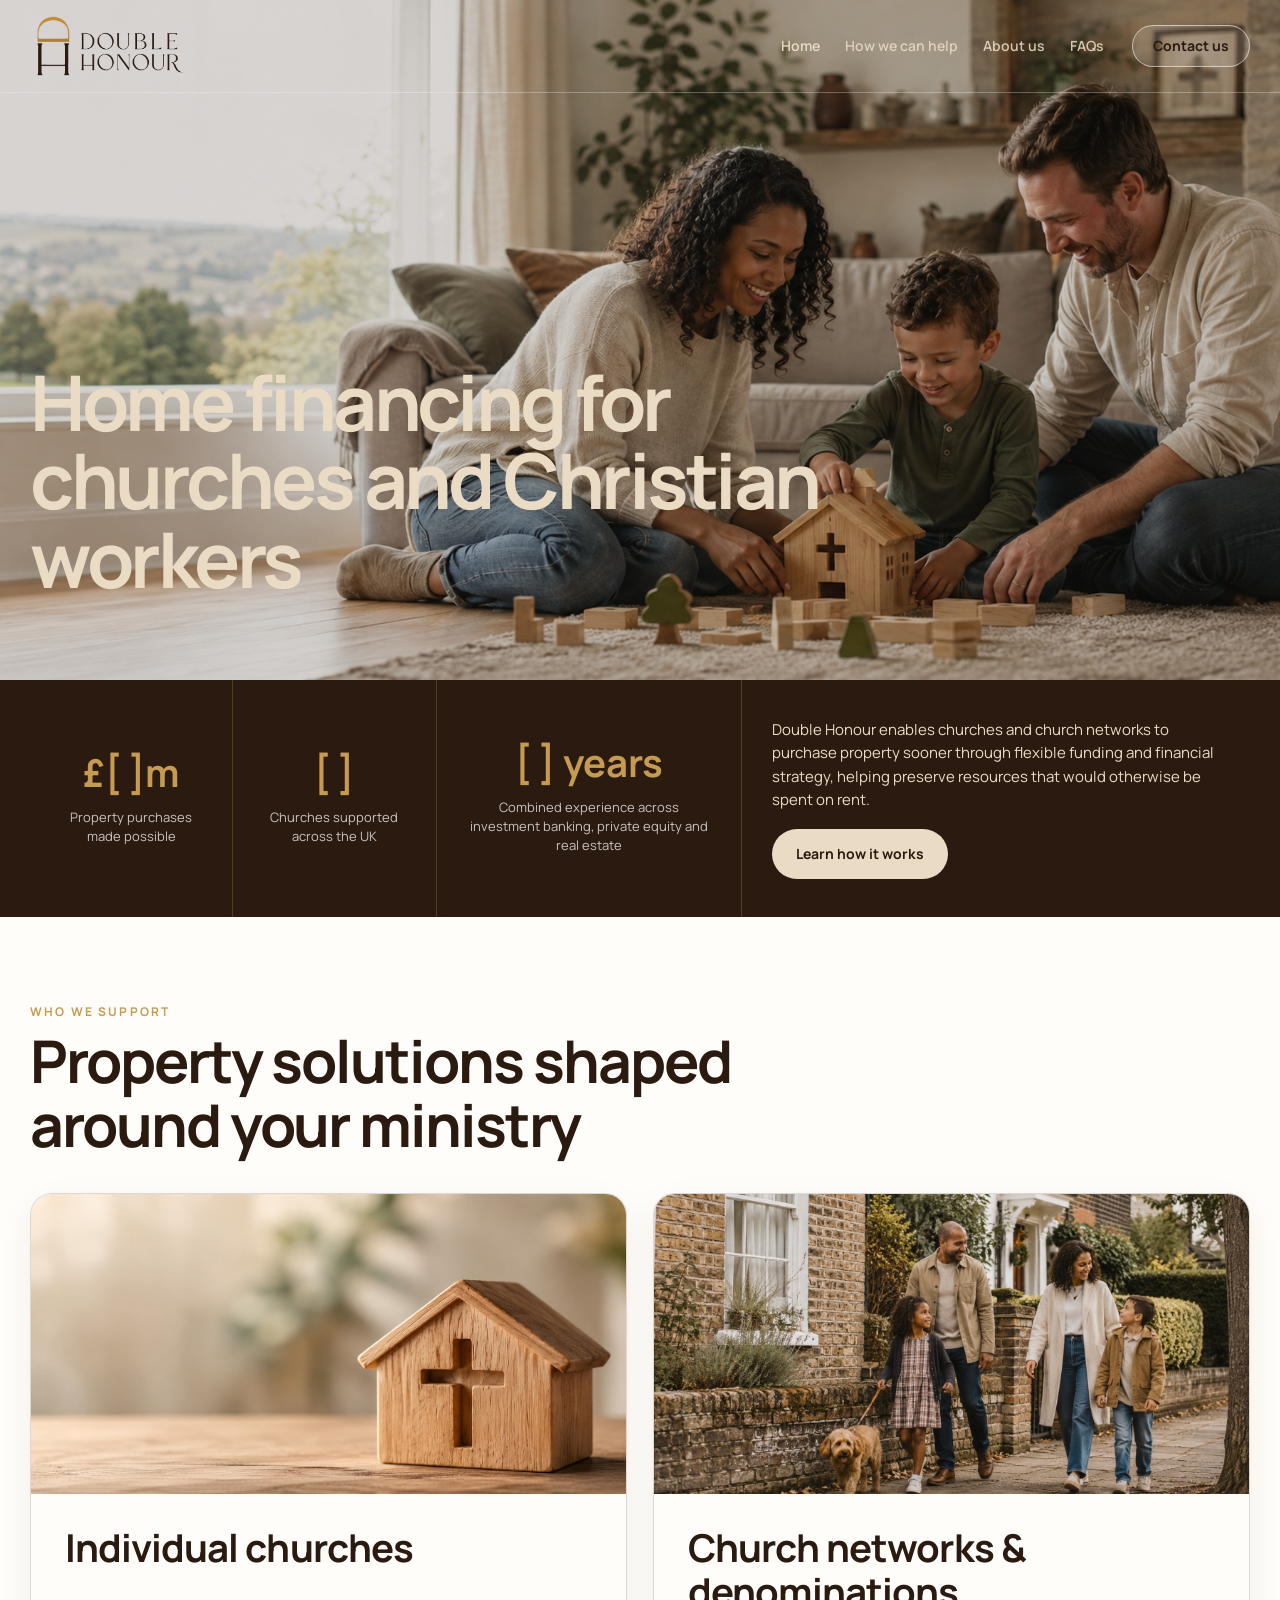
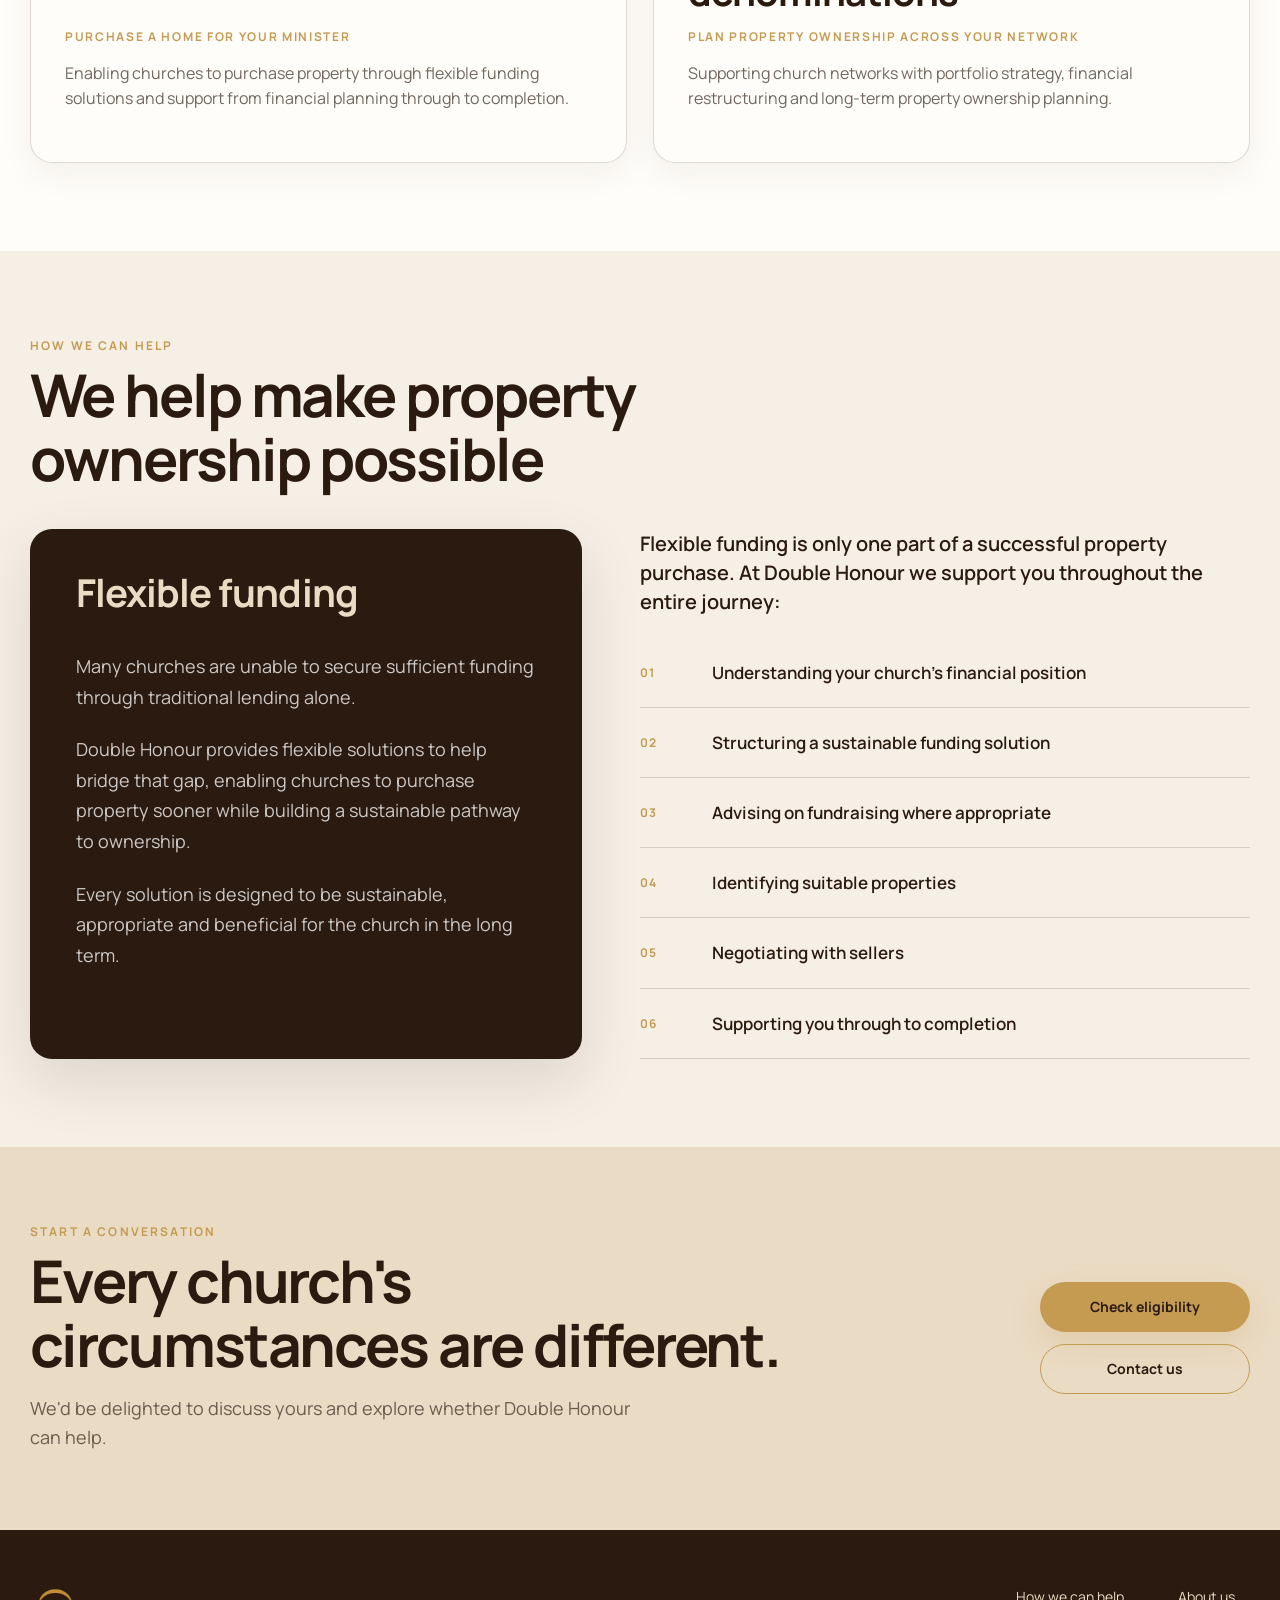
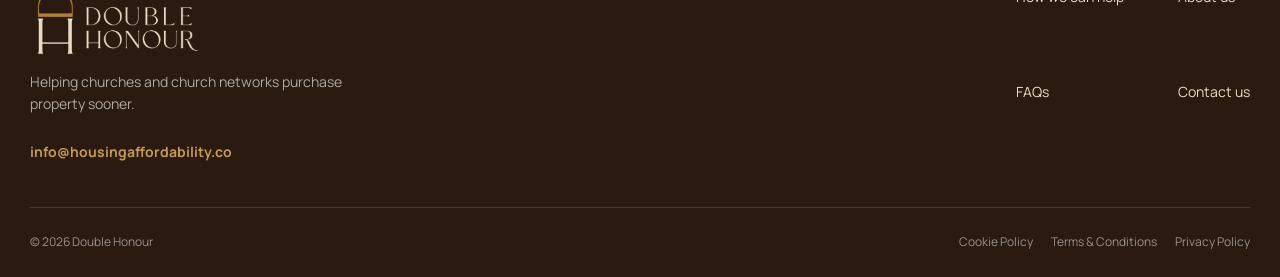
==== index.html @ bae5b823 "Add files via upload Initial Double Honour website" ====
<!doctype html>
<html lang="en">
<head>
  <meta charset="utf-8">
  <meta name="viewport" content="width=device-width, initial-scale=1">
  <meta name="description" content="Double Honour helps churches and church networks purchase property sooner through flexible funding and expert financial and property support.">
  <title>Home Financing for Churches | Double Honour</title>
  <link rel="preconnect" href="https://fonts.googleapis.com">
  <link rel="preconnect" href="https://fonts.gstatic.com" crossorigin>
  <link href="https://fonts.googleapis.com/css2?family=Manrope:wght@400;500;600;700&display=swap" rel="stylesheet">
  <link rel="stylesheet" href="styles.css">
</head>
<body>
  <a class="skip-link" href="#main">Skip to content</a>
  <header class="site-header">
    <div class="shell header-inner">
      <a class="brand" href="index.html" aria-label="Double Honour home"><img class="brand-mark" src="assets/double-honour-dark.png" alt="Double Honour"></a>
      <nav class="desktop-nav" aria-label="Primary navigation">
        <a href="index.html" aria-current="page">Home</a>
        <a href="how-we-help.html">How we can help</a>
        <a href="about.html">About us</a>
        <a href="faq.html">FAQs</a>
      </nav>
      <a class="button button-small desktop-contact" href="contact.html">Contact us</a>
      <button class="menu-button" type="button" aria-expanded="false" aria-controls="mobile-menu" aria-label="Open navigation"><span></span><span></span><span></span></button>
    </div>
    <div class="mobile-menu" id="mobile-menu" hidden>
      <nav aria-label="Mobile navigation">
        <a href="index.html" aria-current="page">Home</a>
        <a href="how-we-help.html">How we can help</a>
        <a href="about.html">About us</a>
        <a href="faq.html">FAQs</a>
        <a href="contact.html">Contact us</a>
      </nav>
    </div>
  </header>
  <main id="main">
    <section class="hero">
      <div class="hero-image" role="img" aria-label="A family building a wooden toy house together"></div>
      <div class="hero-shade"></div>
      <div class="shell hero-content">
        <h1>Home financing for churches and Christian workers</h1>
      </div>
    </section>

    <section class="impact-bar" aria-label="Double Honour impact">
      <div class="shell impact-grid">
        <div class="metric"><strong>£[ ]m</strong><span>Property purchases<br>made possible</span></div>
        <div class="metric"><strong>[ ]</strong><span>Churches supported<br>across the UK</span></div>
        <div class="metric"><strong>[ ] years</strong><span>Combined experience across investment banking, private equity and real estate</span></div>
        <div class="impact-copy">
          <p>Double Honour enables churches and church networks to purchase property sooner through flexible funding and financial strategy, helping preserve resources that would otherwise be spent on rent.</p>
          <a class="button button-light" href="#how-we-help">Learn how it works</a>
        </div>
      </div>
    </section>

    <section class="section shell" id="who-we-support">
      <div class="section-heading"><p class="eyebrow">Who we support</p><h2>Property solutions shaped around your ministry</h2></div>
      <div class="support-grid">
        <article class="support-card">
          <img src="assets/church-card.jpeg" alt="A small wooden house with a cross-shaped opening">
          <div class="support-card-body">
            <h3>Individual churches</h3>
            <p class="support-card-purpose">Purchase a home for your minister</p>
            <p>Enabling churches to purchase property through flexible funding solutions and support from financial planning through to completion.</p>
          </div>
        </article>
        <article class="support-card">
          <img src="assets/network-card.jpeg" alt="A family outside a British home">
          <div class="support-card-body">
            <h3>Church networks &amp; denominations</h3>
            <p class="support-card-purpose">Plan property ownership across your network</p>
            <p>Supporting church networks with portfolio strategy, financial restructuring and long-term property ownership planning.</p>
          </div>
        </article>
      </div>
    </section>

    <section class="help-section" id="how-we-help">
      <div class="shell">
        <div class="section-heading help-heading"><p class="eyebrow">How we can help</p><h2>We help make property ownership possible</h2></div>
        <div class="help-grid">
          <div class="funding-panel">
            <h3>Flexible funding</h3>
            <p>Many churches are unable to secure sufficient funding through traditional lending alone.</p>
            <p>Double Honour provides flexible solutions to help bridge that gap, enabling churches to purchase property sooner while building a sustainable pathway to ownership.</p>
            <p>Every solution is designed to be sustainable, appropriate and beneficial for the church in the long term.</p>
          </div>
          <div class="journey-panel">
            <p class="journey-intro">Flexible funding is only one part of a successful property purchase. At Double Honour we support you throughout the entire journey:</p>
            <ol class="journey-list">
              <li><span>01</span><p>Understanding your church's financial position</p></li>
              <li><span>02</span><p>Structuring a sustainable funding solution</p></li>
              <li><span>03</span><p>Advising on fundraising where appropriate</p></li>
              <li><span>04</span><p>Identifying suitable properties</p></li>
              <li><span>05</span><p>Negotiating with sellers</p></li>
              <li><span>06</span><p>Supporting you through to completion</p></li>
            </ol>
          </div>
        </div>
      </div>
    </section>

    <section class="contact-section">
      <div class="shell contact-grid">
        <div><p class="eyebrow">Start a conversation</p><h2>Every church's circumstances are different.</h2><p>We'd be delighted to discuss yours and explore whether Double Honour can help.</p></div>
        <div class="contact-actions"><a class="button" href="contact.html">Check eligibility</a><a class="button button-outline" href="contact.html">Contact us</a></div>
      </div>
    </section>
  </main>
  <footer class="site-footer">
    <div class="shell footer-top">
      <div class="footer-brand">
        <img class="footer-brand-mark" src="assets/double-honour-light.png" alt="Double Honour">
        <p>Helping churches and church networks purchase property sooner.</p>
        <a class="footer-contact" href="mailto:info@housingaffordability.co">info@housingaffordability.co</a>
      </div>
      <div class="footer-links">
        <a href="how-we-help.html">How we can help</a>
        <a href="about.html">About us</a>
        <a href="faq.html">FAQs</a>
        <a href="contact.html">Contact us</a>
      </div>
    </div>
    <div class="shell footer-bottom">
      <span>© <span data-year></span> Double Honour</span>
      <div class="footer-legal">
        <a href="cookie-policy.html">Cookie Policy</a>
        <a href="terms-and-conditions.html">Terms &amp; Conditions</a>
        <a href="privacy-policy.html">Privacy Policy</a>
      </div>
    </div>
  </footer>
  <script src="script.js"></script>
</body>
</html>
---- styles.css ----
:root {
  --gold: #C59B52;
  --brown: #2B1A10;
  --cream: #EADBC4;
  --paper: #F6EFE5;
  --white: #FFFDF9;
  --ink: #2B1A10;
  --muted: rgba(43, 26, 16, 0.66);
  --line: rgba(43, 26, 16, 0.16);
  --max: 1220px;
  --radius: 22px;
  --shadow: 0 22px 60px rgba(43, 26, 16, 0.12);
}

* { box-sizing: border-box; }
html { scroll-behavior: smooth; }
body {
  margin: 0;
  color: var(--ink);
  background: var(--white);
  font-family: "Manrope", Arial, sans-serif;
  font-size: 16px;
  line-height: 1.6;
}
img { display: block; max-width: 100%; }
a { color: inherit; text-decoration: none; }
button, a { -webkit-tap-highlight-color: transparent; }
button, input, select, textarea { font: inherit; }
.shell { width: min(calc(100% - 48px), var(--max)); margin-inline: auto; }
.skip-link { position: fixed; left: 16px; top: -60px; z-index: 1000; padding: 10px 14px; background: var(--brown); color: white; }
.skip-link:focus { top: 16px; }

.site-header {
  position: absolute;
  inset: 0 0 auto;
  z-index: 20;
  color: var(--cream);
  border-bottom: 1px solid rgba(255,255,255,.28);
}
.header-inner { height: 92px; display: flex; align-items: center; gap: 28px; }
.brand { margin-right: auto; }
.brand-mark, .footer-brand-mark {
  display: block;
  width: 160px;
  height: auto;
  object-fit: contain;
}
.desktop-nav { display: flex; gap: 25px; align-items: center; font-size: 14px; font-weight: 600; }
.desktop-nav a { opacity: .88; }
.desktop-nav a:hover, .desktop-nav a[aria-current="page"] { opacity: 1; }
.menu-button { display: none; width: 44px; height: 44px; padding: 10px; background: transparent; border: 1px solid rgba(255,255,255,.5); border-radius: 50%; }
.menu-button span { display: block; height: 1px; background: var(--cream); margin: 5px 0; }
.mobile-menu { background: var(--white); color: var(--ink); padding: 20px 24px 28px; box-shadow: var(--shadow); }
.mobile-menu nav { display: grid; gap: 15px; }

.site-header.on-light { color: var(--ink); border-bottom-color: var(--line); }
.site-header.on-light .menu-button { border-color: var(--line); }
.site-header.on-light .menu-button span { background: var(--gold); }
.site-header.on-light .button-small { background: var(--gold); color: var(--brown); border-color: var(--gold); }
.site-header.on-light .button-small:hover { background: var(--brown); color: var(--cream); }

.button { display: inline-flex; justify-content: center; align-items: center; min-height: 50px; padding: 0 24px; color: var(--brown); background: var(--gold); border: 0; border-radius: 999px; font-size: 14px; font-weight: 700; box-shadow: 0 12px 30px rgba(197,155,82,.22); transition: transform .2s ease, box-shadow .2s ease, background .2s ease; cursor: pointer; }
.button:hover { transform: translateY(-2px); background: var(--brown); color: var(--cream); box-shadow: 0 16px 36px rgba(43,26,16,.22); }
.button-small { min-height: 42px; padding-inline: 20px; background: rgba(255,255,255,.14); border: 1px solid rgba(255,255,255,.55); box-shadow: none; }
.button-small:hover { background: var(--cream); color: var(--brown); }
.button-light { background: var(--cream); color: var(--brown); box-shadow: none; }
.button-light:hover { background: var(--white); color: var(--brown); }
.button-outline { background: transparent; color: var(--brown); border: 1px solid var(--gold); box-shadow: none; }
.button-outline:hover { color: var(--brown); background: var(--gold); }

.eyebrow { margin: 0 0 10px; font-size: 12px; line-height: 1.2; text-transform: uppercase; letter-spacing: .18em; font-weight: 700; color: var(--gold); }
.eyebrow.light { color: var(--gold); }
.text-link { display: inline-flex; gap: 8px; align-items: center; font-weight: 700; font-size: 14px; border-bottom: 1px solid currentColor; padding-bottom: 3px; }
.text-link.light { color: var(--cream); }

.hero { position: relative; min-height: 680px; display: flex; align-items: flex-end; color: var(--cream); overflow: hidden; }
.hero-image { position: absolute; inset: 0; background: url('assets/hero.jpeg') center 43%/cover no-repeat; transform: scale(1.01); }
.hero-shade { position: absolute; inset: 0; background: rgba(43, 26, 16, .18); }
.hero-content { position: relative; padding-bottom: 82px; }
.hero h1 { max-width: 850px; margin: 8px 0 0; font-size: clamp(44px, 6vw, 82px); line-height: 1.02; letter-spacing: -.045em; }

.inner-hero { position: relative; min-height: 490px; display: flex; align-items: flex-end; color: var(--cream); overflow: hidden; background: var(--brown); }
.inner-hero-image { position: absolute; inset: 0; background-position: center; background-size: cover; transform: scale(1.01); }
.inner-hero.about .inner-hero-image { background-image: url('assets/about-hero.jpeg'); background-position: center 45%; }
.inner-hero-shade { position: absolute; inset: 0; background: linear-gradient(90deg, rgba(43,26,16,.80), rgba(43,26,16,.30)); }
.inner-hero-content { position: relative; padding: 170px 0 68px; max-width: 880px; }
.inner-hero h1 { margin: 10px 0 18px; font-size: clamp(42px, 5.7vw, 72px); line-height: 1.04; letter-spacing: -.04em; }
.inner-hero-content > p:not(.eyebrow):last-child { max-width: 720px; margin: 0; font-size: clamp(18px, 2vw, 22px); color: rgba(255,255,255,.84); }

.impact-bar { background: var(--brown); color: var(--cream); }
.impact-grid { display: grid; grid-template-columns: .8fr .8fr 1.2fr 2fr; }
.metric, .impact-copy { min-height: 220px; padding: 38px 30px; display: flex; flex-direction: column; justify-content: center; }
.metric { text-align: center; border-right: 1px solid rgba(197,155,82,.28); }
.metric strong { color: var(--gold); font-size: clamp(28px, 3vw, 42px); line-height: 1.1; margin-bottom: 14px; }
.metric span { font-size: 13px; line-height: 1.45; color: rgba(255,255,255,.74); }
.impact-copy { align-items: flex-start; gap: 18px; }
.impact-copy p { margin: 0; font-size: 15px; line-height: 1.55; }

.section { padding-block: 88px; }
.section.paper { background: var(--paper); }
.section.cream { background: var(--cream); }
.section.dark { background: var(--brown); color: var(--cream); }
.section-heading { max-width: 800px; margin-bottom: 36px; }
.section-heading h2, .contact-section h2 { margin: 0; font-size: clamp(36px, 4.6vw, 62px); line-height: 1.08; letter-spacing: -.035em; }
.section-heading p:not(.eyebrow) { color: var(--muted); font-size: 18px; }
.section.dark .section-heading p:not(.eyebrow) { color: rgba(255,255,255,.72); }

.support-grid { display: grid; grid-template-columns: 1fr 1fr; gap: 26px; }
.support-card { overflow: hidden; border: 1px solid var(--line); border-radius: var(--radius); background: var(--white); box-shadow: 0 10px 34px rgba(43,26,16,.06); }
.support-card img { width: 100%; height: 300px; object-fit: cover; }
.support-card-body { padding: 32px 34px 34px; }
.card-kicker { margin: 0 0 10px; color: var(--gold); font-size: 12px; font-weight: 700; text-transform: uppercase; letter-spacing: .14em; }
.support-card h3, .funding-panel h3 { margin: 0 0 14px; font-size: clamp(27px, 3vw, 40px); line-height: 1.16; letter-spacing: -.025em; }
.support-card h3 { min-height: 2.32em; }
.support-card-purpose { margin: 0 0 12px; color: var(--gold) !important; font-size: 12px; font-weight: 700; line-height: 1.35; text-transform: uppercase; letter-spacing: .14em; }
.support-card p { color: var(--muted); }

.help-section { padding-block: 88px; background: var(--paper); }
.help-heading { margin-bottom: 38px; }
.help-grid { display: grid; grid-template-columns: .95fr 1.05fr; gap: 58px; align-items: stretch; }
.funding-panel { position: static; padding: 42px 46px; background: var(--brown); color: var(--cream); border-radius: var(--radius); box-shadow: var(--shadow); display: flex; flex-direction: column; justify-content: flex-start; gap: 22px; align-self: stretch; }
.funding-panel .card-kicker { color: var(--gold); }
.funding-panel h3 { margin-bottom: 14px; }
.funding-panel p:not(.card-kicker) { margin: 0; color: rgba(255,255,255,.76); font-size: 18px; line-height: 1.7; }
.funding-panel p + p { margin-top: 0; }
.journey-panel { padding-top: 0; }
.journey-intro { max-width: 590px; margin: 0 0 22px; font-size: 20px; font-weight: 600; line-height: 1.45; }
.journey-list { list-style: none; margin: 0; padding: 0; }
.journey-list li { display: grid; grid-template-columns: 54px 1fr; gap: 18px; align-items: center; padding: 21px 0; border-bottom: 1px solid var(--line); }
.journey-list span { font-size: 12px; color: var(--gold); font-weight: 700; letter-spacing: .1em; }
.journey-list p { margin: 0; font-size: 17px; font-weight: 600; }

.about-grid { display: grid; grid-template-columns: .85fr 1.15fr; gap: 70px; align-items: start; }
.about-grid h2 { margin: 0; font-size: clamp(36px, 4.5vw, 58px); line-height: 1.08; letter-spacing: -.035em; }
.about-copy { display: grid; gap: 18px; }
.about-copy p { margin: 0; color: var(--muted); font-size: 18px; }
.mission-card { margin-top: 28px; padding: 40px; background: var(--cream); border-radius: var(--radius); border: 1px solid var(--line); }
.mission-card h3 { margin: 0 0 14px; font-size: 26px; }
.mission-card p { margin: 0; color: var(--ink); }
.capability-grid { display: grid; grid-template-columns: repeat(2, 1fr); gap: 22px; }
.capability-card { padding: 34px; border-radius: var(--radius); border: 1px solid var(--line); background: var(--white); box-shadow: 0 10px 30px rgba(43,26,16,.05); }
.capability-card span { display: block; margin-bottom: 22px; color: var(--gold); font-weight: 700; font-size: 12px; letter-spacing: .12em; }
.capability-card h3 { margin: 0 0 12px; font-size: 24px; line-height: 1.2; }
.capability-card p { margin: 0; color: var(--muted); }

.team-section { padding-block: 88px; background: var(--paper); }
.team-group + .team-group { margin-top: 56px; }
.team-group-heading { display: flex; justify-content: space-between; align-items: end; gap: 24px; margin-bottom: 26px; padding-bottom: 16px; border-bottom: 1px solid var(--line); }
.team-group-heading h3 { margin: 0; font-size: 28px; }
.team-group-heading span { color: var(--muted); font-size: 14px; }
.team-grid { display: grid; grid-template-columns: repeat(3, 1fr); gap: 26px; }
.team-card { overflow: hidden; background: var(--white); border: 1px solid var(--line); border-radius: var(--radius); }
.team-photo { width: 100%; aspect-ratio: 3 / 4; object-fit: cover; object-position: center top; background: #dde5e1; filter: grayscale(100%); }
.team-placeholder { aspect-ratio: 3 / 4; display: grid; place-items: center; background: linear-gradient(135deg, var(--brown), var(--gold)); color: var(--cream); font-size: 64px; font-weight: 600; letter-spacing: -.05em; }
.team-body { padding: 28px; }
.team-body h4 { margin: 0; font-size: 23px; line-height: 1.2; }
.team-role { margin: 5px 0 16px; color: var(--gold); font-size: 13px; font-weight: 700; text-transform: uppercase; letter-spacing: .08em; }
.team-body p:last-child { margin: 0; color: var(--muted); font-size: 15px; }

.partner-logo-grid { display: grid; grid-template-columns: repeat(4, 1fr); gap: 22px; }
.partner-logo-placeholder { min-height: 150px; display: grid; place-items: center; border: 1px solid var(--line); border-radius: var(--radius); background: var(--paper); color: var(--muted); font-size: 16px; font-weight: 700; letter-spacing: .04em; }

.quote-band { padding: 58px 0; background: var(--brown); color: var(--cream); }
.quote-band blockquote { margin: 0; max-width: 950px; font-size: clamp(25px, 3.4vw, 42px); line-height: 1.28; letter-spacing: -.02em; }
.quote-band cite { display: block; margin-top: 25px; color: var(--gold); font-size: 14px; font-style: normal; font-weight: 700; }

#challenge .shell { width: min(calc(100% - 48px), var(--max)); }
.challenge-stats { display: grid; grid-template-columns: repeat(4, minmax(0, 1fr)); gap: 14px; }
.challenge-stat { min-height: 248px; padding: 26px 20px; border-radius: var(--radius); background: var(--white); border: 1px solid var(--line); display: flex; flex-direction: column; justify-content: flex-start; }
.challenge-stat h3 { margin: 0 0 17px; min-height: 2.5em; color: var(--gold); font-size: clamp(19px, 1.42vw, 22px); font-weight: 700; line-height: 1.25; letter-spacing: -.02em; }
.challenge-stat p { margin: 0; color: var(--muted); font-size: clamp(14px, 1.08vw, 16px); font-weight: 400; line-height: 1.42; }
.challenge-stat sup { position: relative; top: -.2em; color: var(--gold); font-size: .55em; font-weight: 700; }
.source-notes-inline { display: flex; flex-wrap: wrap; justify-content: flex-start; gap: 6px 18px; margin-top: 18px; color: var(--muted); font-size: 11px; line-height: 1.35; }
.source-notes-inline span { flex: 0 0 auto; }
.source-notes-inline sup { color: var(--gold); font-weight: 700; }

.funding-gap-layout { display: grid; grid-template-columns: .72fr 1.28fr; gap: 64px; align-items: center; }
.funding-gap-layout h2 { margin: 0 0 18px; font-size: clamp(36px, 4.7vw, 60px); line-height: 1.08; letter-spacing: -.035em; }
.funding-gap-layout > div:first-child > p:not(.eyebrow) { color: var(--muted); font-size: 17px; }
.funding-schematic { padding: 38px; border: 1px solid var(--line); border-radius: var(--radius); background: var(--white); box-shadow: var(--shadow); }
.scheme-row { display: grid; grid-template-columns: 78px 1fr; gap: 16px; align-items: stretch; }
.scheme-row + .scheme-row { margin-top: 18px; }
.scheme-label { display: flex; align-items: center; color: var(--gold); font-size: 11px; font-weight: 700; letter-spacing: .14em; text-transform: uppercase; }
.uses-bar { min-height: 74px; padding: 0 22px; display: flex; align-items: center; justify-content: space-between; gap: 16px; border-radius: 12px; background: var(--cream); color: var(--brown); font-size: 16px; font-weight: 700; }
.uses-bar strong { color: var(--gold); font-size: 12px; letter-spacing: .08em; }
.source-bar { display: grid; grid-template-columns: 31% 39% 30%; min-height: 106px; overflow: hidden; border: 1px solid var(--line); border-radius: 12px; }
.source-segment { padding: 18px; display: flex; justify-content: flex-end; flex-direction: column; font-size: 14px; font-weight: 700; line-height: 1.25; }
.source-savings { background: #F0E5D4; color: var(--brown); }
.source-bank { background: #D7C3A4; color: var(--brown); border-left: 1px solid rgba(43,26,16,.12); }
.source-gap { background: var(--brown); color: var(--cream); border-left: 1px solid rgba(43,26,16,.12); }
.source-detail-grid { display: grid; grid-template-columns: 31% 39% 30%; gap: 0; margin: 16px 0 0 94px; }
.source-detail { padding: 0 16px; color: var(--muted); font-size: 12px; line-height: 1.45; }
.source-detail:first-child { padding-left: 0; }
.source-detail:last-child { padding-right: 0; }
.source-detail + .source-detail { border-left: 1px solid var(--line); }
.source-detail ul { margin: 0; padding-left: 17px; }
.source-detail li + li { margin-top: 8px; }
.benefit-grid { display: grid; grid-template-columns: repeat(3, 1fr); gap: 22px; }
.benefit-card { padding: 34px; background: var(--brown); color: var(--cream); border-radius: var(--radius); }
.benefit-card .number { display: inline-grid; width: 38px; height: 38px; place-items: center; border: 1px solid rgba(197,155,82,.55); border-radius: 50%; color: var(--gold); font-size: 12px; font-weight: 700; }
.benefit-card h3 { margin: 28px 0 12px; font-size: 24px; line-height: 1.25; }
.benefit-card p { margin: 0; color: rgba(255,255,255,.72); }

.faq-hero { padding: 155px 0 62px; background: var(--brown); color: var(--cream); }
.faq-hero h1 { margin: 8px 0 16px; font-size: clamp(44px, 6vw, 72px); line-height: 1.04; letter-spacing: -.04em; }
.faq-hero p:last-child { max-width: 760px; color: rgba(255,255,255,.75); font-size: 19px; }
.faq-layout { display: grid; grid-template-columns: 250px 1fr; gap: 70px; align-items: start; }
.faq-nav { position: sticky; top: 30px; display: grid; gap: 8px; padding: 22px; border: 1px solid var(--line); border-radius: 18px; background: var(--white); }
.faq-nav a { padding: 8px 10px; border-radius: 10px; color: var(--muted); font-size: 14px; }
.faq-nav a:hover { background: var(--paper); color: var(--gold); }
.faq-groups { display: grid; gap: 46px; }
.faq-group h2 { margin: 0 0 18px; font-size: 30px; letter-spacing: -.02em; }
.faq-list { border-top: 1px solid var(--line); }
.faq-list details { border-bottom: 1px solid var(--line); }
.faq-list summary { list-style: none; cursor: pointer; padding: 20px 42px 20px 0; font-weight: 700; position: relative; }
.faq-list summary::-webkit-details-marker { display: none; }
.faq-list summary::after { content: "+"; position: absolute; right: 4px; top: 17px; color: var(--gold); font-size: 24px; font-weight: 400; }
.faq-list details[open] summary::after { content: "–"; }
.faq-answer { padding: 0 35px 22px 0; color: var(--muted); }
.faq-answer p { margin: 0 0 12px; }
.faq-answer p:last-child { margin-bottom: 0; }

.contact-page { padding: 155px 0 82px; background: var(--paper); }
.contact-page-grid { display: grid; grid-template-columns: .8fr 1.2fr; gap: 70px; align-items: start; }
.contact-intro h1 { margin: 8px 0 18px; font-size: clamp(44px, 6vw, 72px); line-height: 1.04; letter-spacing: -.04em; }
.contact-intro > p:not(.eyebrow) { color: var(--muted); font-size: 18px; }
.contact-direct { margin-top: 36px; padding-top: 28px; border-top: 1px solid var(--line); }
.contact-direct span { display: block; color: var(--muted); font-size: 13px; }
.contact-direct a { display: inline-block; margin-top: 5px; color: var(--gold); font-weight: 700; }
.contact-form { padding: 42px; background: var(--white); border: 1px solid var(--line); border-radius: var(--radius); box-shadow: var(--shadow); }
.form-row { display: grid; grid-template-columns: 1fr 1fr; gap: 18px; }
.form-field { display: grid; gap: 7px; margin-bottom: 18px; }
.form-field label { font-size: 13px; font-weight: 700; }
.form-field input, .form-field select, .form-field textarea { width: 100%; border: 1px solid rgba(43,26,16,.22); border-radius: 12px; background: #FFF9F0; padding: 13px 14px; color: var(--ink); outline: none; }
.form-field textarea { min-height: 145px; resize: vertical; }
.form-field input:focus, .form-field select:focus, .form-field textarea:focus { border-color: var(--gold); box-shadow: 0 0 0 3px rgba(197,155,82,.14); }
.form-consent { display: grid; grid-template-columns: 18px 1fr; gap: 10px; align-items: start; margin: 4px 0 22px; color: var(--muted); font-size: 12px; }
.form-consent input { margin-top: 3px; }
.form-note { margin: 14px 0 0; color: var(--muted); font-size: 12px; }
.honeypot { position: absolute; left: -9999px; }

.contact-section { padding-block: 78px; background: var(--cream); }
.contact-grid { display: grid; grid-template-columns: 1fr auto; align-items: center; gap: 60px; }
.contact-grid > div:first-child { max-width: 760px; }
.contact-grid p:not(.eyebrow) { max-width: 600px; margin: 18px 0 0; color: var(--muted); font-size: 18px; }
.contact-actions { display: grid; gap: 12px; min-width: 210px; }

.thanks { min-height: 100vh; display: grid; place-items: center; padding: 40px; background: var(--brown); color: var(--cream); text-align: center; }
.thanks-card { max-width: 720px; }
.thanks .brand-mark { margin: 0 auto 30px; color: var(--cream); }
.thanks h1 { margin: 0 0 16px; font-size: clamp(42px, 6vw, 68px); letter-spacing: -.04em; line-height: 1.05; }
.thanks p { color: rgba(255,255,255,.72); font-size: 18px; }
.thanks .button { margin-top: 18px; }

.site-footer { background: var(--brown); color: var(--cream); padding: 56px 0 26px; }
.footer-top { display: grid; grid-template-columns: 1fr auto; gap: 60px; padding-bottom: 42px; }
.footer-brand-mark { width: 176px; }
.footer-brand p { max-width: 360px; color: rgba(255,255,255,.62); font-size: 14px; }
.footer-links { display: grid; grid-template-columns: repeat(2, auto); gap: 12px 54px; font-size: 14px; }
.footer-bottom { border-top: 1px solid rgba(197,155,82,.24); padding-top: 24px; display: flex; justify-content: space-between; gap: 20px; color: rgba(255,255,255,.52); font-size: 12px; }
.footer-bottom div { display: flex; gap: 22px; }
.footer-legal { display: flex; flex-wrap: wrap; gap: 18px !important; }
.footer-legal a:hover { color: white; }

@media (max-width: 1080px) {
  .desktop-nav { gap: 18px; }
}
@media (max-width: 980px) {
  .desktop-nav, .desktop-contact { display: none; }
  .menu-button { display: block; }
  .hero { min-height: 620px; }
  .impact-grid { grid-template-columns: repeat(3, 1fr); }
  .impact-copy { grid-column: 1 / -1; min-height: 170px; border-top: 1px solid rgba(197,155,82,.28); }
  .help-grid, .about-grid, .funding-gap-layout, .contact-page-grid { grid-template-columns: 1fr; gap: 48px; }
  .funding-panel, .faq-nav { position: static; }
  .team-grid { grid-template-columns: repeat(2, 1fr); }
  .partner-logo-grid { grid-template-columns: repeat(2, 1fr); }
  .challenge-stats { grid-template-columns: repeat(2, 1fr); }
  .source-notes-inline { flex-wrap: wrap; }
  .faq-layout { grid-template-columns: 1fr; gap: 35px; }
  .faq-nav { grid-template-columns: repeat(3, 1fr); }
  .benefit-grid { grid-template-columns: 1fr; }
}

@media (max-width: 720px) {
  .shell { width: min(calc(100% - 32px), var(--max)); }
  .header-inner { height: 76px; }
  .brand-mark { width: 138px; }
  .hero { min-height: 610px; }
  .hero-image { background-position: 63% center; }
  .hero-shade { background: rgba(43,26,16,.72); }
  .hero-content { padding-bottom: 54px; }
  .hero h1 { font-size: clamp(40px, 13vw, 58px); }
  .inner-hero { min-height: 460px; }
  .inner-hero-content { padding: 135px 0 50px; }
  .inner-hero-shade { background: rgba(43,26,16,.72); }
  .impact-grid { grid-template-columns: 1fr; }
  .metric { min-height: auto; padding: 28px 20px; border-right: 0; border-bottom: 1px solid rgba(197,155,82,.28); }
  .impact-copy { grid-column: auto; }
  .section, .help-section, .team-section { padding-block: 64px; }
  .support-grid, .capability-grid, .team-grid, .partner-logo-grid, .challenge-stats, .form-row { grid-template-columns: 1fr; }
  .support-card img { height: 230px; }
  .support-card h3 { min-height: 0; }
  .support-card-body, .funding-panel, .contact-form, .funding-schematic { padding: 28px; }
  .source-notes-inline { flex-direction: column; gap: 7px; }
  .scheme-row { grid-template-columns: 1fr; gap: 8px; }
  .scheme-label { min-height: 20px; }
  .source-detail-grid { margin-left: 0; grid-template-columns: 1fr; gap: 16px; }
  .source-detail { padding: 0; }
  .source-detail + .source-detail { padding-top: 16px; border-left: 0; border-top: 1px solid var(--line); }
  .faq-nav { grid-template-columns: 1fr 1fr; }
  .contact-grid { grid-template-columns: 1fr; gap: 32px; }
  .contact-actions { min-width: 0; }
  .footer-top { grid-template-columns: 1fr; }
  .footer-links { grid-template-columns: 1fr 1fr; }
  .footer-bottom { flex-direction: column; }
  .team-group-heading { align-items: start; flex-direction: column; }
}

@media (prefers-reduced-motion: reduce) {
  html { scroll-behavior: auto; }
  *, *::before, *::after { transition-duration: .01ms !important; }
}

/* v03 sitemap-specific additions */
.inner-hero.help .inner-hero-image { background-image: url('assets/how-help-hero.jpeg'); background-position: center 52%; }
.values-grid { display: grid; grid-template-columns: repeat(3, 1fr); gap: 22px; }
.value-card { padding: 34px; border-radius: var(--radius); background: var(--white); border: 1px solid var(--line); box-shadow: 0 10px 30px rgba(43,26,16,.05); }
.value-card span { display: block; margin-bottom: 22px; color: var(--gold); font-size: 12px; font-weight: 700; letter-spacing: .12em; }
.value-card h3 { margin: 0 0 12px; font-size: 24px; line-height: 1.2; }
.value-card p { margin: 0; color: var(--muted); }
.partners-panel { display: grid; grid-template-columns: .65fr 1.35fr; gap: 70px; align-items: center; padding: 44px; border: 1px solid var(--line); border-radius: var(--radius); background: var(--cream); }
.partners-panel h2 { margin: 0; font-size: clamp(34px, 4vw, 52px); line-height: 1.08; letter-spacing: -.035em; }
.partners-panel p { margin: 0; color: var(--muted); font-size: 18px; }
.footer-contact { margin-top: 12px; display: inline-block; color: var(--gold); font-size: 14px; font-weight: 700; }

@media (max-width: 980px) {
  .values-grid { grid-template-columns: 1fr; }
  .partners-panel { grid-template-columns: 1fr; gap: 22px; }
}


/* Legal policy placeholders */
.legal-page { min-height: 62vh; padding: 165px 0 88px; background: var(--paper); }
.legal-page-inner { max-width: 850px; }
.legal-page h1 { margin: 8px 0 22px; font-size: clamp(42px, 5.7vw, 70px); line-height: 1.04; letter-spacing: -.04em; }
.legal-page p:not(.eyebrow) { max-width: 760px; color: var(--muted); font-size: 18px; }
@media (max-width: 720px) { .legal-page { padding: 130px 0 64px; } }

/* Legal content */
.legal-content { max-width: 790px; }
.legal-content .legal-lead { font-size: 18px; line-height: 1.7; color: var(--ink) !important; margin: 0 0 34px; }
.legal-content .legal-updated { font-size: 14px !important; font-weight: 700; color: var(--gold) !important; margin: -8px 0 20px; }
.legal-content h2 { margin: 42px 0 14px; font-size: 25px; line-height: 1.25; letter-spacing: -.02em; color: var(--ink); }
.legal-content h3 { margin: 28px 0 10px; font-size: 18px; line-height: 1.35; color: var(--ink); }
.legal-content p { max-width: none !important; margin: 0 0 18px; font-size: 16px !important; line-height: 1.75; color: var(--muted) !important; }
.legal-content ul { margin: 0 0 20px; padding-left: 24px; color: var(--muted); }
.legal-content li { margin: 8px 0; padding-left: 3px; }
.legal-content a { color: var(--gold); text-decoration: underline; text-underline-offset: 3px; }
.legal-table-wrap { width: 100%; overflow-x: auto; margin: 14px 0 30px; border: 1px solid var(--line); border-radius: 14px; background: var(--white); }
.legal-table { width: 100%; border-collapse: collapse; min-width: 600px; font-size: 14px; }
.legal-table th, .legal-table td { padding: 15px 17px; text-align: left; vertical-align: top; border-bottom: 1px solid var(--line); }
.legal-table th { color: var(--brown); background: rgba(197,155,82,.10); font-size: 12px; text-transform: uppercase; letter-spacing: .07em; }
.legal-table tbody tr:last-child td { border-bottom: 0; }
@media (max-width: 720px) {
  .legal-content h2 { margin-top: 34px; font-size: 22px; }
  .legal-content .legal-lead { font-size: 17px; }
}
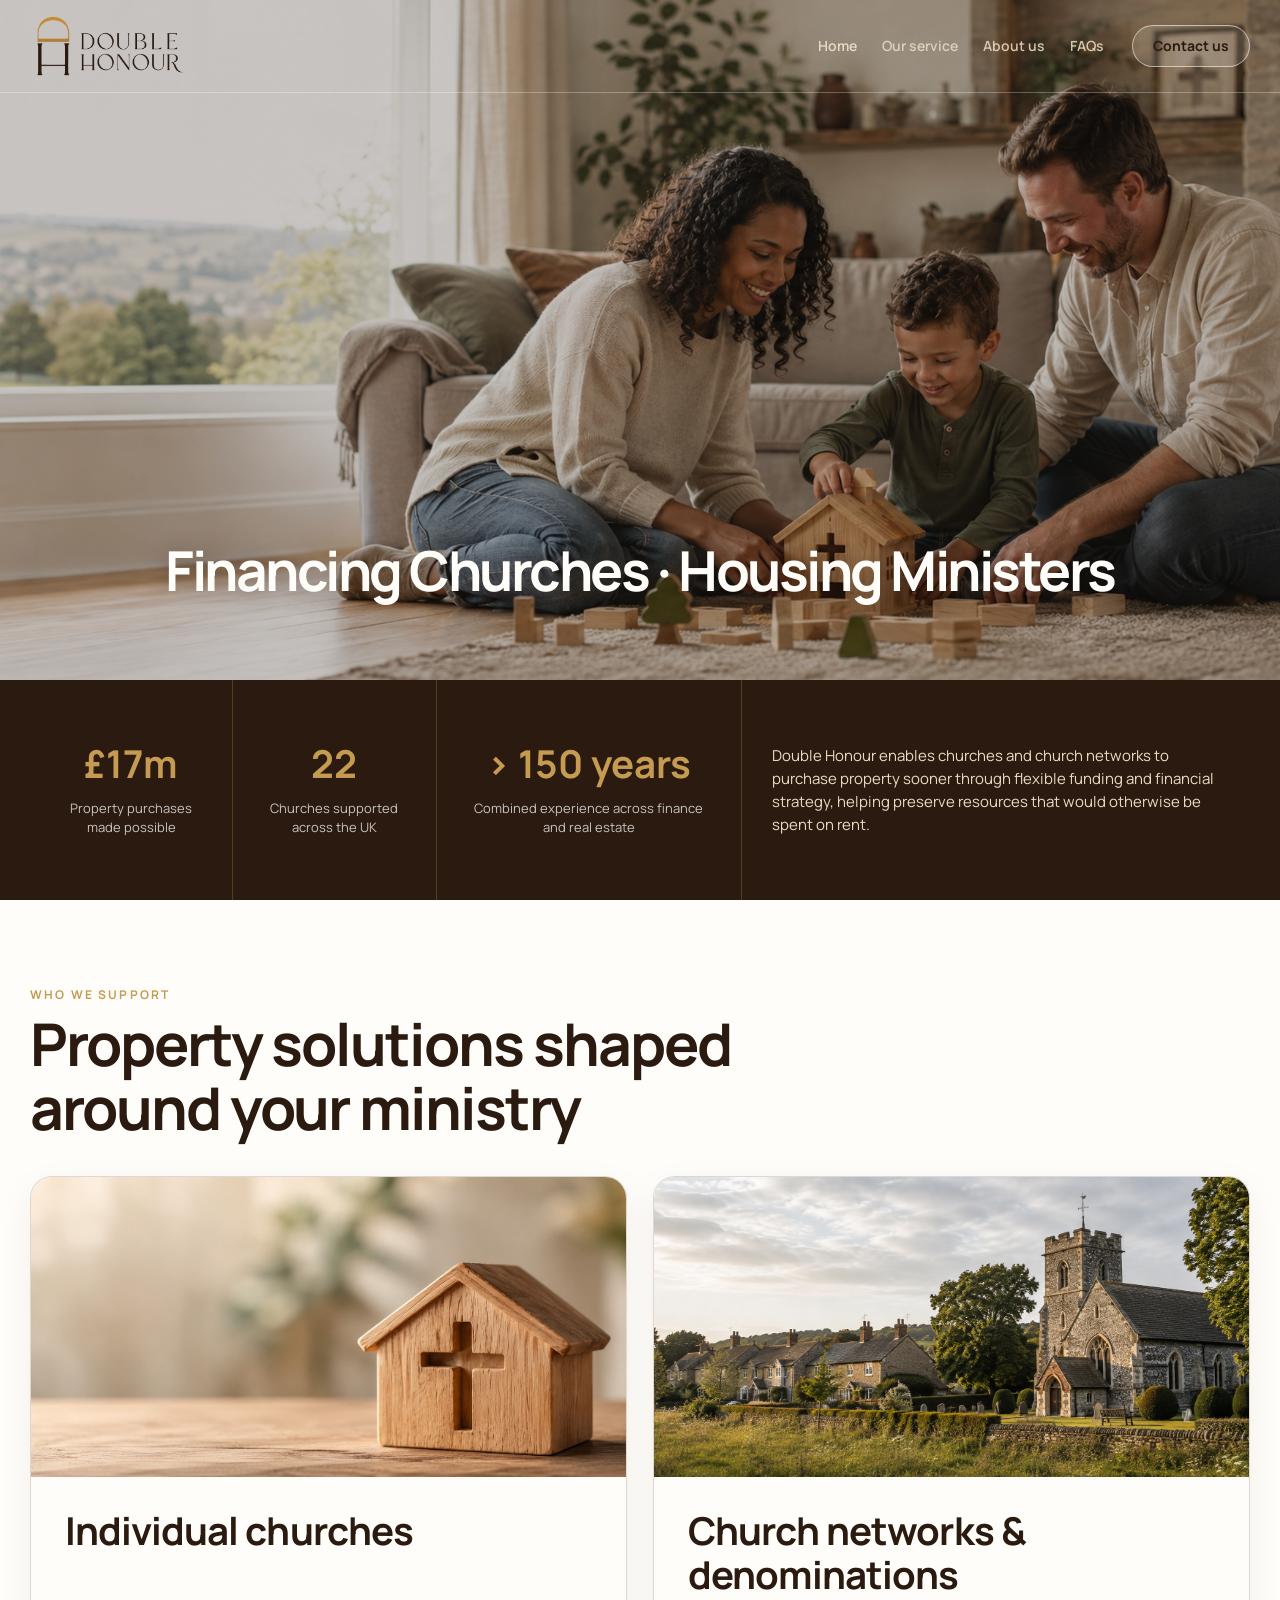
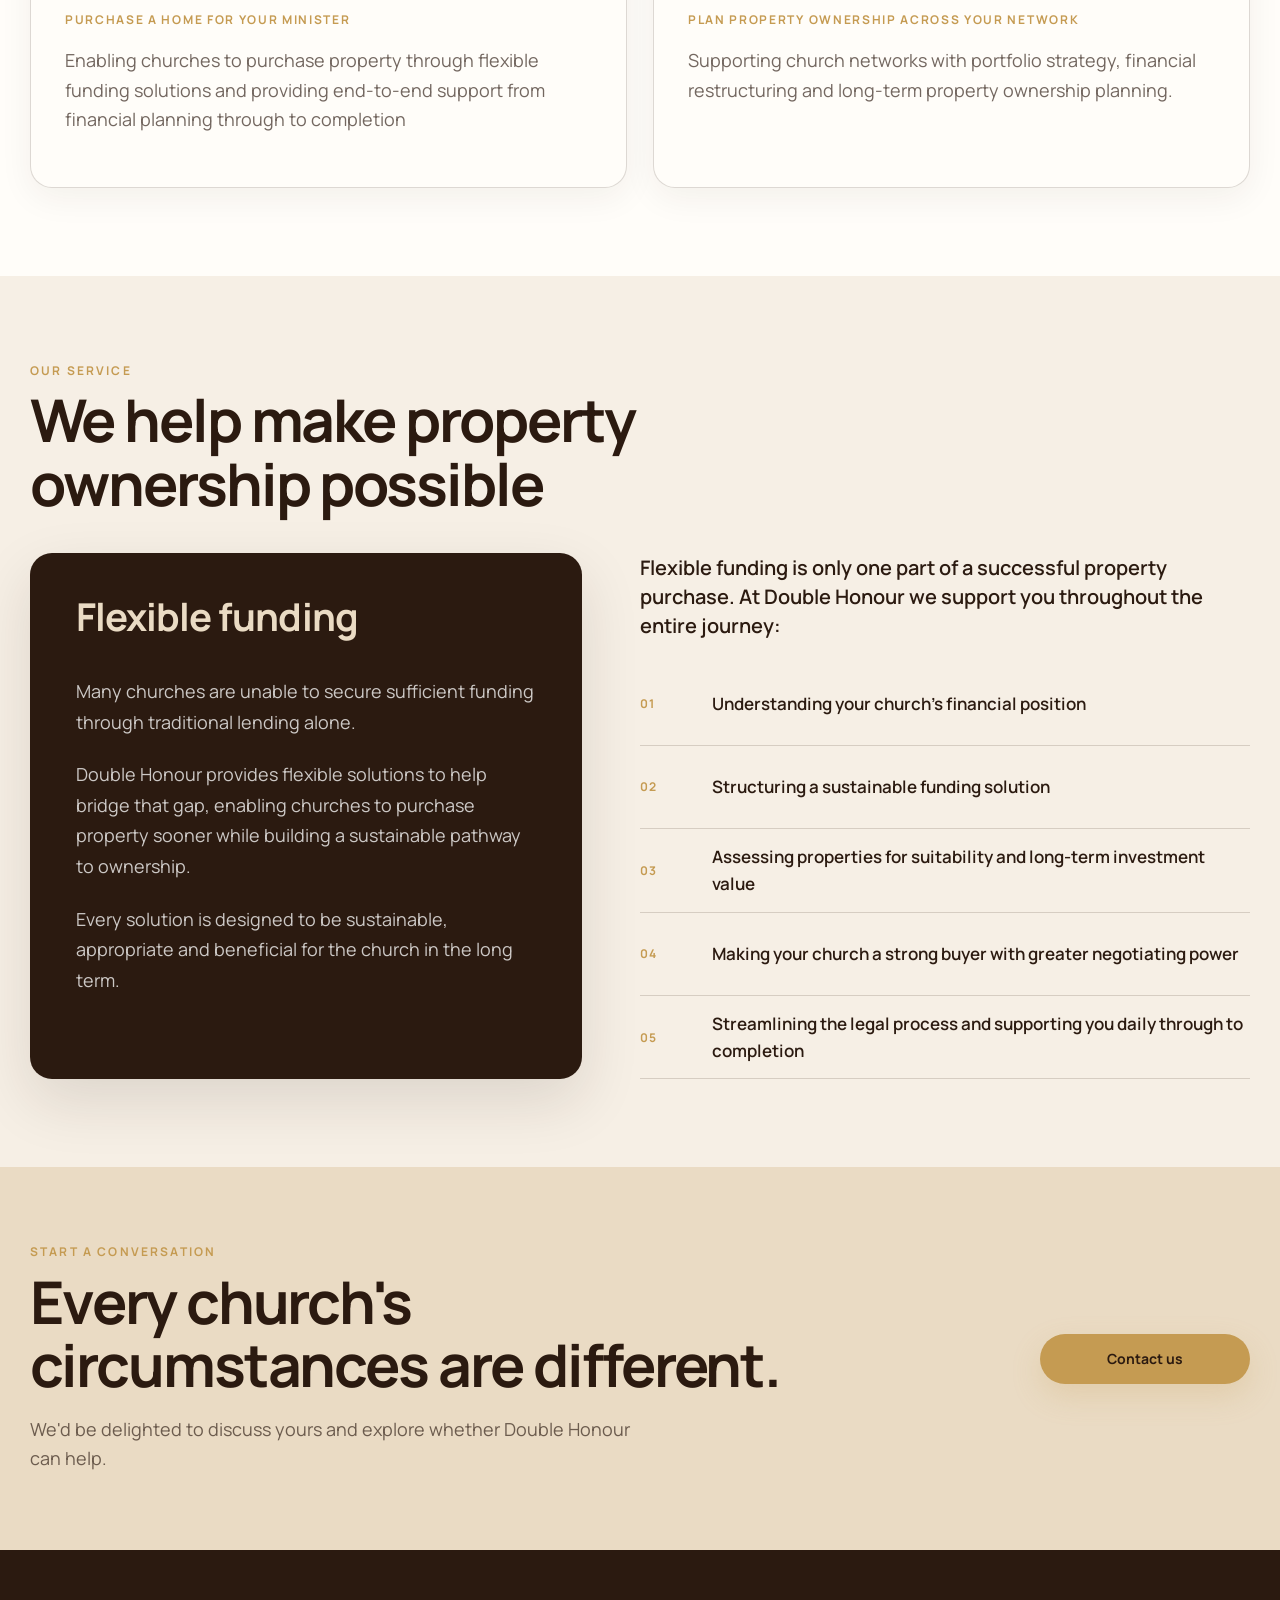
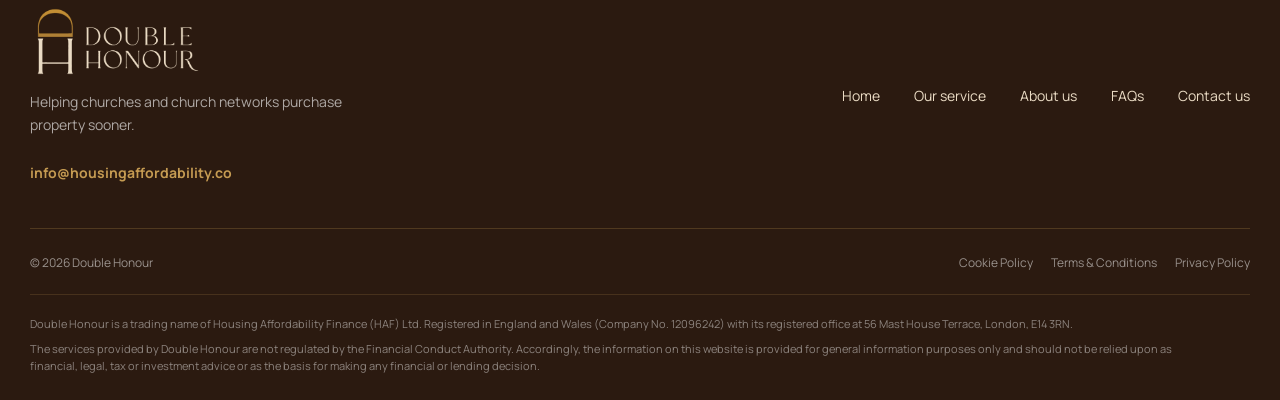
==== commit 172b5302: "Add files via upload Board draft version" ====
--- a/index.html
+++ b/index.html
@@ -4,7 +4,7 @@
   <meta charset="utf-8">
   <meta name="viewport" content="width=device-width, initial-scale=1">
   <meta name="description" content="Double Honour helps churches and church networks purchase property sooner through flexible funding and expert financial and property support.">
-  <title>Home Financing for Churches | Double Honour</title>
+  <title>Double Honour</title>
   <link rel="preconnect" href="https://fonts.googleapis.com">
   <link rel="preconnect" href="https://fonts.gstatic.com" crossorigin>
   <link href="https://fonts.googleapis.com/css2?family=Manrope:wght@400;500;600;700&display=swap" rel="stylesheet">
@@ -17,7 +17,7 @@
       <a class="brand" href="index.html" aria-label="Double Honour home"><img class="brand-mark" src="assets/double-honour-dark.png" alt="Double Honour"></a>
       <nav class="desktop-nav" aria-label="Primary navigation">
         <a href="index.html" aria-current="page">Home</a>
-        <a href="how-we-help.html">How we can help</a>
+        <a href="our-service.html">Our service</a>
         <a href="about.html">About us</a>
         <a href="faq.html">FAQs</a>
       </nav>
@@ -27,7 +27,7 @@
     <div class="mobile-menu" id="mobile-menu" hidden>
       <nav aria-label="Mobile navigation">
         <a href="index.html" aria-current="page">Home</a>
-        <a href="how-we-help.html">How we can help</a>
+        <a href="our-service.html">Our service</a>
         <a href="about.html">About us</a>
         <a href="faq.html">FAQs</a>
         <a href="contact.html">Contact us</a>
@@ -39,18 +39,17 @@
       <div class="hero-image" role="img" aria-label="A family building a wooden toy house together"></div>
       <div class="hero-shade"></div>
       <div class="shell hero-content">
-        <h1>Home financing for churches and Christian workers</h1>
+        <h1>Financing Churches · Housing Ministers</h1>
       </div>
     </section>
 
     <section class="impact-bar" aria-label="Double Honour impact">
       <div class="shell impact-grid">
-        <div class="metric"><strong>£[ ]m</strong><span>Property purchases<br>made possible</span></div>
-        <div class="metric"><strong>[ ]</strong><span>Churches supported<br>across the UK</span></div>
-        <div class="metric"><strong>[ ] years</strong><span>Combined experience across investment banking, private equity and real estate</span></div>
+        <div class="metric"><strong>£17m</strong><span>Property purchases<br>made possible</span></div>
+        <div class="metric"><strong>22</strong><span>Churches supported<br>across the UK</span></div>
+        <div class="metric"><strong>&gt; 150 years</strong><span>Combined experience across finance and real estate</span></div>
         <div class="impact-copy">
           <p>Double Honour enables churches and church networks to purchase property sooner through flexible funding and financial strategy, helping preserve resources that would otherwise be spent on rent.</p>
-          <a class="button button-light" href="#how-we-help">Learn how it works</a>
         </div>
       </div>
     </section>
@@ -63,11 +62,11 @@
           <div class="support-card-body">
             <h3>Individual churches</h3>
             <p class="support-card-purpose">Purchase a home for your minister</p>
-            <p>Enabling churches to purchase property through flexible funding solutions and support from financial planning through to completion.</p>
+            <p>Enabling churches to purchase property through flexible funding solutions and providing end-to-end support from financial planning through to completion</p>
           </div>
         </article>
         <article class="support-card">
-          <img src="assets/network-card.jpeg" alt="A family outside a British home">
+          <img src="assets/network-card.jpeg" alt="A church serving a wider local community">
           <div class="support-card-body">
             <h3>Church networks &amp; denominations</h3>
             <p class="support-card-purpose">Plan property ownership across your network</p>
@@ -77,9 +76,9 @@
       </div>
     </section>
 
-    <section class="help-section" id="how-we-help">
+    <section class="help-section" id="our-service">
       <div class="shell">
-        <div class="section-heading help-heading"><p class="eyebrow">How we can help</p><h2>We help make property ownership possible</h2></div>
+        <div class="section-heading help-heading"><p class="eyebrow">Our service</p><h2>We help make property ownership possible</h2></div>
         <div class="help-grid">
           <div class="funding-panel">
             <h3>Flexible funding</h3>
@@ -92,10 +91,9 @@
             <ol class="journey-list">
               <li><span>01</span><p>Understanding your church's financial position</p></li>
               <li><span>02</span><p>Structuring a sustainable funding solution</p></li>
-              <li><span>03</span><p>Advising on fundraising where appropriate</p></li>
-              <li><span>04</span><p>Identifying suitable properties</p></li>
-              <li><span>05</span><p>Negotiating with sellers</p></li>
-              <li><span>06</span><p>Supporting you through to completion</p></li>
+              <li><span>03</span><p>Assessing properties for suitability and long-term investment value</p></li>
+              <li><span>04</span><p>Making your church a strong buyer with greater negotiating power</p></li>
+              <li><span>05</span><p>Streamlining the legal process and supporting you daily through to completion</p></li>
             </ol>
           </div>
         </div>
@@ -105,7 +103,7 @@
     <section class="contact-section">
       <div class="shell contact-grid">
         <div><p class="eyebrow">Start a conversation</p><h2>Every church's circumstances are different.</h2><p>We'd be delighted to discuss yours and explore whether Double Honour can help.</p></div>
-        <div class="contact-actions"><a class="button" href="contact.html">Check eligibility</a><a class="button button-outline" href="contact.html">Contact us</a></div>
+        <div class="contact-actions"><a class="button" href="contact.html">Contact us</a></div>
       </div>
     </section>
   </main>
@@ -117,7 +115,8 @@
         <a class="footer-contact" href="mailto:info@housingaffordability.co">info@housingaffordability.co</a>
       </div>
       <div class="footer-links">
-        <a href="how-we-help.html">How we can help</a>
+        <a href="index.html">Home</a>
+        <a href="our-service.html">Our service</a>
         <a href="about.html">About us</a>
         <a href="faq.html">FAQs</a>
         <a href="contact.html">Contact us</a>
@@ -131,6 +130,11 @@
         <a href="privacy-policy.html">Privacy Policy</a>
       </div>
     </div>
+
+    <div class="shell footer-notices" aria-label="Company and regulatory information">
+      <p>Double Honour is a trading name of Housing Affordability Finance (HAF) Ltd. Registered in England and Wales (Company No. 12096242) with its registered office at 56 Mast House Terrace, London, E14 3RN.</p>
+      <p>The services provided by Double Honour are not regulated by the Financial Conduct Authority. Accordingly, the information on this website is provided for general information purposes only and should not be relied upon as financial, legal, tax or investment advice or as the basis for making any financial or lending decision.</p>
+    </div>
   </footer>
   <script src="script.js"></script>
 </body>
--- a/styles.css
+++ b/styles.css
@@ -75,9 +75,9 @@
 
 .hero { position: relative; min-height: 680px; display: flex; align-items: flex-end; color: var(--cream); overflow: hidden; }
 .hero-image { position: absolute; inset: 0; background: url('assets/hero.jpeg') center 43%/cover no-repeat; transform: scale(1.01); }
-.hero-shade { position: absolute; inset: 0; background: rgba(43, 26, 16, .18); }
+.hero-shade { position: absolute; inset: 0; background: rgba(43, 26, 16, .25); }
 .hero-content { position: relative; padding-bottom: 82px; }
-.hero h1 { max-width: 850px; margin: 8px 0 0; font-size: clamp(44px, 6vw, 82px); line-height: 1.02; letter-spacing: -.045em; }
+.hero h1 { max-width: 850px; margin: 8px 0 0; color: #FFFDF9; font-size: clamp(44px, 6vw, 82px); line-height: 1.02; letter-spacing: -.045em; text-shadow: 0 3px 22px rgba(43,26,16,.38); }
 
 .inner-hero { position: relative; min-height: 490px; display: flex; align-items: flex-end; color: var(--cream); overflow: hidden; background: var(--brown); }
 .inner-hero-image { position: absolute; inset: 0; background-position: center; background-size: cover; transform: scale(1.01); }
@@ -114,6 +114,7 @@
 .support-card h3 { min-height: 2.32em; }
 .support-card-purpose { margin: 0 0 12px; color: var(--gold) !important; font-size: 12px; font-weight: 700; line-height: 1.35; text-transform: uppercase; letter-spacing: .14em; }
 .support-card p { color: var(--muted); }
+.support-card-body > p:not(.support-card-purpose) { font-size: 18px; line-height: 1.65; }
 
 .help-section { padding-block: 88px; background: var(--paper); }
 .help-heading { margin-bottom: 38px; }
@@ -366,3 +367,802 @@
   .legal-content h2 { margin-top: 34px; font-size: 22px; }
   .legal-content .legal-lead { font-size: 17px; }
 }
+
+/* v16 — Our service page */
+.service-hero .inner-hero-content { max-width: 980px; }
+.service-hero h1 { max-width: 940px; font-size: clamp(40px, 5.2vw, 68px); }
+.service-hero .inner-hero-content > p:last-child { max-width: 780px; }
+
+.service-section-heading { max-width: 920px; }
+.service-section-heading h2 { max-width: 860px; }
+.compact-heading { margin-bottom: 28px; }
+
+.service-pressure-grid { display: grid; grid-template-columns: repeat(2, minmax(0, 1fr)); gap: 24px; }
+.service-pressure-card {
+  position: relative;
+  min-height: 300px;
+  padding: 36px 38px 34px;
+  border-radius: var(--radius);
+  border: 1px solid var(--line);
+  background: var(--white);
+  box-shadow: 0 14px 38px rgba(43,26,16,.06);
+  overflow: hidden;
+}
+.service-pressure-card::after {
+  content: "";
+  position: absolute;
+  inset: auto -70px -85px auto;
+  width: 190px;
+  height: 190px;
+  border-radius: 50%;
+  background: rgba(197,155,82,.08);
+}
+.service-card-number {
+  display: inline-flex;
+  margin-bottom: 22px;
+  color: var(--gold);
+  font-size: 11px;
+  font-weight: 700;
+  letter-spacing: .14em;
+}
+.service-pressure-card h3 { margin: 0 0 18px; color: var(--gold); font-size: 27px; line-height: 1.2; }
+.service-pressure-card ul,
+.service-challenge-card ul,
+.service-support-card ul { margin: 0; padding-left: 21px; }
+.service-pressure-card li,
+.service-support-card li { color: var(--muted); font-size: 16px; line-height: 1.6; }
+.service-pressure-card li + li,
+.service-support-card li + li { margin-top: 12px; }
+
+.service-challenge-section { background: var(--white); }
+.service-challenge-grid { display: grid; grid-template-columns: repeat(2, minmax(0, 1fr)); gap: 24px; }
+.service-challenge-card {
+  position: relative;
+  min-height: 430px;
+  overflow: hidden;
+  border-radius: var(--radius);
+  box-shadow: var(--shadow);
+  isolation: isolate;
+}
+.service-challenge-card img { position: absolute; inset: 0; width: 100%; height: 100%; object-fit: cover; }
+.service-challenge-card.individual img { object-position: center 46%; }
+.service-challenge-card.network img { object-position: center 48%; filter: saturate(.88) contrast(1.03); }
+.service-challenge-shade {
+  position: absolute;
+  inset: 0;
+  background: linear-gradient(180deg, rgba(43,26,16,.12) 5%, rgba(43,26,16,.86) 88%);
+  z-index: 1;
+}
+.service-challenge-content {
+  position: absolute;
+  inset: auto 0 0;
+  z-index: 2;
+  padding: 34px 36px 36px;
+  color: var(--cream);
+}
+.service-challenge-content h2 { margin: 0 0 14px; color: #fffdf9; font-size: clamp(28px, 3vw, 40px); line-height: 1.12; letter-spacing: -.025em; }
+.service-challenge-content ul { max-width: 540px; }
+.service-challenge-content li { color: rgba(255,255,255,.88); font-size: 16px; line-height: 1.55; }
+.service-challenge-content li + li { margin-top: 9px; }
+
+.service-funding-layout { align-items: start; }
+.service-funding-layout h2 { max-width: 520px; }
+.service-funding-layout .funding-schematic { margin-top: 2px; }
+
+.legal-complexity-panel {
+  display: grid;
+  grid-template-columns: 180px 1fr;
+  gap: 34px;
+  align-items: stretch;
+  margin-top: 34px;
+  padding: 30px 34px;
+  border: 1px solid var(--line);
+  border-radius: var(--radius);
+  background: var(--white);
+  box-shadow: 0 12px 32px rgba(43,26,16,.05);
+}
+.legal-complexity-label {
+  display: flex;
+  align-items: center;
+  padding-right: 30px;
+  border-right: 1px solid var(--line);
+  color: var(--gold);
+  font-size: 11px;
+  font-weight: 700;
+  letter-spacing: .14em;
+  text-transform: uppercase;
+}
+.legal-complexity-copy h3 { margin: 0 0 14px; font-size: 28px; line-height: 1.2; }
+.legal-complexity-points { display: grid; grid-template-columns: repeat(2, minmax(0,1fr)); gap: 24px; }
+.legal-complexity-points p {
+  position: relative;
+  margin: 0;
+  padding-left: 18px;
+  color: var(--muted);
+  font-size: 15px;
+  line-height: 1.6;
+}
+.legal-complexity-points p::before {
+  content: "";
+  position: absolute;
+  left: 0;
+  top: .72em;
+  width: 6px;
+  height: 6px;
+  border-radius: 50%;
+  background: var(--gold);
+}
+
+.service-solution-section { padding-block: 90px; background: var(--brown); color: var(--cream); }
+.service-solution-heading { max-width: 1060px; margin-bottom: 38px; }
+.service-solution-heading h2 {
+  max-width: 1010px;
+  margin: 0;
+  color: var(--cream);
+  font-size: clamp(30px, 3.55vw, 46px);
+  line-height: 1.2;
+  letter-spacing: -.028em;
+  font-weight: 600;
+}
+.service-support-grid { display: grid; grid-template-columns: 1.2fr .8fr; gap: 24px; align-items: stretch; }
+.service-support-card {
+  padding: 34px 36px 36px;
+  border-radius: var(--radius);
+  background: var(--white);
+  color: var(--ink);
+  box-shadow: 0 16px 42px rgba(0,0,0,.12);
+}
+.service-support-card.network-support { background: var(--cream); }
+.service-support-card .card-kicker {
+  margin-bottom: 18px;
+  color: var(--gold);
+  font-size: 13px;
+}
+.service-support-card li { color: rgba(43,26,16,.76); }
+.service-commitment {
+  display: grid;
+  grid-template-columns: 150px 1fr;
+  gap: 28px;
+  align-items: center;
+  margin-top: 24px;
+  padding: 24px 28px;
+  border: 1px solid rgba(197,155,82,.35);
+  border-radius: 18px;
+  background: rgba(255,255,255,.06);
+}
+.service-commitment span {
+  color: var(--gold);
+  font-size: 11px;
+  font-weight: 700;
+  letter-spacing: .14em;
+  text-transform: uppercase;
+}
+.service-commitment p { margin: 0; color: rgba(255,255,255,.78); font-size: 16px; line-height: 1.6; }
+
+@media (max-width: 980px) {
+  .service-pressure-grid,
+  .service-challenge-grid,
+  .service-support-grid { grid-template-columns: 1fr; }
+  .service-challenge-card { min-height: 390px; }
+  .legal-complexity-panel { grid-template-columns: 1fr; gap: 18px; }
+  .legal-complexity-label { padding-right: 0; padding-bottom: 12px; border-right: 0; border-bottom: 1px solid var(--line); }
+  .service-commitment { grid-template-columns: 1fr; gap: 10px; }
+}
+
+@media (max-width: 720px) {
+  .service-pressure-card { min-height: auto; padding: 28px; }
+  .service-challenge-card { min-height: 420px; }
+  .service-challenge-content { padding: 26px; }
+  .service-challenge-content li { font-size: 15px; }
+  .legal-complexity-panel { padding: 26px; }
+  .legal-complexity-points { grid-template-columns: 1fr; gap: 14px; }
+  .service-solution-section { padding-block: 64px; }
+  .service-support-card { padding: 28px; }
+  .service-commitment { padding: 22px; }
+}
+
+
+/* v17 — refinements based on 11 Sep feedback; source base: v16 */
+
+/* Home hero: keep the desktop tagline on one line while retaining mobile wrapping. */
+@media (min-width: 981px) {
+  .hero-content { width: min(calc(100% - 48px), 1540px); }
+  .hero h1 {
+    max-width: none;
+    white-space: nowrap;
+    font-size: clamp(44px, 4.3vw, 78px);
+  }
+}
+
+/* Home Our service: five equal rows, with the whole right side matching the funding card height. */
+.journey-panel {
+  display: flex;
+  flex-direction: column;
+  min-height: 100%;
+}
+.journey-list {
+  display: grid;
+  grid-template-rows: repeat(5, minmax(0, 1fr));
+  flex: 1 1 auto;
+}
+.journey-list li {
+  min-height: 0;
+  padding: 14px 0;
+}
+
+/* Page hero titles use the same cleaner white as the Home hero. */
+.inner-hero h1,
+.faq-hero h1 {
+  color: #FFFDF9;
+}
+
+/* 01 — Status quo: remove numbering / corner circles and connect the two pressures with a subtle ampersand. */
+.service-pressure-grid {
+  position: relative;
+  isolation: isolate;
+}
+.service-pressure-grid::before {
+  content: "&";
+  position: absolute;
+  left: 50%;
+  top: 51%;
+  z-index: 2;
+  transform: translate(-50%, -50%);
+  font-size: clamp(150px, 15vw, 232px);
+  font-weight: 600;
+  line-height: .8;
+  letter-spacing: -.08em;
+  pointer-events: none;
+  background: linear-gradient(
+    90deg,
+    rgba(43,26,16,.075) 0%,
+    rgba(43,26,16,.075) 43%,
+    rgba(197,155,82,.34) 47%,
+    rgba(197,155,82,.34) 53%,
+    rgba(43,26,16,.075) 57%,
+    rgba(43,26,16,.075) 100%
+  );
+  -webkit-background-clip: text;
+  background-clip: text;
+  color: transparent;
+}
+.service-pressure-card::after { display: none; }
+.service-pressure-card > * { position: relative; z-index: 3; }
+.service-pressure-card h3 { margin-top: 2px; }
+.service-card-number { display: none; }
+
+/* 02 — Challenge: mirror the Home client-card language; high-resolution imagery above copy. */
+.service-challenge-grid { align-items: stretch; }
+.service-challenge-card {
+  min-height: 0;
+  display: flex;
+  flex-direction: column;
+  overflow: hidden;
+  border: 1px solid var(--line);
+  border-radius: var(--radius);
+  background: var(--white);
+  box-shadow: 0 10px 34px rgba(43,26,16,.06);
+  isolation: auto;
+}
+.service-challenge-media {
+  position: relative;
+  height: 286px;
+  overflow: hidden;
+  background: var(--paper);
+}
+.service-challenge-media img {
+  position: static;
+  width: 100%;
+  height: 100%;
+  object-fit: cover;
+  filter: none;
+}
+.service-challenge-card.individual .service-challenge-media img { object-position: center 52%; }
+.service-challenge-card.network .service-challenge-media img { object-position: center 46%; }
+.service-challenge-shade { display: none; }
+.service-challenge-content {
+  position: static;
+  display: flex;
+  flex: 1 1 auto;
+  flex-direction: column;
+  padding: 32px 34px 34px;
+  color: var(--ink);
+}
+.service-challenge-content h2 {
+  min-height: 2.24em;
+  margin: 0 0 16px;
+  color: var(--ink);
+  font-size: clamp(27px, 3vw, 40px);
+  line-height: 1.12;
+  letter-spacing: -.025em;
+}
+.service-challenge-content ul { max-width: none; }
+.service-challenge-content li {
+  color: var(--muted);
+  font-size: 16px;
+  line-height: 1.6;
+}
+.service-challenge-content li + li { margin-top: 10px; }
+.challenge-cracks {
+  position: absolute;
+  inset: 0;
+  width: 100%;
+  height: 100%;
+  pointer-events: none;
+}
+.challenge-cracks path {
+  fill: none;
+  stroke: rgba(73,44,25,.62);
+  stroke-width: .38;
+  vector-effect: non-scaling-stroke;
+  stroke-linecap: round;
+  stroke-linejoin: round;
+  filter: drop-shadow(0 1px 0 rgba(255,255,255,.22));
+}
+
+/* 03 — Funding gap: bottom-align the schematic with the title block and vertically centre its contents. */
+.service-funding-layout { align-items: end; }
+.service-funding-layout .funding-schematic {
+  align-self: end;
+  margin-top: 0;
+  display: flex;
+  flex-direction: column;
+  justify-content: center;
+}
+
+/* Legal complexity: no secondary label; typography follows the funding schematic above. */
+.legal-complexity-panel {
+  display: block;
+  padding: 30px 34px;
+}
+.legal-complexity-label { display: none; }
+.legal-complexity-copy h3 { color: var(--ink); }
+.legal-complexity-points p { color: var(--muted); }
+
+/* 04 — How we can help: use available width, equal cards and consistent client headings. */
+.service-solution-heading {
+  max-width: none;
+  margin-right: 0;
+}
+.service-solution-heading h2 {
+  max-width: 1180px;
+}
+.service-support-grid { grid-template-columns: repeat(2, minmax(0, 1fr)); }
+.service-support-card {
+  height: 100%;
+}
+.service-support-card .client-type-title {
+  min-height: 2.32em;
+  margin: 0 0 20px;
+  color: var(--ink);
+  font-size: clamp(27px, 3vw, 40px);
+  line-height: 1.16;
+  letter-spacing: -.025em;
+}
+
+@media (max-width: 980px) {
+  .journey-list { display: block; }
+  .service-pressure-grid::before { display: none; }
+  .service-challenge-content h2,
+  .service-support-card .client-type-title { min-height: 0; }
+  .service-support-grid { grid-template-columns: 1fr; }
+}
+
+@media (max-width: 720px) {
+  .hero h1 { white-space: normal; }
+  .service-challenge-media { height: 230px; }
+  .service-challenge-content { padding: 28px; }
+}
+/* The service funding title has no body copy below it, so remove the generic trailing margin for true bottom alignment. */
+.service-funding-layout h2 { margin-bottom: 0; }
+
+
+/* v18 — current round of fixes */
+/* Home hero headline centred horizontally. */
+.hero-content {
+  display: flex;
+  justify-content: center;
+  text-align: center;
+}
+.hero h1 {
+  max-width: 1600px;
+  width: 100%;
+  text-align: center;
+}
+
+/* Remove the oversized ampersand while keeping the cleaner card treatment. */
+.service-pressure-grid::before {
+  display: none !important;
+}
+
+/* New challenge images: slightly tune crop positions for the new assets. */
+.service-challenge-card.individual .service-challenge-media img {
+  object-position: center 56%;
+}
+.service-challenge-card.network .service-challenge-media img {
+  object-position: center 42%;
+}
+
+@media (max-width: 720px) {
+  .hero-content {
+    justify-content: center;
+    text-align: center;
+  }
+  .hero h1 {
+    max-width: 100%;
+  }
+}
+
+
+/* v19 — footer navigation and About page refinements */
+.footer-top {
+  grid-template-columns: minmax(300px, 1fr) auto;
+  align-items: center;
+  gap: 72px;
+}
+.footer-links {
+  display: flex;
+  flex-wrap: nowrap;
+  align-items: center;
+  justify-content: flex-end;
+  gap: 34px;
+  padding-top: 0;
+  font-size: 14px;
+}
+.footer-links a {
+  white-space: nowrap;
+}
+.team-bullets {
+  margin: 0;
+  padding-left: 18px;
+  color: var(--muted);
+  font-size: 14px;
+  line-height: 1.58;
+}
+.team-bullets li + li {
+  margin-top: 10px;
+}
+
+@media (max-width: 980px) {
+  .footer-top {
+    grid-template-columns: 1fr;
+    gap: 30px;
+  }
+  .footer-links {
+    justify-content: flex-start;
+    padding-top: 0;
+    flex-wrap: wrap;
+    gap: 16px 28px;
+  }
+}
+
+@media (max-width: 720px) {
+  .footer-links {
+    display: flex;
+    flex-direction: column;
+    align-items: flex-start;
+    gap: 12px;
+  }
+  .team-bullets {
+    font-size: 14px;
+  }
+}
+
+
+/* v20 — About page refinements */
+/* Make the values numbering more legible without competing with the card titles. */
+.value-card span {
+  font-size: 15px;
+}
+
+/* Alternate section backgrounds so Our values and Team read as separate sections. */
+.team-section {
+  background: var(--cream);
+}
+
+
+/* v21 — About page section alternation and compact horizontal team profiles */
+/* About page sequence now alternates: Values (paper) → Team (cream) → Contact (paper). */
+.about-contact-section {
+  background: var(--paper);
+}
+
+/* Team members read as compact horizontal profiles rather than oversized portrait cards. */
+.team-grid {
+  grid-template-columns: 1fr;
+  gap: 18px;
+}
+.team-card {
+  display: grid;
+  grid-template-columns: 210px minmax(0, 1fr);
+  align-items: start;
+  overflow: hidden;
+}
+.team-photo {
+  width: 166px;
+  height: 208px;
+  aspect-ratio: auto;
+  margin: 26px 0 26px 26px;
+  border-radius: 14px;
+  object-fit: cover;
+  object-position: center top;
+}
+.team-body {
+  padding: 27px 32px 30px 0;
+}
+.team-body h4 {
+  font-size: 25px;
+}
+.team-role {
+  margin: 5px 0 15px;
+}
+.team-bullets {
+  max-width: 930px;
+}
+
+@media (max-width: 980px) {
+  .team-card {
+    grid-template-columns: 180px minmax(0, 1fr);
+  }
+  .team-photo {
+    width: 142px;
+    height: 178px;
+    margin: 24px 0 24px 24px;
+  }
+  .team-body {
+    padding: 24px 26px 26px 0;
+  }
+}
+
+@media (max-width: 640px) {
+  .team-card {
+    grid-template-columns: 1fr;
+  }
+  .team-photo {
+    width: 148px;
+    height: 186px;
+    margin: 24px 24px 0;
+  }
+  .team-body {
+    padding: 22px 24px 26px;
+  }
+}
+
+
+/* v22 — return the team section to a compact 3 + 3 grid with smaller portraits. */
+.team-grid {
+  grid-template-columns: repeat(3, minmax(0, 1fr));
+  gap: 24px;
+  align-items: start;
+}
+.team-card {
+  display: flex;
+  flex-direction: column;
+  padding: 22px;
+  background: var(--white);
+  border: 1px solid var(--line);
+  border-radius: var(--radius);
+  box-shadow: 0 10px 32px rgba(43,26,16,.05);
+}
+.team-card-header {
+  display: grid;
+  grid-template-columns: 132px minmax(0, 1fr);
+  gap: 18px;
+  align-items: center;
+}
+.team-photo,
+.team-placeholder {
+  width: 132px;
+  height: 164px;
+  aspect-ratio: auto;
+  margin: 0;
+  border-radius: 14px;
+}
+.team-photo {
+  object-fit: cover;
+  object-position: center top;
+}
+.team-placeholder {
+  display: grid;
+  place-items: center;
+  font-size: 42px;
+}
+.team-intro h4,
+.team-body h4 {
+  margin: 0;
+  font-size: 24px;
+  line-height: 1.15;
+}
+.team-intro .team-role,
+.team-body .team-role {
+  margin: 6px 0 0;
+}
+.team-body {
+  padding: 18px 0 0;
+}
+.team-body p:last-child {
+  margin: 0;
+  color: var(--muted);
+  font-size: 15px;
+  line-height: 1.62;
+}
+.team-bullets {
+  margin: 0;
+  padding-left: 18px;
+  max-width: none;
+}
+.team-bullets li {
+  color: var(--muted);
+  font-size: 15px;
+  line-height: 1.58;
+}
+
+@media (max-width: 1100px) {
+  .team-grid {
+    grid-template-columns: repeat(2, minmax(0, 1fr));
+  }
+}
+
+@media (max-width: 720px) {
+  .team-grid {
+    grid-template-columns: 1fr;
+  }
+  .team-card {
+    padding: 20px;
+  }
+  .team-card-header {
+    grid-template-columns: 116px minmax(0, 1fr);
+    gap: 16px;
+  }
+  .team-photo,
+  .team-placeholder {
+    width: 116px;
+    height: 146px;
+  }
+  .team-intro h4 {
+    font-size: 22px;
+  }
+  .team-body {
+    padding-top: 16px;
+  }
+}
+
+/* v23 — keep all profile cards within each 3-person team row the same height. */
+.team-grid {
+  align-items: stretch;
+}
+.team-card {
+  height: 100%;
+}
+
+
+/* v25 — footer company / regulatory notices and Evangeline portrait */
+.footer-notices {
+  margin-top: 22px;
+  padding-top: 20px;
+  border-top: 1px solid rgba(197,155,82,.18);
+  color: rgba(255,255,255,.46);
+  font-size: 11px;
+  line-height: 1.55;
+}
+.footer-notices p {
+  max-width: 1180px;
+  margin: 0;
+}
+.footer-notices p + p {
+  margin-top: 8px;
+}
+.thanks-legal-footer {
+  background: var(--brown);
+  color: var(--cream);
+  padding: 0 0 26px;
+}
+.thanks-legal-footer .footer-notices {
+  margin-top: 0;
+}
+
+@media (max-width: 720px) {
+  .footer-notices {
+    font-size: 10.5px;
+  }
+}
+
+
+/* v26 — Contact form eligibility questions */
+.form-question {
+  margin: 0 0 18px;
+  padding: 18px 20px;
+  border: 1px solid rgba(43,26,16,.16);
+  border-radius: 12px;
+  background: #FFF9F0;
+}
+fieldset.form-question { min-width: 0; }
+.form-question legend {
+  width: 100%;
+  padding: 0;
+  margin: 0 0 13px;
+  color: var(--ink);
+  font-size: 13px;
+  font-weight: 700;
+  line-height: 1.5;
+}
+.form-check {
+  display: grid;
+  grid-template-columns: 18px 1fr;
+  gap: 10px;
+  align-items: start;
+  color: var(--ink);
+  font-size: 13px;
+  font-weight: 700;
+  line-height: 1.5;
+  cursor: pointer;
+}
+.form-check input,
+.form-options input {
+  width: auto !important;
+  margin: 3px 0 0;
+  padding: 0;
+  accent-color: var(--gold);
+}
+.form-check a {
+  color: var(--gold);
+  text-decoration: underline;
+  text-underline-offset: 2px;
+}
+.form-options {
+  display: flex;
+  flex-wrap: wrap;
+  gap: 10px;
+}
+.form-options label {
+  display: inline-flex;
+  align-items: center;
+  gap: 8px;
+  min-height: 38px;
+  padding: 0 13px;
+  border: 1px solid rgba(43,26,16,.16);
+  border-radius: 999px;
+  background: var(--white);
+  color: var(--muted);
+  font-size: 13px;
+  font-weight: 600;
+  cursor: pointer;
+}
+.form-options label:has(input:checked) {
+  border-color: var(--gold);
+  color: var(--brown);
+  background: rgba(197,155,82,.11);
+}
+
+
+/* v27 — Contact form required-field markers */
+.required-note {
+  margin: 0 0 18px;
+  color: var(--muted);
+  font-size: 12px;
+}
+.required-mark {
+  color: var(--gold);
+  font-weight: 700;
+}
+.sr-only {
+  position: absolute !important;
+  width: 1px !important;
+  height: 1px !important;
+  padding: 0 !important;
+  margin: -1px !important;
+  overflow: hidden !important;
+  clip: rect(0, 0, 0, 0) !important;
+  white-space: nowrap !important;
+  border: 0 !important;
+}
+
+
+/* v28 — prevent multi-line Contact form questions from colliding with card borders */
+.form-question-title {
+  margin: 0 0 13px;
+  color: var(--ink);
+  font-size: 13px;
+  font-weight: 700;
+  line-height: 1.5;
+}
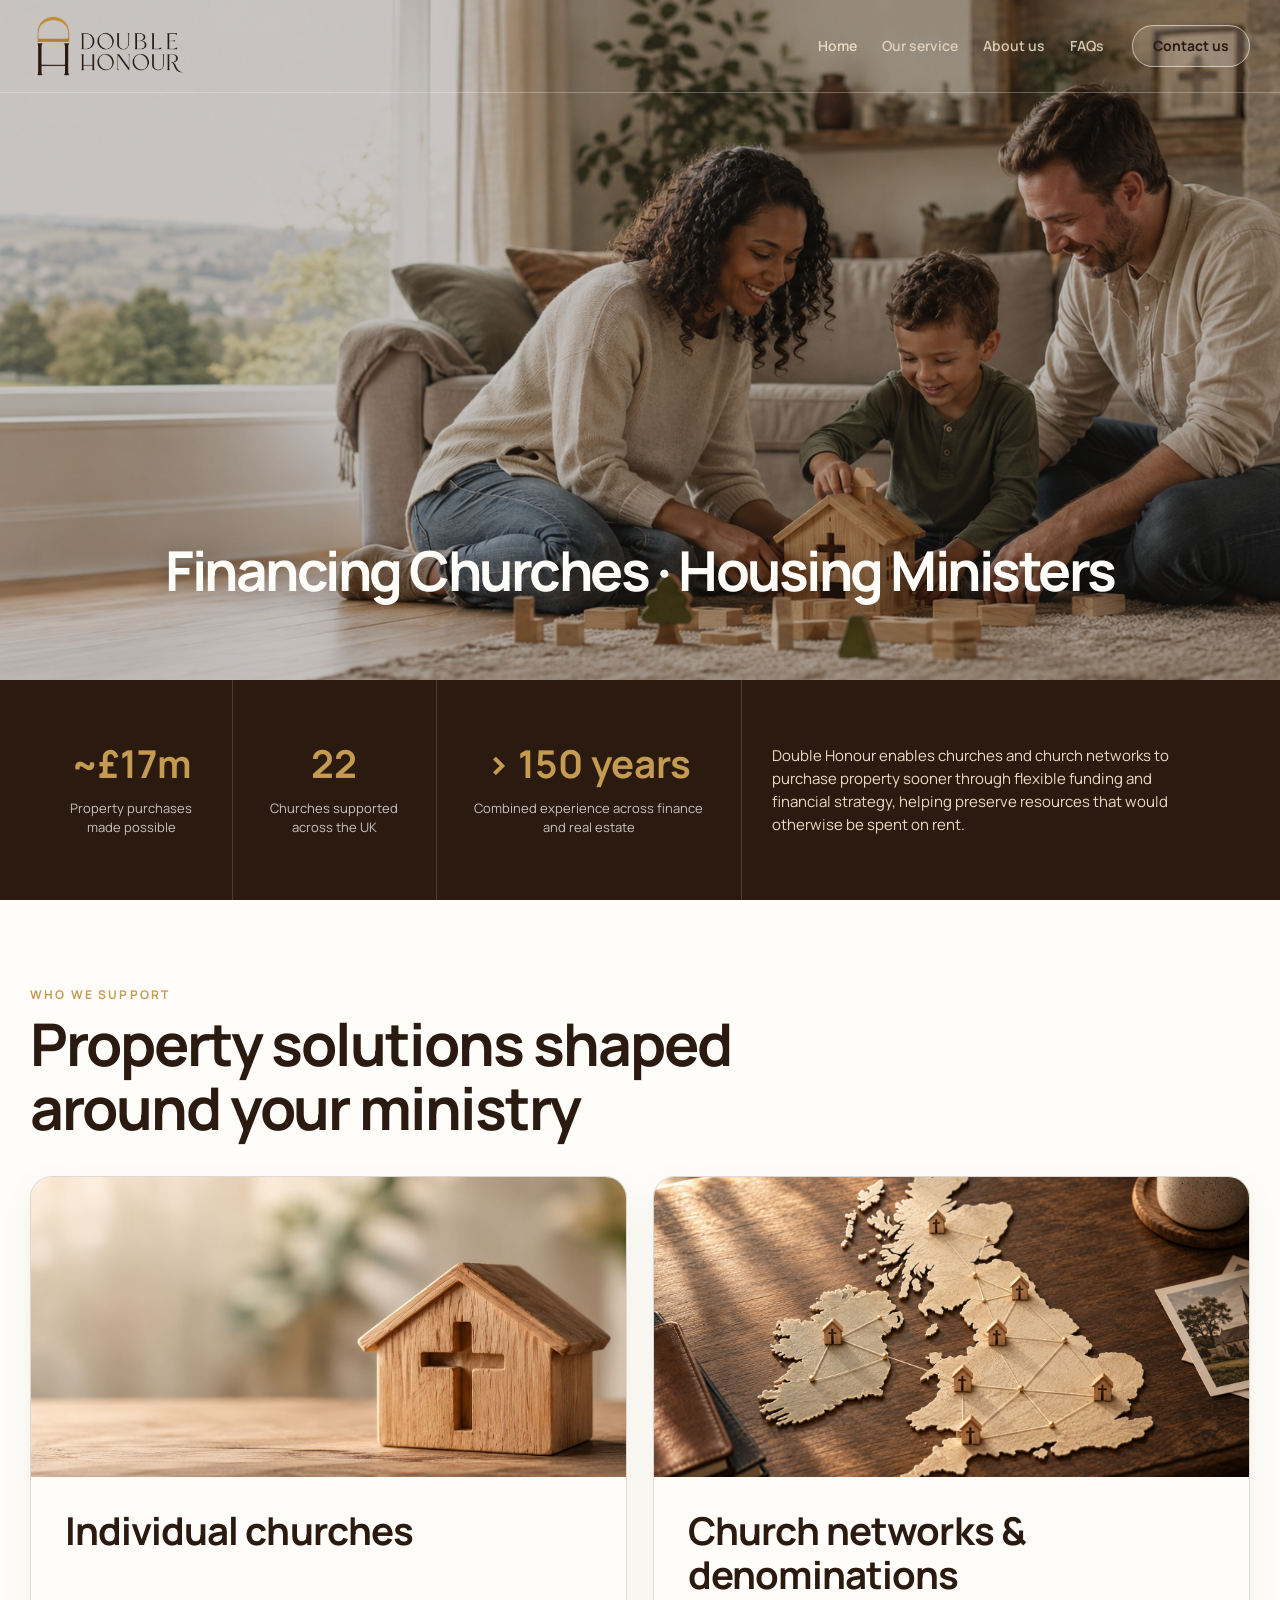
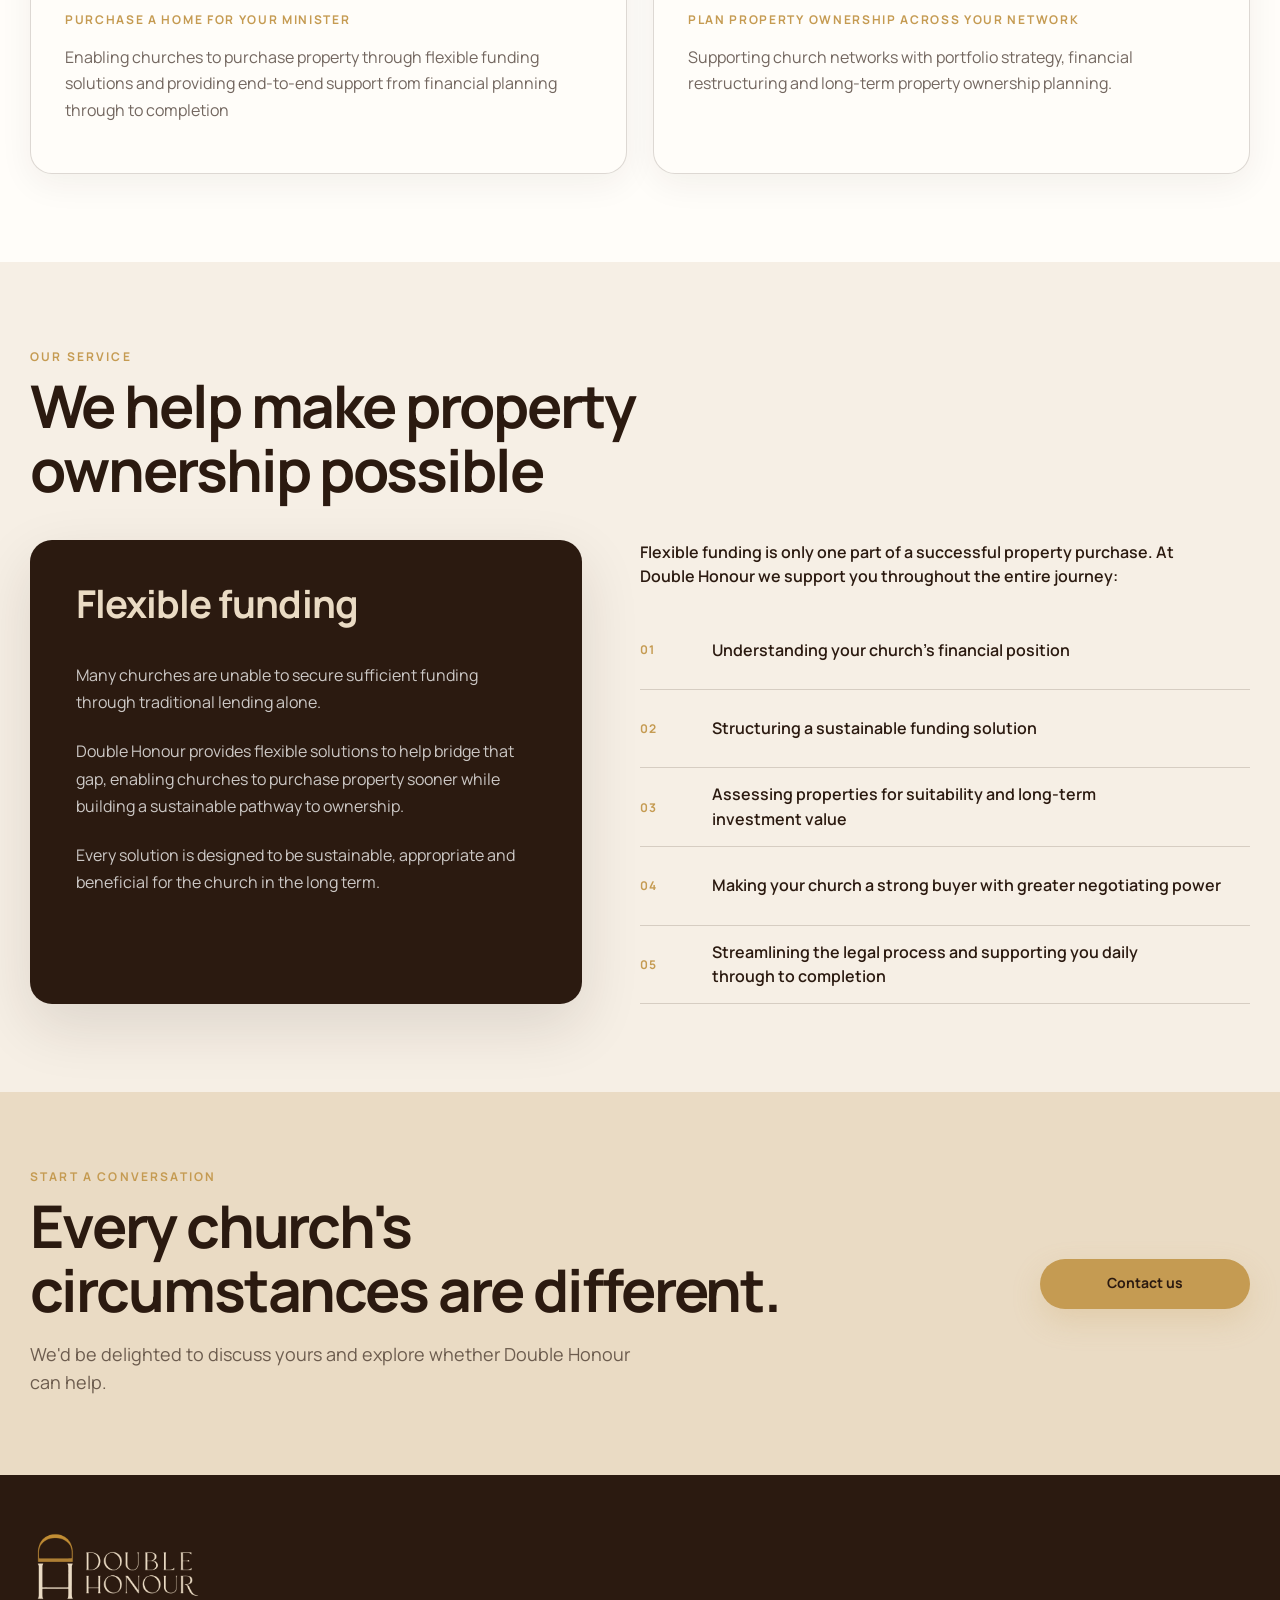
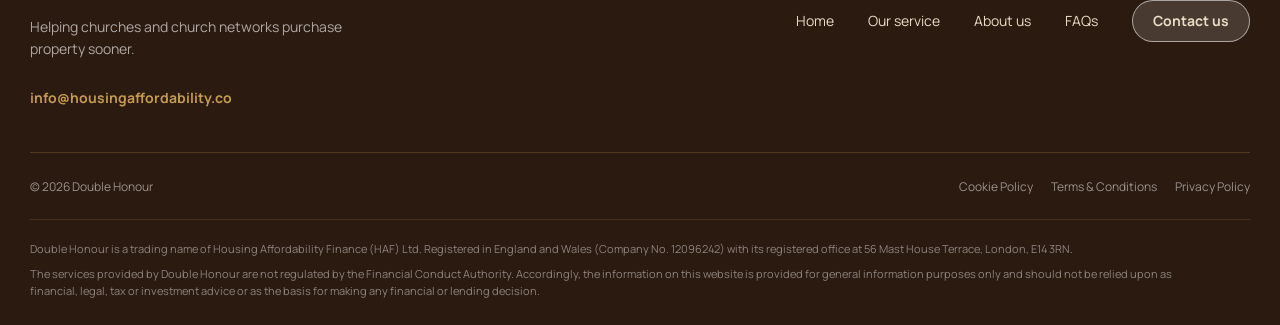
==== commit ab115171: "Add files via upload" ====
--- a/index.html
+++ b/index.html
@@ -45,11 +45,11 @@
 
     <section class="impact-bar" aria-label="Double Honour impact">
       <div class="shell impact-grid">
-        <div class="metric"><strong>£17m</strong><span>Property purchases<br>made possible</span></div>
+        <div class="metric"><strong>~£17m</strong><span>Property purchases<br>made possible</span></div>
         <div class="metric"><strong>22</strong><span>Churches supported<br>across the UK</span></div>
         <div class="metric"><strong>&gt; 150 years</strong><span>Combined experience across finance and real estate</span></div>
         <div class="impact-copy">
-          <p>Double Honour enables churches and church networks to purchase property sooner through flexible funding and financial strategy, helping preserve resources that would otherwise be spent on rent.</p>
+          <p>Double Honour enables churches and church networks to<br class="desktop-br"> purchase property sooner through flexible funding and<br class="desktop-br"> financial strategy, helping preserve resources that would<br class="desktop-br"> otherwise be spent on rent.</p>
         </div>
       </div>
     </section>
@@ -66,7 +66,7 @@
           </div>
         </article>
         <article class="support-card">
-          <img src="assets/network-card.jpeg" alt="A church serving a wider local community">
+          <img src="assets/map-normal.png" alt="A connected map of the UK and Ireland with wooden church markers">
           <div class="support-card-body">
             <h3>Church networks &amp; denominations</h3>
             <p class="support-card-purpose">Plan property ownership across your network</p>
@@ -91,9 +91,9 @@
             <ol class="journey-list">
               <li><span>01</span><p>Understanding your church's financial position</p></li>
               <li><span>02</span><p>Structuring a sustainable funding solution</p></li>
-              <li><span>03</span><p>Assessing properties for suitability and long-term investment value</p></li>
+              <li><span>03</span><p>Assessing properties for suitability and long-term<br class="desktop-br"> investment value</p></li>
               <li><span>04</span><p>Making your church a strong buyer with greater negotiating power</p></li>
-              <li><span>05</span><p>Streamlining the legal process and supporting you daily through to completion</p></li>
+              <li><span>05</span><p>Streamlining the legal process and supporting you daily<br class="desktop-br"> through to completion</p></li>
             </ol>
           </div>
         </div>
@@ -119,7 +119,7 @@
         <a href="our-service.html">Our service</a>
         <a href="about.html">About us</a>
         <a href="faq.html">FAQs</a>
-        <a href="contact.html">Contact us</a>
+        <a class="button button-small footer-contact-button" href="contact.html">Contact us</a>
       </div>
     </div>
     <div class="shell footer-bottom">
--- a/styles.css
+++ b/styles.css
@@ -1166,3 +1166,248 @@
   font-weight: 700;
   line-height: 1.5;
 }
+
+
+/* v30 — 15 Sep 2026 refinements */
+/* Desktop-directed line breaks disappear on phone layouts. */
+.desktop-br { display: inline; }
+
+/* Home: tighter descriptive typography across client cards and Our service. */
+.support-card-body > p:not(.support-card-purpose),
+.funding-panel p:not(.card-kicker),
+.journey-intro,
+.journey-list p {
+  font-size: 16px;
+}
+.journey-intro { line-height: 1.55; }
+.journey-list p { line-height: 1.55; }
+
+/* Home map asset: preserve the complete composition within the card crop. */
+.support-card img[src$="map-normal.png"] {
+  object-position: center center;
+}
+
+/* Status quo: introduce a subdued visual cue of strain behind the copy. */
+#status-quo .service-pressure-card::before {
+  content: "";
+  position: absolute;
+  inset: 0;
+  z-index: 0;
+  background-repeat: no-repeat;
+  background-size: cover;
+  background-position: center;
+  opacity: .075;
+  filter: grayscale(1) contrast(1.08);
+  pointer-events: none;
+}
+#status-quo .service-pressure-card:first-child::before {
+  background-image: url('assets/individual-church-challenge-v18.png');
+}
+#status-quo .service-pressure-card:nth-child(2)::before {
+  background-image: url('assets/map-break.png');
+}
+#status-quo .service-pressure-card > * {
+  position: relative;
+  z-index: 1;
+}
+
+/* Challenge: use the supplied broken-map asset without additional crack overlays. */
+.service-challenge-card.network .service-challenge-media img {
+  object-position: center center;
+  filter: none;
+}
+.challenge-cracks { display: none !important; }
+
+/* Funding gap / legal complexity: open layout, stacked points and matching bullets. */
+.legal-complexity-panel {
+  display: block;
+  margin-top: 38px;
+  padding: 0;
+  border: 0;
+  border-radius: 0;
+  background: transparent;
+  box-shadow: none;
+}
+.legal-complexity-copy h3 {
+  margin: 0 0 16px;
+  color: var(--ink);
+}
+.legal-complexity-points {
+  display: grid;
+  grid-template-columns: 1fr;
+  gap: 12px;
+  max-width: 900px;
+}
+.legal-complexity-points p {
+  color: var(--muted);
+  font-size: 15px;
+}
+.legal-complexity-points p::before {
+  background: var(--gold);
+}
+
+/* How we can help: image-led cards matching the site's existing card language. */
+.service-support-card {
+  padding: 0;
+  overflow: hidden;
+  display: flex;
+  flex-direction: column;
+}
+.service-support-media {
+  height: 286px;
+  overflow: hidden;
+  background: var(--paper);
+}
+.service-support-media img {
+  width: 100%;
+  height: 100%;
+  object-fit: cover;
+  object-position: center;
+}
+.service-support-body {
+  padding: 32px 34px 36px;
+}
+.service-support-body ul { margin-bottom: 0; }
+
+/* Commitment is intentionally unboxed and reads as a second section statement. */
+.service-commitment {
+  display: block;
+  margin-top: 42px;
+  padding: 0;
+  border: 0;
+  border-radius: 0;
+  background: transparent;
+}
+.service-commitment p {
+  max-width: 1180px;
+  margin: 0;
+  color: var(--cream);
+  font-size: clamp(30px, 3.55vw, 46px);
+  line-height: 1.2;
+  letter-spacing: -.028em;
+  font-weight: 600;
+}
+
+/* About: headings/copy span the same full shell width as the 3-card grids. */
+.about-wide-heading {
+  max-width: none;
+  width: 100%;
+}
+.about-wide-heading h2,
+.about-wide-heading p:not(.eyebrow) {
+  max-width: none;
+}
+
+/* Footer CTA: same pill language as the top-page Contact us button. */
+.footer-links .footer-contact-button {
+  min-height: 42px;
+  padding-inline: 20px;
+  color: var(--cream);
+  background: rgba(255,255,255,.14);
+  border: 1px solid rgba(255,255,255,.55);
+  box-shadow: none;
+}
+.footer-links .footer-contact-button:hover {
+  background: var(--cream);
+  color: var(--brown);
+}
+
+@media (max-width: 720px) {
+  .desktop-br { display: none; }
+  .service-support-media { height: 230px; }
+  .service-support-body { padding: 28px; }
+  #status-quo .service-pressure-card::before { opacity: .055; }
+}
+
+/* v31 — 15 Sep 2026 refinements */
+/* Status quo: replace reused photography with one restrained, code-drawn compression/strain motif spanning both cards. */
+#status-quo .service-pressure-grid {
+  position: relative;
+  isolation: isolate;
+}
+#status-quo .service-pressure-card {
+  z-index: 1;
+  background: rgba(255,253,249,.94);
+}
+#status-quo .service-pressure-card::before {
+  display: none !important;
+  content: none !important;
+  background-image: none !important;
+}
+#status-quo .service-pressure-card > * {
+  position: relative;
+  z-index: 2;
+}
+.service-strain-motif {
+  position: absolute;
+  inset: 0;
+  z-index: 2;
+  pointer-events: none;
+  overflow: hidden;
+  border-radius: var(--radius);
+}
+.service-strain-motif svg {
+  width: 100%;
+  height: 100%;
+  opacity: .105;
+}
+.service-strain-motif path {
+  fill: none;
+  stroke: var(--brown);
+  vector-effect: non-scaling-stroke;
+  stroke-linecap: round;
+  stroke-linejoin: round;
+}
+.service-strain-motif .strain-line {
+  stroke-width: 2;
+  stroke-dasharray: 8 10;
+}
+.service-strain-motif .strain-arrow {
+  stroke-width: 2.4;
+}
+.service-strain-motif .strain-crack {
+  stroke-width: 3;
+}
+
+/* Funding gap: Legal complexity bullets should read as brown, not gold. */
+.legal-complexity-points p::before {
+  background: var(--brown);
+}
+
+/* About hero: exact desktop line composition requested. */
+.inner-hero.about .inner-hero-content {
+  max-width: 1120px;
+}
+.about-hero-title span {
+  display: block;
+  white-space: nowrap;
+}
+
+@media (max-width: 980px) {
+  .service-strain-motif {
+    display: none;
+  }
+}
+
+@media (max-width: 720px) {
+  .about-hero-title span {
+    display: inline;
+    white-space: normal;
+  }
+  .about-hero-title span + span::before {
+    content: " ";
+  }
+}
+
+
+
+/* v32 — remove Status quo background / strain motif entirely. */
+#status-quo .service-strain-motif { display: none !important; }
+#status-quo .service-pressure-card::before {
+  display: none !important;
+  content: none !important;
+  background: none !important;
+}
+#status-quo .service-pressure-card {
+  background: var(--paper);
+}
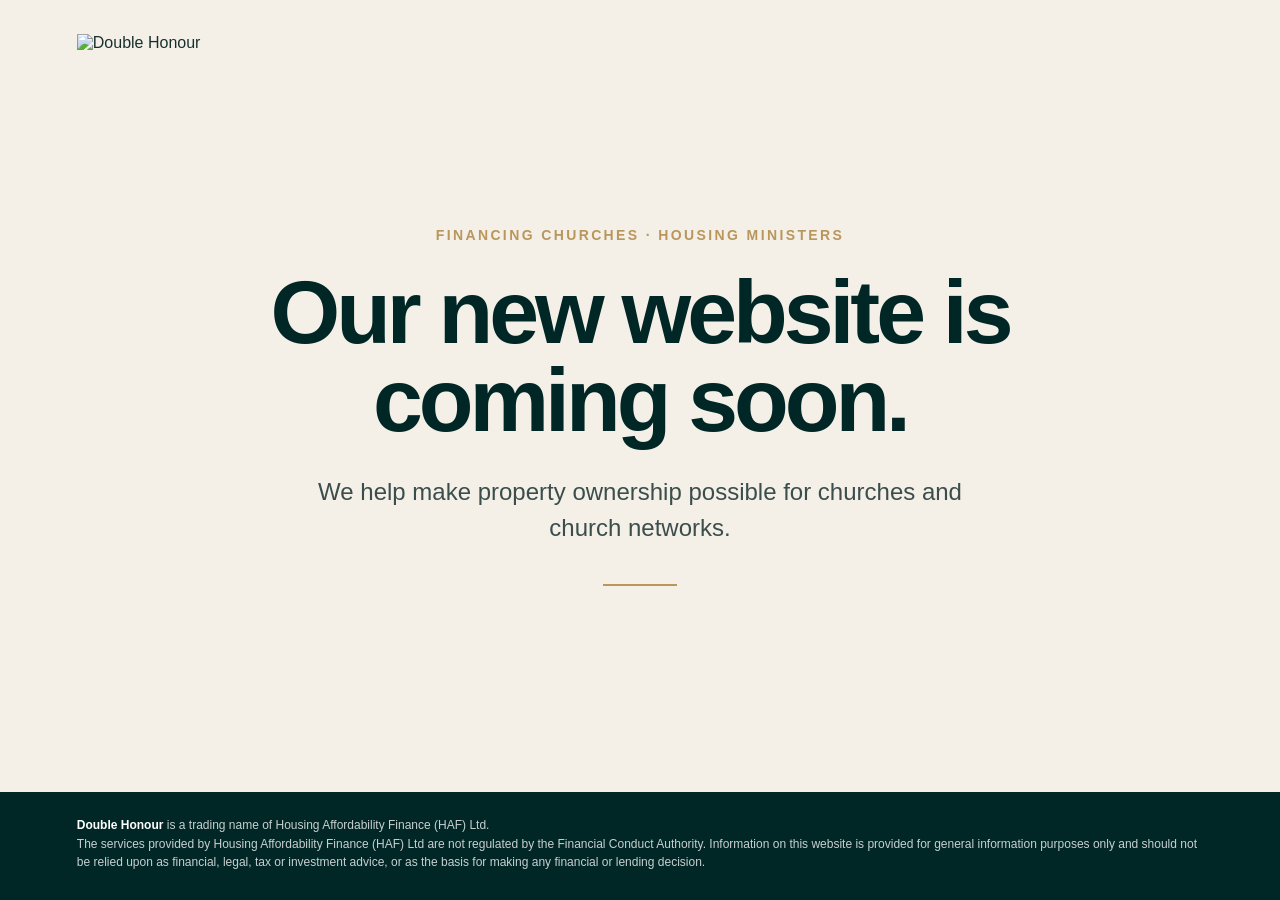
==== commit 825a532b: "Replace site with holding page" ====
--- a/index.html
+++ b/index.html
@@ -1,141 +1,138 @@
 <!doctype html>
 <html lang="en">
 <head>
-  <meta charset="utf-8">
-  <meta name="viewport" content="width=device-width, initial-scale=1">
-  <meta name="description" content="Double Honour helps churches and church networks purchase property sooner through flexible funding and expert financial and property support.">
+  <meta charset="utf-8" />
+  <meta name="viewport" content="width=device-width, initial-scale=1" />
+  <meta name="robots" content="noindex, nofollow" />
   <title>Double Honour</title>
-  <link rel="preconnect" href="https://fonts.googleapis.com">
-  <link rel="preconnect" href="https://fonts.gstatic.com" crossorigin>
-  <link href="https://fonts.googleapis.com/css2?family=Manrope:wght@400;500;600;700&display=swap" rel="stylesheet">
-  <link rel="stylesheet" href="styles.css">
+  <meta name="description" content="Double Honour helps churches make property ownership possible." />
+  <style>
+    :root {
+      --green: #002726;
+      --cream: #f4f0e8;
+      --gold: #b9965b;
+      --text: #17302f;
+      --muted: #6c7774;
+    }
+
+    * { box-sizing: border-box; }
+
+    html, body { height: 100%; }
+
+    body {
+      margin: 0;
+      font-family: Arial, Helvetica, sans-serif;
+      background: var(--cream);
+      color: var(--text);
+    }
+
+    .page {
+      min-height: 100vh;
+      display: flex;
+      flex-direction: column;
+    }
+
+    header {
+      padding: 34px 6vw;
+      display: flex;
+      align-items: center;
+      justify-content: flex-start;
+    }
+
+    .brand-logo {
+      display: block;
+      width: 190px;
+      height: auto;
+    }
+
+    main {
+      flex: 1;
+      display: grid;
+      place-items: center;
+      padding: 7vh 6vw 10vh;
+    }
+
+    .hero {
+      max-width: 900px;
+      text-align: center;
+    }
+
+    .eyebrow {
+      color: var(--gold);
+      font-size: 14px;
+      font-weight: 700;
+      letter-spacing: 0.17em;
+      text-transform: uppercase;
+      margin-bottom: 26px;
+    }
+
+    h1 {
+      margin: 0;
+      color: var(--green);
+      font-size: clamp(48px, 7vw, 96px);
+      line-height: .98;
+      letter-spacing: -0.045em;
+    }
+
+    .sub {
+      max-width: 700px;
+      margin: 30px auto 0;
+      font-size: clamp(18px, 2.1vw, 24px);
+      line-height: 1.5;
+      color: #3b4e4c;
+    }
+
+    .rule {
+      width: 74px;
+      height: 2px;
+      background: var(--gold);
+      margin: 38px auto;
+    }
+
+
+    footer {
+      background: var(--green);
+      color: rgba(255,255,255,.78);
+      padding: 24px 6vw 28px;
+      font-size: 12px;
+      line-height: 1.55;
+    }
+
+    footer .inner {
+      max-width: 1200px;
+      margin: 0 auto;
+    }
+
+    footer strong { color: white; }
+
+    @media (max-width: 640px) {
+      header { padding-top: 26px; }
+      .brand-logo { width: 155px; }
+      main { padding-top: 4vh; }
+    }
+  </style>
 </head>
 <body>
-  <a class="skip-link" href="#main">Skip to content</a>
-  <header class="site-header">
-    <div class="shell header-inner">
-      <a class="brand" href="index.html" aria-label="Double Honour home"><img class="brand-mark" src="assets/double-honour-dark.png" alt="Double Honour"></a>
-      <nav class="desktop-nav" aria-label="Primary navigation">
-        <a href="index.html" aria-current="page">Home</a>
-        <a href="our-service.html">Our service</a>
-        <a href="about.html">About us</a>
-        <a href="faq.html">FAQs</a>
-      </nav>
-      <a class="button button-small desktop-contact" href="contact.html">Contact us</a>
-      <button class="menu-button" type="button" aria-expanded="false" aria-controls="mobile-menu" aria-label="Open navigation"><span></span><span></span><span></span></button>
-    </div>
-    <div class="mobile-menu" id="mobile-menu" hidden>
-      <nav aria-label="Mobile navigation">
-        <a href="index.html" aria-current="page">Home</a>
-        <a href="our-service.html">Our service</a>
-        <a href="about.html">About us</a>
-        <a href="faq.html">FAQs</a>
-        <a href="contact.html">Contact us</a>
-      </nav>
-    </div>
-  </header>
-  <main id="main">
-    <section class="hero">
-      <div class="hero-image" role="img" aria-label="A family building a wooden toy house together"></div>
-      <div class="hero-shade"></div>
-      <div class="shell hero-content">
-        <h1>Financing Churches · Housing Ministers</h1>
+  <div class="page">
+    <header>
+      <img class="brand-logo" src="assets/double-honour-dark.png" alt="Double Honour">
+    </header>
+
+    <main>
+      <section class="hero" aria-labelledby="page-title">
+        <div class="eyebrow">Financing Churches · Housing Ministers</div>
+        <h1 id="page-title">Our new website is coming soon.</h1>
+        <p class="sub">We help make property ownership possible for churches and church networks.</p>
+        <div class="rule" aria-hidden="true"></div>
+      </section>
+    </main>
+
+    <footer>
+      <div class="inner">
+        <strong>Double Honour</strong> is a trading name of Housing Affordability Finance (HAF) Ltd.<br>
+        The services provided by Housing Affordability Finance (HAF) Ltd are not regulated by the Financial Conduct Authority. Information on this website is provided for general information purposes only and should not be relied upon as financial, legal, tax or investment advice, or as the basis for making any financial or lending decision.
       </div>
-    </section>
-
-    <section class="impact-bar" aria-label="Double Honour impact">
-      <div class="shell impact-grid">
-        <div class="metric"><strong>~£17m</strong><span>Property purchases<br>made possible</span></div>
-        <div class="metric"><strong>22</strong><span>Churches supported<br>across the UK</span></div>
-        <div class="metric"><strong>&gt; 150 years</strong><span>Combined experience across finance and real estate</span></div>
-        <div class="impact-copy">
-          <p>Double Honour enables churches and church networks to<br class="desktop-br"> purchase property sooner through flexible funding and<br class="desktop-br"> financial strategy, helping preserve resources that would<br class="desktop-br"> otherwise be spent on rent.</p>
-        </div>
-      </div>
-    </section>
-
-    <section class="section shell" id="who-we-support">
-      <div class="section-heading"><p class="eyebrow">Who we support</p><h2>Property solutions shaped around your ministry</h2></div>
-      <div class="support-grid">
-        <article class="support-card">
-          <img src="assets/church-card.jpeg" alt="A small wooden house with a cross-shaped opening">
-          <div class="support-card-body">
-            <h3>Individual churches</h3>
-            <p class="support-card-purpose">Purchase a home for your minister</p>
-            <p>Enabling churches to purchase property through flexible funding solutions and providing end-to-end support from financial planning through to completion</p>
-          </div>
-        </article>
-        <article class="support-card">
-          <img src="assets/map-normal.png" alt="A connected map of the UK and Ireland with wooden church markers">
-          <div class="support-card-body">
-            <h3>Church networks &amp; denominations</h3>
-            <p class="support-card-purpose">Plan property ownership across your network</p>
-            <p>Supporting church networks with portfolio strategy, financial restructuring and long-term property ownership planning.</p>
-          </div>
-        </article>
-      </div>
-    </section>
-
-    <section class="help-section" id="our-service">
-      <div class="shell">
-        <div class="section-heading help-heading"><p class="eyebrow">Our service</p><h2>We help make property ownership possible</h2></div>
-        <div class="help-grid">
-          <div class="funding-panel">
-            <h3>Flexible funding</h3>
-            <p>Many churches are unable to secure sufficient funding through traditional lending alone.</p>
-            <p>Double Honour provides flexible solutions to help bridge that gap, enabling churches to purchase property sooner while building a sustainable pathway to ownership.</p>
-            <p>Every solution is designed to be sustainable, appropriate and beneficial for the church in the long term.</p>
-          </div>
-          <div class="journey-panel">
-            <p class="journey-intro">Flexible funding is only one part of a successful property purchase. At Double Honour we support you throughout the entire journey:</p>
-            <ol class="journey-list">
-              <li><span>01</span><p>Understanding your church's financial position</p></li>
-              <li><span>02</span><p>Structuring a sustainable funding solution</p></li>
-              <li><span>03</span><p>Assessing properties for suitability and long-term<br class="desktop-br"> investment value</p></li>
-              <li><span>04</span><p>Making your church a strong buyer with greater negotiating power</p></li>
-              <li><span>05</span><p>Streamlining the legal process and supporting you daily<br class="desktop-br"> through to completion</p></li>
-            </ol>
-          </div>
-        </div>
-      </div>
-    </section>
-
-    <section class="contact-section">
-      <div class="shell contact-grid">
-        <div><p class="eyebrow">Start a conversation</p><h2>Every church's circumstances are different.</h2><p>We'd be delighted to discuss yours and explore whether Double Honour can help.</p></div>
-        <div class="contact-actions"><a class="button" href="contact.html">Contact us</a></div>
-      </div>
-    </section>
-  </main>
-  <footer class="site-footer">
-    <div class="shell footer-top">
-      <div class="footer-brand">
-        <img class="footer-brand-mark" src="assets/double-honour-light.png" alt="Double Honour">
-        <p>Helping churches and church networks purchase property sooner.</p>
-        <a class="footer-contact" href="mailto:info@housingaffordability.co">info@housingaffordability.co</a>
-      </div>
-      <div class="footer-links">
-        <a href="index.html">Home</a>
-        <a href="our-service.html">Our service</a>
-        <a href="about.html">About us</a>
-        <a href="faq.html">FAQs</a>
-        <a class="button button-small footer-contact-button" href="contact.html">Contact us</a>
-      </div>
-    </div>
-    <div class="shell footer-bottom">
-      <span>© <span data-year></span> Double Honour</span>
-      <div class="footer-legal">
-        <a href="cookie-policy.html">Cookie Policy</a>
-        <a href="terms-and-conditions.html">Terms &amp; Conditions</a>
-        <a href="privacy-policy.html">Privacy Policy</a>
-      </div>
-    </div>
-
-    <div class="shell footer-notices" aria-label="Company and regulatory information">
-      <p>Double Honour is a trading name of Housing Affordability Finance (HAF) Ltd. Registered in England and Wales (Company No. 12096242) with its registered office at 56 Mast House Terrace, London, E14 3RN.</p>
-      <p>The services provided by Double Honour are not regulated by the Financial Conduct Authority. Accordingly, the information on this website is provided for general information purposes only and should not be relied upon as financial, legal, tax or investment advice or as the basis for making any financial or lending decision.</p>
-    </div>
-  </footer>
-  <script src="script.js"></script>
+    </footer>
+  </div>
 </body>
 </html>
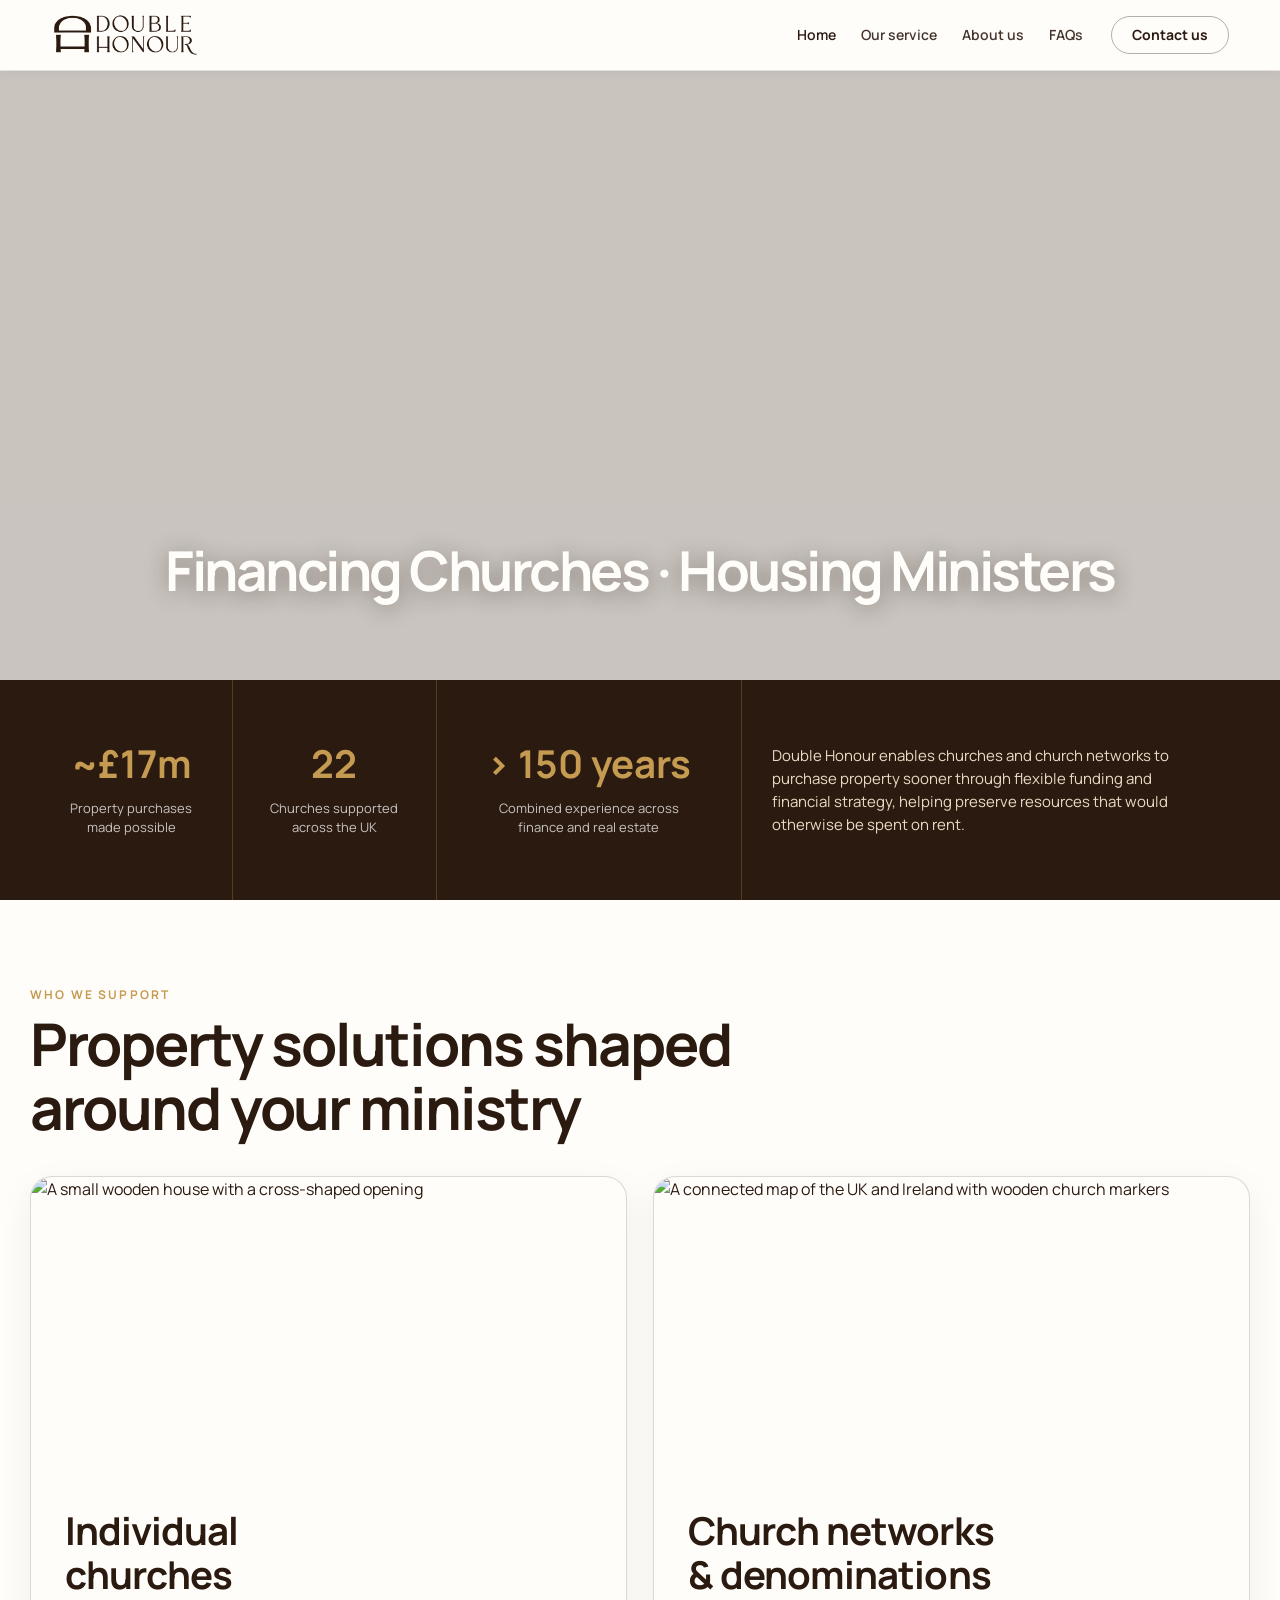
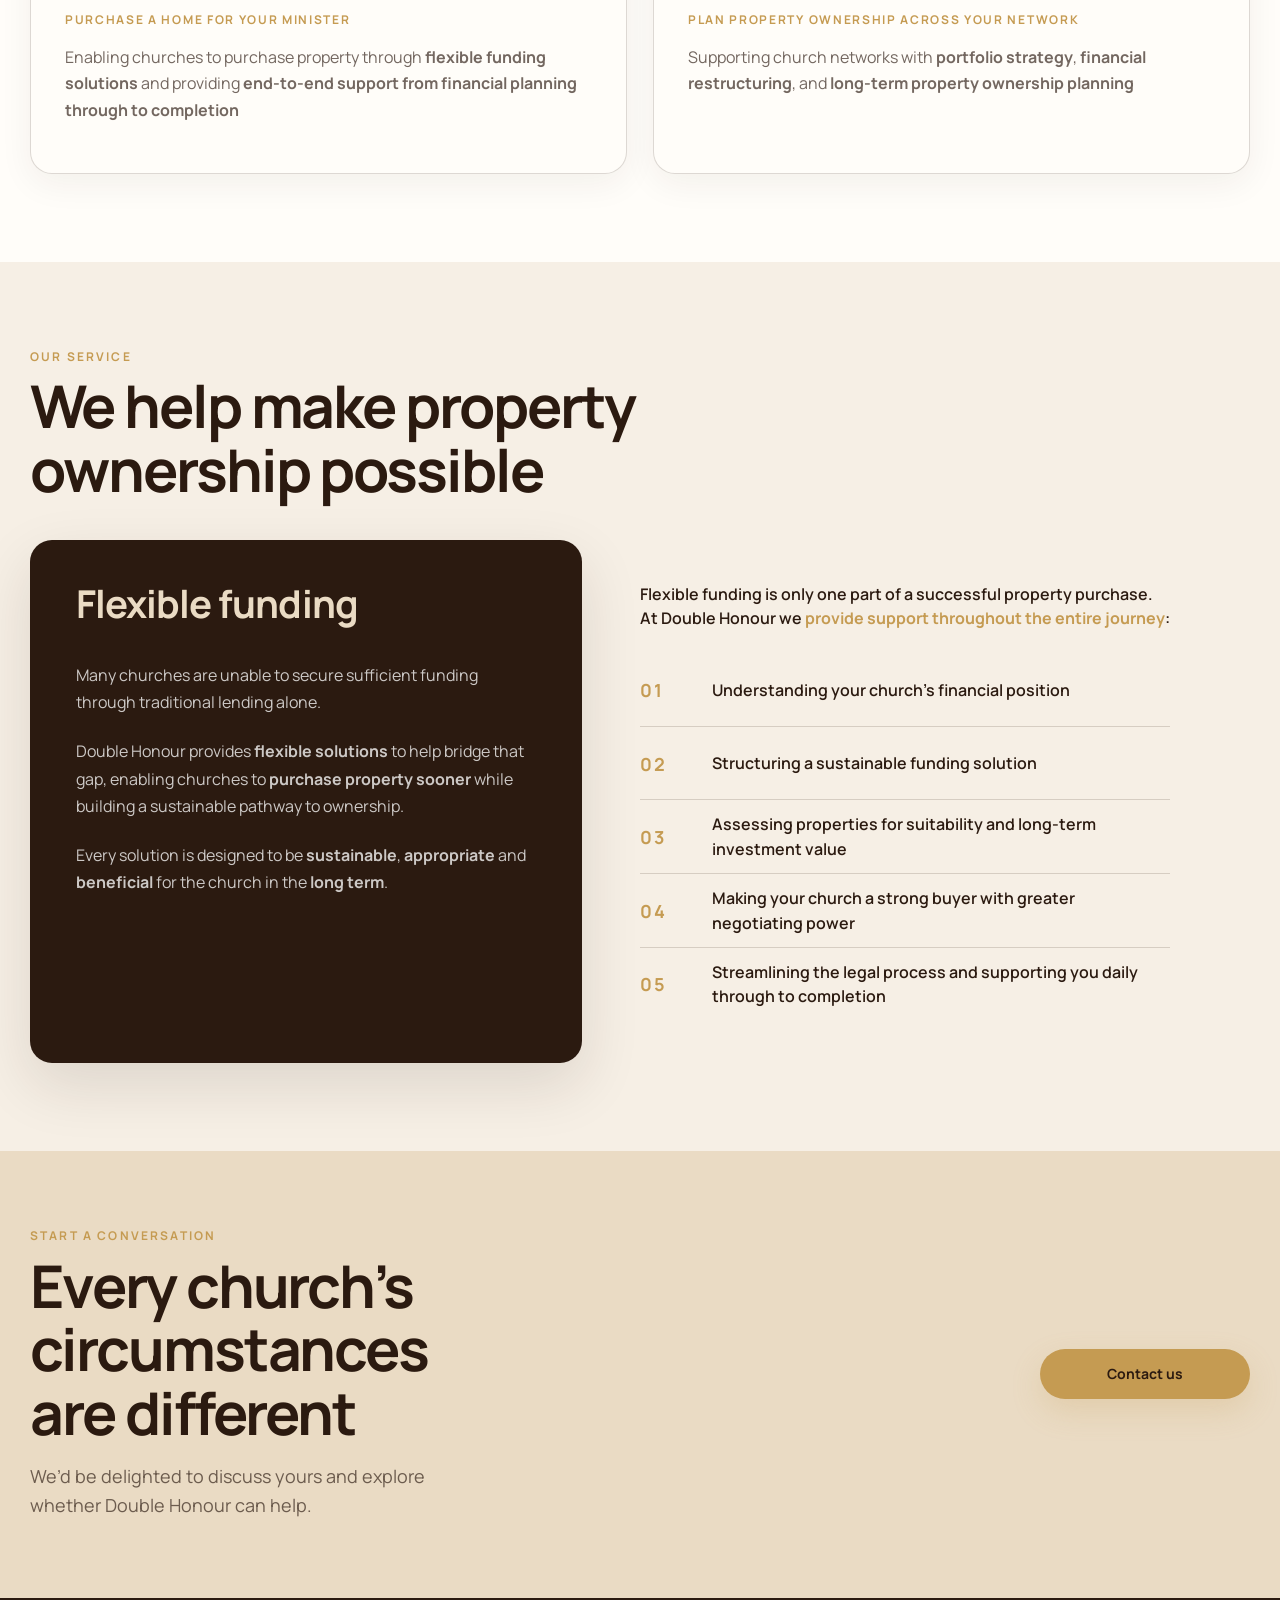
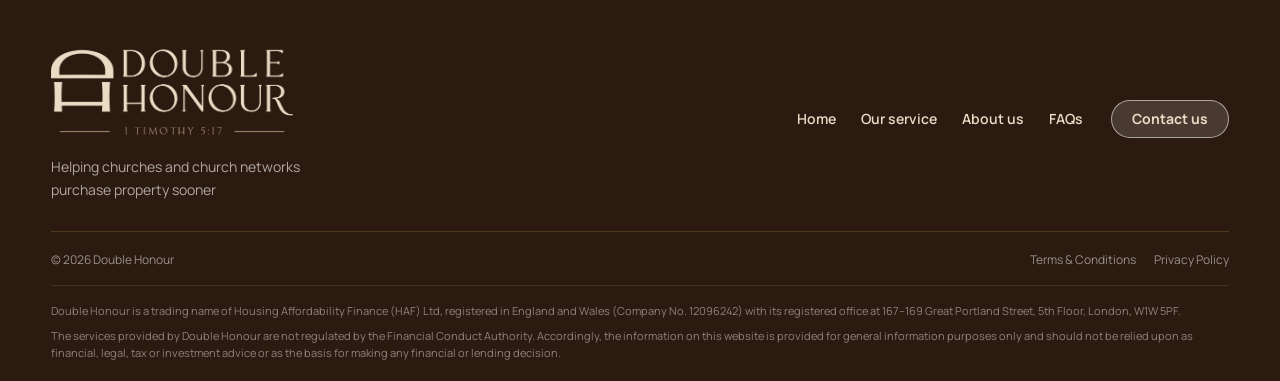
==== commit cf4f2339: "Add files via upload" ====
--- a/index.html
+++ b/index.html
@@ -1,138 +1,139 @@
 <!doctype html>
 <html lang="en">
 <head>
-  <meta charset="utf-8" />
-  <meta name="viewport" content="width=device-width, initial-scale=1" />
-  <meta name="robots" content="noindex, nofollow" />
+  <meta charset="utf-8">
+  <meta name="viewport" content="width=device-width, initial-scale=1">
+  <meta name="description" content="Double Honour helps churches and church networks purchase property sooner through flexible funding and expert financial and property support.">
   <title>Double Honour</title>
-  <meta name="description" content="Double Honour helps churches make property ownership possible." />
-  <style>
-    :root {
-      --green: #002726;
-      --cream: #f4f0e8;
-      --gold: #b9965b;
-      --text: #17302f;
-      --muted: #6c7774;
-    }
-
-    * { box-sizing: border-box; }
-
-    html, body { height: 100%; }
-
-    body {
-      margin: 0;
-      font-family: Arial, Helvetica, sans-serif;
-      background: var(--cream);
-      color: var(--text);
-    }
-
-    .page {
-      min-height: 100vh;
-      display: flex;
-      flex-direction: column;
-    }
-
-    header {
-      padding: 34px 6vw;
-      display: flex;
-      align-items: center;
-      justify-content: flex-start;
-    }
-
-    .brand-logo {
-      display: block;
-      width: 190px;
-      height: auto;
-    }
-
-    main {
-      flex: 1;
-      display: grid;
-      place-items: center;
-      padding: 7vh 6vw 10vh;
-    }
-
-    .hero {
-      max-width: 900px;
-      text-align: center;
-    }
-
-    .eyebrow {
-      color: var(--gold);
-      font-size: 14px;
-      font-weight: 700;
-      letter-spacing: 0.17em;
-      text-transform: uppercase;
-      margin-bottom: 26px;
-    }
-
-    h1 {
-      margin: 0;
-      color: var(--green);
-      font-size: clamp(48px, 7vw, 96px);
-      line-height: .98;
-      letter-spacing: -0.045em;
-    }
-
-    .sub {
-      max-width: 700px;
-      margin: 30px auto 0;
-      font-size: clamp(18px, 2.1vw, 24px);
-      line-height: 1.5;
-      color: #3b4e4c;
-    }
-
-    .rule {
-      width: 74px;
-      height: 2px;
-      background: var(--gold);
-      margin: 38px auto;
-    }
-
-
-    footer {
-      background: var(--green);
-      color: rgba(255,255,255,.78);
-      padding: 24px 6vw 28px;
-      font-size: 12px;
-      line-height: 1.55;
-    }
-
-    footer .inner {
-      max-width: 1200px;
-      margin: 0 auto;
-    }
-
-    footer strong { color: white; }
-
-    @media (max-width: 640px) {
-      header { padding-top: 26px; }
-      .brand-logo { width: 155px; }
-      main { padding-top: 4vh; }
-    }
-  </style>
+  <link rel="preconnect" href="https://fonts.googleapis.com">
+  <link rel="preconnect" href="https://fonts.gstatic.com" crossorigin>
+  <link href="https://fonts.googleapis.com/css2?family=Manrope:wght@400;500;600;700&display=swap" rel="stylesheet">
+  <link rel="stylesheet" href="styles.css">
 </head>
 <body>
-  <div class="page">
-    <header>
-      <img class="brand-logo" src="assets/double-honour-dark.png" alt="Double Honour">
-    </header>
+  <a class="skip-link" href="#main">Skip to content</a>
+  <header class="site-header">
+    <div class="shell header-inner">
+      <a class="brand" href="index.html" aria-label="Double Honour home"><img class="brand-mark" src="assets/double-honour-dark.png" alt="Double Honour"></a>
+      <nav class="desktop-nav" aria-label="Primary navigation">
+        <a href="index.html" aria-current="page">Home</a>
+        <a href="our-service.html">Our service</a>
+        <a href="about.html">About us</a>
+        <a href="faq.html">FAQs</a>
+      </nav>
+      <a class="button button-small desktop-contact" href="contact.html">Contact us</a>
+      <button class="menu-button" type="button" aria-expanded="false" aria-controls="mobile-menu" aria-label="Open navigation"><span></span><span></span><span></span></button>
+    </div>
+    <div class="mobile-menu" id="mobile-menu" hidden>
+      <nav aria-label="Mobile navigation">
+        <a href="index.html" aria-current="page">Home</a>
+        <a href="our-service.html">Our service</a>
+        <a href="about.html">About us</a>
+        <a href="faq.html">FAQs</a>
+        <a href="contact.html">Contact us</a>
+      </nav>
+    </div>
+  </header>
+  <main id="main">
+    <section class="hero">
+      <div class="hero-image" role="img" aria-label="A family building a wooden toy house together"></div>
+      <div class="hero-shade"></div>
+      <div class="shell hero-content">
+        <h1>Financing Churches · Housing Ministers</h1>
+      </div>
+    </section>
 
-    <main>
-      <section class="hero" aria-labelledby="page-title">
-        <div class="eyebrow">Financing Churches · Housing Ministers</div>
-        <h1 id="page-title">Our new website is coming soon.</h1>
-        <p class="sub">We help make property ownership possible for churches and church networks.</p>
-        <div class="rule" aria-hidden="true"></div>
-      </section>
-    </main>
+    <section class="impact-bar" aria-label="Double Honour impact">
+      <div class="shell impact-grid">
+        <div class="metric"><strong>~£17m</strong><span>Property purchases<br>made possible</span></div>
+        <div class="metric"><strong>22</strong><span>Churches supported<br>across the UK</span></div>
+        <div class="metric"><strong>&gt; 150 years</strong><span>Combined experience across<span class="mobile-word-space" aria-hidden="true"> </span><br class="desktop-br">finance and real estate</span></div>
+        <div class="impact-copy">
+          <p>Double Honour enables churches and church networks to<span class="mobile-word-space" aria-hidden="true"> </span><br class="desktop-br"> purchase property sooner through flexible funding and<span class="mobile-word-space" aria-hidden="true"> </span><br class="desktop-br"> financial strategy, helping preserve resources that would<span class="mobile-word-space" aria-hidden="true"> </span><br class="desktop-br"> otherwise be spent on rent.</p>
+        </div>
+      </div>
+    </section>
 
-    <footer>
-      <div class="inner">
-        <strong>Double Honour</strong> is a trading name of Housing Affordability Finance (HAF) Ltd.<br>
-        The services provided by Housing Affordability Finance (HAF) Ltd are not regulated by the Financial Conduct Authority. Information on this website is provided for general information purposes only and should not be relied upon as financial, legal, tax or investment advice, or as the basis for making any financial or lending decision.
+    <section class="section shell" id="who-we-support">
+      <div class="section-heading"><p class="eyebrow">Who we support</p><h2>Property solutions shaped around your ministry</h2></div>
+      <div class="support-grid">
+        <article class="support-card">
+          <img src="assets/church-card.jpeg" alt="A small wooden house with a cross-shaped opening">
+          <div class="support-card-body">
+            <h3>Individual<br>churches</h3>
+            <p class="support-card-purpose">Purchase a home for your minister</p>
+            <p>Enabling churches to purchase property through <strong>flexible funding solutions</strong> and providing <strong>end-to-end support from financial planning through to completion</strong></p>
+          </div>
+        </article>
+        <article class="support-card">
+          <img src="assets/map-normal.png" alt="A connected map of the UK and Ireland with wooden church markers">
+          <div class="support-card-body">
+            <h3>Church networks<br>&amp; denominations</h3>
+            <p class="support-card-purpose">Plan property ownership across your network</p>
+            <p>Supporting church networks with <strong>portfolio strategy</strong>, <strong>financial restructuring</strong>, and <strong>long-term property ownership planning</strong></p>
+          </div>
+        </article>
       </div>
-    </footer>
-  </div>
+    </section>
+
+    <section class="help-section" id="our-service">
+      <div class="shell">
+        <div class="section-heading help-heading"><p class="eyebrow">Our service</p><h2>We help make property ownership possible</h2></div>
+        <div class="help-grid">
+          <div class="funding-panel">
+            <h3>Flexible funding</h3>
+            <p>Many churches are unable to secure sufficient funding through traditional lending alone.</p>
+            <p>Double Honour provides <strong>flexible solutions</strong> to help bridge that gap, enabling churches to <strong>purchase property sooner</strong> while building a sustainable pathway to ownership.</p>
+            <p>Every solution is designed to be <strong>sustainable</strong>, <strong>appropriate</strong> and <strong>beneficial</strong> for the church in the <strong>long term</strong>.</p>
+          </div>
+          <div class="journey-panel">
+            <p class="journey-intro home-journey-intro"><span>Flexible funding is only one part of a successful property purchase.</span><span class="mobile-word-space" aria-hidden="true"> </span><br class="desktop-br"><span class="home-journey-rule-anchor">At Double Honour we <strong class="gold-emphasis">provide support throughout the entire journey</strong>:</span></p>
+            <ol class="journey-list">
+              <li><span>01</span><p>Understanding your church's financial position</p></li>
+              <li><span>02</span><p>Structuring a sustainable funding solution</p></li>
+              <li><span>03</span><p>Assessing properties for suitability and long-term<span class="mobile-word-space" aria-hidden="true"> </span><br class="desktop-br"> investment value</p></li>
+              <li><span>04</span><p>Making your church a strong buyer with greater<span class="mobile-word-space" aria-hidden="true"> </span><br class="desktop-br">negotiating power</p></li>
+              <li><span>05</span><p>Streamlining the legal process and supporting you daily<span class="mobile-word-space" aria-hidden="true"> </span><br class="desktop-br"> through to completion</p></li>
+            </ol>
+          </div>
+        </div>
+      </div>
+    </section>
+
+    <section class="contact-section">
+      <div class="shell contact-grid">
+        <div><p class="eyebrow">Start a conversation</p><h2>Every church’s<span class="mobile-word-space" aria-hidden="true"> </span><br class="desktop-br">circumstances<span class="mobile-word-space" aria-hidden="true"> </span><br class="desktop-br">are different</h2><p>We’d be delighted to discuss yours and explore<span class="mobile-word-space" aria-hidden="true"> </span><br class="desktop-br">whether Double Honour can help.</p></div>
+        <div class="contact-actions"><a class="button" href="contact.html">Contact us</a></div>
+      </div>
+    </section>
+  </main>
+  <footer class="site-footer">
+    <div class="shell footer-top">
+      <div class="footer-brand">
+        <img class="footer-brand-mark" src="assets/double-honour-light-message.png" alt="Double Honour">
+        <p>Helping churches and church networks<span class="mobile-word-space" aria-hidden="true"> </span><br class="desktop-br">purchase property sooner</p>
+</div>
+      <div class="footer-links">
+        <a href="index.html">Home</a>
+        <a href="our-service.html">Our service</a>
+        <a href="about.html">About us</a>
+        <a href="faq.html">FAQs</a>
+        <a class="button button-small footer-contact-button" href="contact.html">Contact us</a>
+      </div>
+    </div>
+    <div class="shell footer-bottom">
+      <span>© <span data-year></span> Double Honour</span>
+      <div class="footer-legal">
+<a href="terms-and-conditions.html">Terms &amp; Conditions</a>
+        <a href="privacy-policy.html">Privacy Policy</a>
+      </div>
+    </div>
+
+    <div class="shell footer-notices" aria-label="Company and regulatory information">
+      <p>Double Honour is a trading name of Housing Affordability Finance (HAF) Ltd, registered in England and Wales (Company No. 12096242) with its registered office at 167–169 Great Portland Street, 5th Floor, London, W1W 5PF.</p>
+      <p>The services provided by Double Honour are not regulated by the Financial Conduct Authority. Accordingly, the information on this website is provided for general information purposes only and should not be relied upon as financial, legal, tax or investment advice or as the basis for making any financial or lending decision.</p>
+    </div>
+  </footer>
+  <script src="script.js"></script>
 </body>
 </html>
--- a/styles.css
+++ b/styles.css
@@ -0,0 +1,2833 @@
+:root {
+  --gold: #C59B52;
+  --brown: #2B1A10;
+  --cream: #EADBC4;
+  --paper: #F6EFE5;
+  --white: #FFFDF9;
+  --ink: #2B1A10;
+  --muted: rgba(43, 26, 16, 0.66);
+  --line: rgba(43, 26, 16, 0.16);
+  --max: 1220px;
+  --radius: 22px;
+  --shadow: 0 22px 60px rgba(43, 26, 16, 0.12);
+}
+
+* { box-sizing: border-box; }
+html { scroll-behavior: smooth; }
+body {
+  margin: 0;
+  color: var(--ink);
+  background: var(--white);
+  font-family: "Manrope", Arial, sans-serif;
+  font-size: 16px;
+  line-height: 1.6;
+}
+img { display: block; max-width: 100%; }
+a { color: inherit; text-decoration: none; }
+button, a { -webkit-tap-highlight-color: transparent; }
+button, input, select, textarea { font: inherit; }
+.shell { width: min(calc(100% - 48px), var(--max)); margin-inline: auto; }
+.skip-link { position: fixed; left: 16px; top: -60px; z-index: 1000; padding: 10px 14px; background: var(--brown); color: white; }
+.skip-link:focus { top: 16px; }
+
+.site-header {
+  position: absolute;
+  inset: 0 0 auto;
+  z-index: 20;
+  color: var(--cream);
+  border-bottom: 1px solid rgba(255,255,255,.28);
+}
+.header-inner { height: 92px; display: flex; align-items: center; gap: 28px; }
+.brand { margin-right: auto; }
+.brand-mark, .footer-brand-mark {
+  display: block;
+  width: 160px;
+  height: auto;
+  object-fit: contain;
+}
+.desktop-nav { display: flex; gap: 25px; align-items: center; font-size: 14px; font-weight: 600; }
+.desktop-nav a { opacity: .88; }
+.desktop-nav a:hover, .desktop-nav a[aria-current="page"] { opacity: 1; }
+.menu-button { display: none; width: 44px; height: 44px; padding: 10px; background: transparent; border: 1px solid rgba(255,255,255,.5); border-radius: 50%; }
+.menu-button span { display: block; height: 1px; background: var(--cream); margin: 5px 0; }
+.mobile-menu { background: var(--white); color: var(--ink); padding: 20px 24px 28px; box-shadow: var(--shadow); }
+.mobile-menu nav { display: grid; gap: 15px; }
+
+.site-header.on-light { color: var(--ink); border-bottom-color: var(--line); }
+.site-header.on-light .menu-button { border-color: var(--line); }
+.site-header.on-light .menu-button span { background: var(--gold); }
+.site-header.on-light .button-small { background: var(--gold); color: var(--brown); border-color: var(--gold); }
+.site-header.on-light .button-small:hover { background: var(--brown); color: var(--cream); }
+
+.button { display: inline-flex; justify-content: center; align-items: center; min-height: 50px; padding: 0 24px; color: var(--brown); background: var(--gold); border: 0; border-radius: 999px; font-size: 14px; font-weight: 700; box-shadow: 0 12px 30px rgba(197,155,82,.22); transition: transform .2s ease, box-shadow .2s ease, background .2s ease; cursor: pointer; }
+.button:hover { transform: translateY(-2px); background: var(--brown); color: var(--cream); box-shadow: 0 16px 36px rgba(43,26,16,.22); }
+.button-small { min-height: 42px; padding-inline: 20px; background: rgba(255,255,255,.14); border: 1px solid rgba(255,255,255,.55); box-shadow: none; }
+.button-small:hover { background: var(--cream); color: var(--brown); }
+.button-light { background: var(--cream); color: var(--brown); box-shadow: none; }
+.button-light:hover { background: var(--white); color: var(--brown); }
+.button-outline { background: transparent; color: var(--brown); border: 1px solid var(--gold); box-shadow: none; }
+.button-outline:hover { color: var(--brown); background: var(--gold); }
+
+.eyebrow { margin: 0 0 10px; font-size: 12px; line-height: 1.2; text-transform: uppercase; letter-spacing: .18em; font-weight: 700; color: var(--gold); }
+.eyebrow.light { color: var(--gold); }
+.text-link { display: inline-flex; gap: 8px; align-items: center; font-weight: 700; font-size: 14px; border-bottom: 1px solid currentColor; padding-bottom: 3px; }
+.text-link.light { color: var(--cream); }
+
+.hero { position: relative; min-height: 680px; display: flex; align-items: flex-end; color: var(--cream); overflow: hidden; }
+.hero-image { position: absolute; inset: 0; background: url('assets/hero.jpeg') center 43%/cover no-repeat; transform: scale(1.01); }
+.hero-shade { position: absolute; inset: 0; background: rgba(43, 26, 16, .25); }
+.hero-content { position: relative; padding-bottom: 82px; }
+.hero h1 { max-width: 850px; margin: 8px 0 0; color: #FFFDF9; font-size: clamp(44px, 6vw, 82px); line-height: 1.02; letter-spacing: -.045em; text-shadow: 0 3px 22px rgba(43,26,16,.38); }
+
+.inner-hero { position: relative; min-height: 490px; display: flex; align-items: flex-end; color: var(--cream); overflow: hidden; background: var(--brown); }
+.inner-hero-image { position: absolute; inset: 0; background-position: center; background-size: cover; transform: scale(1.01); }
+.inner-hero.about .inner-hero-image { background-image: url('assets/about-hero.jpeg'); background-position: center 45%; }
+.inner-hero-shade { position: absolute; inset: 0; background: linear-gradient(90deg, rgba(43,26,16,.80), rgba(43,26,16,.30)); }
+.inner-hero-content { position: relative; padding: 170px 0 68px; max-width: 880px; }
+.inner-hero h1 { margin: 10px 0 18px; font-size: clamp(42px, 5.7vw, 72px); line-height: 1.04; letter-spacing: -.04em; }
+.inner-hero-content > p:not(.eyebrow):last-child { max-width: 720px; margin: 0; font-size: clamp(18px, 2vw, 22px); color: rgba(255,255,255,.84); }
+
+.impact-bar { background: var(--brown); color: var(--cream); }
+.impact-grid { display: grid; grid-template-columns: .8fr .8fr 1.2fr 2fr; }
+.metric, .impact-copy { min-height: 220px; padding: 38px 30px; display: flex; flex-direction: column; justify-content: center; }
+.metric { text-align: center; border-right: 1px solid rgba(197,155,82,.28); }
+.metric strong { color: var(--gold); font-size: clamp(28px, 3vw, 42px); line-height: 1.1; margin-bottom: 14px; }
+.metric span { font-size: 13px; line-height: 1.45; color: rgba(255,255,255,.74); }
+.impact-copy { align-items: flex-start; gap: 18px; }
+.impact-copy p { margin: 0; font-size: 15px; line-height: 1.55; }
+
+.section { padding-block: 88px; }
+.section.paper { background: var(--paper); }
+.section.cream { background: var(--cream); }
+.section.dark { background: var(--brown); color: var(--cream); }
+.section-heading { max-width: 800px; margin-bottom: 36px; }
+.section-heading h2, .contact-section h2 { margin: 0; font-size: clamp(36px, 4.6vw, 62px); line-height: 1.08; letter-spacing: -.035em; }
+.section-heading p:not(.eyebrow) { color: var(--muted); font-size: 18px; }
+.section.dark .section-heading p:not(.eyebrow) { color: rgba(255,255,255,.72); }
+
+.support-grid { display: grid; grid-template-columns: 1fr 1fr; gap: 26px; }
+.support-card { overflow: hidden; border: 1px solid var(--line); border-radius: var(--radius); background: var(--white); box-shadow: 0 10px 34px rgba(43,26,16,.06); }
+.support-card img { width: 100%; height: 300px; object-fit: cover; }
+.support-card-body { padding: 32px 34px 34px; }
+.card-kicker { margin: 0 0 10px; color: var(--gold); font-size: 12px; font-weight: 700; text-transform: uppercase; letter-spacing: .14em; }
+.support-card h3, .funding-panel h3 { margin: 0 0 14px; font-size: clamp(27px, 3vw, 40px); line-height: 1.16; letter-spacing: -.025em; }
+.support-card h3 { min-height: 2.32em; }
+.support-card-purpose { margin: 0 0 12px; color: var(--gold) !important; font-size: 12px; font-weight: 700; line-height: 1.35; text-transform: uppercase; letter-spacing: .14em; }
+.support-card p { color: var(--muted); }
+.support-card-body > p:not(.support-card-purpose) { font-size: 18px; line-height: 1.65; }
+
+.help-section { padding-block: 88px; background: var(--paper); }
+.help-heading { margin-bottom: 38px; }
+.help-grid { display: grid; grid-template-columns: .95fr 1.05fr; gap: 58px; align-items: stretch; }
+.funding-panel { position: static; padding: 42px 46px; background: var(--brown); color: var(--cream); border-radius: var(--radius); box-shadow: var(--shadow); display: flex; flex-direction: column; justify-content: flex-start; gap: 22px; align-self: stretch; }
+.funding-panel .card-kicker { color: var(--gold); }
+.funding-panel h3 { margin-bottom: 14px; }
+.funding-panel p:not(.card-kicker) { margin: 0; color: rgba(255,255,255,.76); font-size: 18px; line-height: 1.7; }
+.funding-panel p + p { margin-top: 0; }
+.journey-panel { padding-top: 0; }
+.journey-intro { max-width: 590px; margin: 0 0 22px; font-size: 20px; font-weight: 600; line-height: 1.45; }
+.journey-list { list-style: none; margin: 0; padding: 0; }
+.journey-list li { display: grid; grid-template-columns: 54px 1fr; gap: 18px; align-items: center; padding: 21px 0; border-bottom: 1px solid var(--line); }
+.journey-list span { font-size: 12px; color: var(--gold); font-weight: 700; letter-spacing: .1em; }
+.journey-list p { margin: 0; font-size: 17px; font-weight: 600; }
+
+.about-grid { display: grid; grid-template-columns: .85fr 1.15fr; gap: 70px; align-items: start; }
+.about-grid h2 { margin: 0; font-size: clamp(36px, 4.5vw, 58px); line-height: 1.08; letter-spacing: -.035em; }
+.about-copy { display: grid; gap: 18px; }
+.about-copy p { margin: 0; color: var(--muted); font-size: 18px; }
+.mission-card { margin-top: 28px; padding: 40px; background: var(--cream); border-radius: var(--radius); border: 1px solid var(--line); }
+.mission-card h3 { margin: 0 0 14px; font-size: 26px; }
+.mission-card p { margin: 0; color: var(--ink); }
+.capability-grid { display: grid; grid-template-columns: repeat(2, 1fr); gap: 22px; }
+.capability-card { padding: 34px; border-radius: var(--radius); border: 1px solid var(--line); background: var(--white); box-shadow: 0 10px 30px rgba(43,26,16,.05); }
+.capability-card span { display: block; margin-bottom: 22px; color: var(--gold); font-weight: 700; font-size: 12px; letter-spacing: .12em; }
+.capability-card h3 { margin: 0 0 12px; font-size: 24px; line-height: 1.2; }
+.capability-card p { margin: 0; color: var(--muted); }
+
+.team-section { padding-block: 88px; background: var(--paper); }
+.team-group + .team-group { margin-top: 56px; }
+.team-group-heading { display: flex; justify-content: space-between; align-items: end; gap: 24px; margin-bottom: 26px; padding-bottom: 16px; border-bottom: 1px solid var(--line); }
+.team-group-heading h3 { margin: 0; font-size: 28px; }
+.team-group-heading span { color: var(--muted); font-size: 14px; }
+.team-grid { display: grid; grid-template-columns: repeat(3, 1fr); gap: 26px; }
+.team-card { overflow: hidden; background: var(--white); border: 1px solid var(--line); border-radius: var(--radius); }
+.team-photo { width: 100%; aspect-ratio: 3 / 4; object-fit: cover; object-position: center top; background: #dde5e1; filter: grayscale(100%); }
+.team-placeholder { aspect-ratio: 3 / 4; display: grid; place-items: center; background: linear-gradient(135deg, var(--brown), var(--gold)); color: var(--cream); font-size: 64px; font-weight: 600; letter-spacing: -.05em; }
+.team-body { padding: 28px; }
+.team-body h4 { margin: 0; font-size: 23px; line-height: 1.2; }
+.team-role { margin: 5px 0 16px; color: var(--gold); font-size: 13px; font-weight: 700; text-transform: uppercase; letter-spacing: .08em; }
+.team-body p:last-child { margin: 0; color: var(--muted); font-size: 15px; }
+
+.partner-logo-grid { display: grid; grid-template-columns: repeat(4, 1fr); gap: 22px; }
+.partner-logo-placeholder { min-height: 150px; display: grid; place-items: center; border: 1px solid var(--line); border-radius: var(--radius); background: var(--paper); color: var(--muted); font-size: 16px; font-weight: 700; letter-spacing: .04em; }
+
+.quote-band { padding: 58px 0; background: var(--brown); color: var(--cream); }
+.quote-band blockquote { margin: 0; max-width: 950px; font-size: clamp(25px, 3.4vw, 42px); line-height: 1.28; letter-spacing: -.02em; }
+.quote-band cite { display: block; margin-top: 25px; color: var(--gold); font-size: 14px; font-style: normal; font-weight: 700; }
+
+#challenge .shell { width: min(calc(100% - 48px), var(--max)); }
+.challenge-stats { display: grid; grid-template-columns: repeat(4, minmax(0, 1fr)); gap: 14px; }
+.challenge-stat { min-height: 248px; padding: 26px 20px; border-radius: var(--radius); background: var(--white); border: 1px solid var(--line); display: flex; flex-direction: column; justify-content: flex-start; }
+.challenge-stat h3 { margin: 0 0 17px; min-height: 2.5em; color: var(--gold); font-size: clamp(19px, 1.42vw, 22px); font-weight: 700; line-height: 1.25; letter-spacing: -.02em; }
+.challenge-stat p { margin: 0; color: var(--muted); font-size: clamp(14px, 1.08vw, 16px); font-weight: 400; line-height: 1.42; }
+.challenge-stat sup { position: relative; top: -.2em; color: var(--gold); font-size: .55em; font-weight: 700; }
+.source-notes-inline { display: flex; flex-wrap: wrap; justify-content: flex-start; gap: 6px 18px; margin-top: 18px; color: var(--muted); font-size: 11px; line-height: 1.35; }
+.source-notes-inline span { flex: 0 0 auto; }
+.source-notes-inline sup { color: var(--gold); font-weight: 700; }
+
+.funding-gap-layout { display: grid; grid-template-columns: .72fr 1.28fr; gap: 64px; align-items: center; }
+.funding-gap-layout h2 { margin: 0 0 18px; font-size: clamp(36px, 4.7vw, 60px); line-height: 1.08; letter-spacing: -.035em; }
+.funding-gap-layout > div:first-child > p:not(.eyebrow) { color: var(--muted); font-size: 17px; }
+.funding-schematic { padding: 38px; border: 1px solid var(--line); border-radius: var(--radius); background: var(--white); box-shadow: var(--shadow); }
+.scheme-row { display: grid; grid-template-columns: 78px 1fr; gap: 16px; align-items: stretch; }
+.scheme-row + .scheme-row { margin-top: 18px; }
+.scheme-label { display: flex; align-items: center; color: var(--gold); font-size: 11px; font-weight: 700; letter-spacing: .14em; text-transform: uppercase; }
+.uses-bar { min-height: 74px; padding: 0 22px; display: flex; align-items: center; justify-content: space-between; gap: 16px; border-radius: 12px; background: var(--cream); color: var(--brown); font-size: 16px; font-weight: 700; }
+.uses-bar strong { color: var(--gold); font-size: 12px; letter-spacing: .08em; }
+.source-bar { display: grid; grid-template-columns: 31% 39% 30%; min-height: 106px; overflow: hidden; border: 1px solid var(--line); border-radius: 12px; }
+.source-segment { padding: 18px; display: flex; justify-content: flex-end; flex-direction: column; font-size: 14px; font-weight: 700; line-height: 1.25; }
+.source-savings { background: #F0E5D4; color: var(--brown); }
+.source-bank { background: #D7C3A4; color: var(--brown); border-left: 1px solid rgba(43,26,16,.12); }
+.source-gap { background: var(--brown); color: var(--cream); border-left: 1px solid rgba(43,26,16,.12); }
+.source-detail-grid { display: grid; grid-template-columns: 31% 39% 30%; gap: 0; margin: 16px 0 0 94px; }
+.source-detail { padding: 0 16px; color: var(--muted); font-size: 12px; line-height: 1.45; }
+.source-detail:first-child { padding-left: 0; }
+.source-detail:last-child { padding-right: 0; }
+.source-detail + .source-detail { border-left: 1px solid var(--line); }
+.source-detail ul { margin: 0; padding-left: 17px; }
+.source-detail li + li { margin-top: 8px; }
+.benefit-grid { display: grid; grid-template-columns: repeat(3, 1fr); gap: 22px; }
+.benefit-card { padding: 34px; background: var(--brown); color: var(--cream); border-radius: var(--radius); }
+.benefit-card .number { display: inline-grid; width: 38px; height: 38px; place-items: center; border: 1px solid rgba(197,155,82,.55); border-radius: 50%; color: var(--gold); font-size: 12px; font-weight: 700; }
+.benefit-card h3 { margin: 28px 0 12px; font-size: 24px; line-height: 1.25; }
+.benefit-card p { margin: 0; color: rgba(255,255,255,.72); }
+
+.faq-hero { padding: 155px 0 62px; background: var(--brown); color: var(--cream); }
+.faq-hero h1 { margin: 8px 0 16px; font-size: clamp(44px, 6vw, 72px); line-height: 1.04; letter-spacing: -.04em; }
+.faq-hero p:last-child { max-width: 760px; color: rgba(255,255,255,.75); font-size: 19px; }
+.faq-layout { display: grid; grid-template-columns: 250px 1fr; gap: 70px; align-items: start; }
+.faq-nav { position: sticky; top: 30px; display: grid; gap: 8px; padding: 22px; border: 1px solid var(--line); border-radius: 18px; background: var(--white); }
+.faq-nav a { padding: 8px 10px; border-radius: 10px; color: var(--muted); font-size: 14px; }
+.faq-nav a:hover { background: var(--paper); color: var(--gold); }
+.faq-groups { display: grid; gap: 46px; }
+.faq-group h2 { margin: 0 0 18px; font-size: 30px; letter-spacing: -.02em; }
+.faq-list { border-top: 1px solid var(--line); }
+.faq-list details { border-bottom: 1px solid var(--line); }
+.faq-list summary { list-style: none; cursor: pointer; padding: 20px 42px 20px 0; font-weight: 700; position: relative; }
+.faq-list summary::-webkit-details-marker { display: none; }
+.faq-list summary::after { content: "+"; position: absolute; right: 4px; top: 17px; color: var(--gold); font-size: 24px; font-weight: 400; }
+.faq-list details[open] summary::after { content: "–"; }
+.faq-answer { padding: 0 35px 22px 0; color: var(--muted); }
+.faq-answer p { margin: 0 0 12px; }
+.faq-answer p:last-child { margin-bottom: 0; }
+
+.contact-page { padding: 155px 0 82px; background: var(--paper); }
+.contact-page-grid { display: grid; grid-template-columns: .8fr 1.2fr; gap: 70px; align-items: start; }
+.contact-intro h1 { margin: 8px 0 18px; font-size: clamp(44px, 6vw, 72px); line-height: 1.04; letter-spacing: -.04em; }
+.contact-intro > p:not(.eyebrow) { color: var(--muted); font-size: 18px; }
+.contact-direct { margin-top: 36px; padding-top: 28px; border-top: 1px solid var(--line); }
+.contact-direct span { display: block; color: var(--muted); font-size: 13px; }
+.contact-direct a { display: inline-block; margin-top: 5px; color: var(--gold); font-weight: 700; }
+.contact-form { padding: 42px; background: var(--white); border: 1px solid var(--line); border-radius: var(--radius); box-shadow: var(--shadow); }
+.form-row { display: grid; grid-template-columns: 1fr 1fr; gap: 18px; }
+.form-field { display: grid; gap: 7px; margin-bottom: 18px; }
+.form-field label { font-size: 13px; font-weight: 700; }
+.form-field input, .form-field select, .form-field textarea { width: 100%; border: 1px solid rgba(43,26,16,.22); border-radius: 12px; background: #FFF9F0; padding: 13px 14px; color: var(--ink); outline: none; }
+.form-field textarea { min-height: 145px; resize: vertical; }
+.form-field input:focus, .form-field select:focus, .form-field textarea:focus { border-color: var(--gold); box-shadow: 0 0 0 3px rgba(197,155,82,.14); }
+.form-consent { display: grid; grid-template-columns: 18px 1fr; gap: 10px; align-items: start; margin: 4px 0 22px; color: var(--muted); font-size: 12px; }
+.form-consent input { margin-top: 3px; }
+.form-note { margin: 14px 0 0; color: var(--muted); font-size: 12px; }
+.honeypot { position: absolute; left: -9999px; }
+
+.contact-section { padding-block: 78px; background: var(--cream); }
+.contact-grid { display: grid; grid-template-columns: 1fr auto; align-items: center; gap: 60px; }
+.contact-grid > div:first-child { max-width: 760px; }
+.contact-grid p:not(.eyebrow) { max-width: 600px; margin: 18px 0 0; color: var(--muted); font-size: 18px; }
+.contact-actions { display: grid; gap: 12px; min-width: 210px; }
+
+.thanks { min-height: 100vh; display: grid; place-items: center; padding: 40px; background: var(--brown); color: var(--cream); text-align: center; }
+.thanks-card { max-width: 720px; }
+.thanks .brand-mark { width: min(320px, 100%); margin: 0 auto 30px; color: var(--cream); }
+.thanks h1 { margin: 0 0 16px; font-size: clamp(42px, 6vw, 68px); letter-spacing: -.04em; line-height: 1.05; }
+.thanks p { color: rgba(255,255,255,.72); font-size: 18px; }
+.thanks .button { margin-top: 18px; }
+
+.site-footer { background: var(--brown); color: var(--cream); padding: 56px 0 26px; }
+.footer-top { display: grid; grid-template-columns: 1fr auto; gap: 60px; padding-bottom: 42px; }
+.footer-brand-mark { width: min(320px, 100%); }
+.footer-brand p { max-width: 360px; color: rgba(255,255,255,.62); font-size: 14px; }
+.footer-links { display: grid; grid-template-columns: repeat(2, auto); gap: 12px 54px; font-size: 14px; }
+.footer-bottom { border-top: 1px solid rgba(197,155,82,.24); padding-top: 24px; display: flex; justify-content: space-between; gap: 20px; color: rgba(255,255,255,.52); font-size: 12px; }
+.footer-bottom div { display: flex; gap: 22px; }
+.footer-legal { display: flex; flex-wrap: wrap; gap: 18px !important; }
+.footer-legal a:hover { color: white; }
+
+@media (max-width: 1080px) {
+  .desktop-nav { gap: 18px; }
+}
+@media (max-width: 980px) {
+  .desktop-nav, .desktop-contact { display: none; }
+  .menu-button { display: block; }
+  .hero { min-height: 620px; }
+  .impact-grid { grid-template-columns: repeat(3, 1fr); }
+  .impact-copy { grid-column: 1 / -1; min-height: 170px; border-top: 1px solid rgba(197,155,82,.28); }
+  .help-grid, .about-grid, .funding-gap-layout, .contact-page-grid { grid-template-columns: 1fr; gap: 48px; }
+  .funding-panel, .faq-nav { position: static; }
+  .team-grid { grid-template-columns: repeat(2, 1fr); }
+  .partner-logo-grid { grid-template-columns: repeat(2, 1fr); }
+  .challenge-stats { grid-template-columns: repeat(2, 1fr); }
+  .source-notes-inline { flex-wrap: wrap; }
+  .faq-layout { grid-template-columns: 1fr; gap: 35px; }
+  .faq-nav { grid-template-columns: repeat(3, 1fr); }
+  .benefit-grid { grid-template-columns: 1fr; }
+}
+
+@media (max-width: 720px) {
+  .shell { width: min(calc(100% - 32px), var(--max)); }
+  .header-inner { height: 76px; }
+  .brand-mark { width: 138px; }
+  .hero { min-height: 610px; }
+  .hero-image { background-position: 63% center; }
+  .hero-shade { background: rgba(43,26,16,.72); }
+  .hero-content { padding-bottom: 54px; }
+  .hero h1 { font-size: clamp(40px, 13vw, 58px); }
+  .inner-hero { min-height: 460px; }
+  .inner-hero-content { padding: 135px 0 50px; }
+  .inner-hero-shade { background: rgba(43,26,16,.72); }
+  .impact-grid { grid-template-columns: 1fr; }
+  .metric { min-height: auto; padding: 28px 20px; border-right: 0; border-bottom: 1px solid rgba(197,155,82,.28); }
+  .impact-copy { grid-column: auto; }
+  .section, .help-section, .team-section { padding-block: 64px; }
+  .support-grid, .capability-grid, .team-grid, .partner-logo-grid, .challenge-stats, .form-row { grid-template-columns: 1fr; }
+  .support-card img { height: 230px; }
+  .support-card h3 { min-height: 0; }
+  .support-card-body, .funding-panel, .contact-form, .funding-schematic { padding: 28px; }
+  .source-notes-inline { flex-direction: column; gap: 7px; }
+  .scheme-row { grid-template-columns: 1fr; gap: 8px; }
+  .scheme-label { min-height: 20px; }
+  .source-detail-grid { margin-left: 0; grid-template-columns: 1fr; gap: 16px; }
+  .source-detail { padding: 0; }
+  .source-detail + .source-detail { padding-top: 16px; border-left: 0; border-top: 1px solid var(--line); }
+  .faq-nav { grid-template-columns: 1fr 1fr; }
+  .contact-grid { grid-template-columns: 1fr; gap: 32px; }
+  .contact-actions { min-width: 0; }
+  .footer-top { grid-template-columns: 1fr; }
+  .footer-links { grid-template-columns: 1fr 1fr; }
+  .footer-bottom { flex-direction: column; }
+  .team-group-heading { align-items: start; flex-direction: column; }
+}
+
+@media (prefers-reduced-motion: reduce) {
+  html { scroll-behavior: auto; }
+  *, *::before, *::after { transition-duration: .01ms !important; }
+}
+
+/* v03 sitemap-specific additions */
+.inner-hero.help .inner-hero-image { background-image: url('assets/how-help-hero.jpeg'); background-position: center 52%; }
+.values-grid { display: grid; grid-template-columns: repeat(3, 1fr); gap: 22px; }
+.value-card { padding: 34px; border-radius: var(--radius); background: var(--white); border: 1px solid var(--line); box-shadow: 0 10px 30px rgba(43,26,16,.05); }
+.value-card span { display: block; margin-bottom: 22px; color: var(--gold); font-size: 12px; font-weight: 700; letter-spacing: .12em; }
+.value-card h3 { margin: 0 0 12px; font-size: 24px; line-height: 1.2; }
+.value-card p { margin: 0; color: var(--muted); }
+.partners-panel { display: grid; grid-template-columns: .65fr 1.35fr; gap: 70px; align-items: center; padding: 44px; border: 1px solid var(--line); border-radius: var(--radius); background: var(--cream); }
+.partners-panel h2 { margin: 0; font-size: clamp(34px, 4vw, 52px); line-height: 1.08; letter-spacing: -.035em; }
+.partners-panel p { margin: 0; color: var(--muted); font-size: 18px; }
+.footer-contact { margin-top: 12px; display: inline-block; color: var(--gold); font-size: 14px; font-weight: 700; }
+
+@media (max-width: 980px) {
+  .values-grid { grid-template-columns: 1fr; }
+  .partners-panel { grid-template-columns: 1fr; gap: 22px; }
+}
+
+
+/* Legal policy placeholders */
+.legal-page { min-height: 62vh; padding: 165px 0 88px; background: var(--paper); }
+.legal-page-inner { max-width: 850px; }
+.legal-page h1 { margin: 8px 0 22px; font-size: clamp(42px, 5.7vw, 70px); line-height: 1.04; letter-spacing: -.04em; }
+.legal-page p:not(.eyebrow) { max-width: 760px; color: var(--muted); font-size: 18px; }
+@media (max-width: 720px) { .legal-page { padding: 130px 0 64px; } }
+
+/* Legal content */
+.legal-content { max-width: 790px; }
+.legal-content .legal-lead { font-size: 18px; line-height: 1.7; color: var(--ink) !important; margin: 0 0 34px; }
+.legal-content .legal-updated { font-size: 14px !important; font-weight: 700; color: var(--gold) !important; margin: -8px 0 20px; }
+.legal-content h2 { margin: 42px 0 14px; font-size: 25px; line-height: 1.25; letter-spacing: -.02em; color: var(--ink); }
+.legal-content h3 { margin: 28px 0 10px; font-size: 18px; line-height: 1.35; color: var(--ink); }
+.legal-content p { max-width: none !important; margin: 0 0 18px; font-size: 16px !important; line-height: 1.75; color: var(--muted) !important; }
+.legal-content ul { margin: 0 0 20px; padding-left: 24px; color: var(--muted); }
+.legal-content li { margin: 8px 0; padding-left: 3px; }
+.legal-content a { color: var(--gold); text-decoration: underline; text-underline-offset: 3px; }
+.legal-table-wrap { width: 100%; overflow-x: auto; margin: 14px 0 30px; border: 1px solid var(--line); border-radius: 14px; background: var(--white); }
+.legal-table { width: 100%; border-collapse: collapse; min-width: 600px; font-size: 14px; }
+.legal-table th, .legal-table td { padding: 15px 17px; text-align: left; vertical-align: top; border-bottom: 1px solid var(--line); }
+.legal-table th { color: var(--brown); background: rgba(197,155,82,.10); font-size: 12px; text-transform: uppercase; letter-spacing: .07em; }
+.legal-table tbody tr:last-child td { border-bottom: 0; }
+@media (max-width: 720px) {
+  .legal-content h2 { margin-top: 34px; font-size: 22px; }
+  .legal-content .legal-lead { font-size: 17px; }
+}
+
+/* v16 — Our service page */
+.service-hero .inner-hero-content { max-width: 980px; }
+.service-hero h1 { max-width: 940px; font-size: clamp(40px, 5.2vw, 68px); }
+.service-hero .inner-hero-content > p:last-child { max-width: 780px; }
+
+.service-section-heading { max-width: 920px; }
+.service-section-heading h2 { max-width: 860px; }
+.compact-heading { margin-bottom: 28px; }
+
+.service-pressure-grid { display: grid; grid-template-columns: repeat(2, minmax(0, 1fr)); gap: 24px; }
+.service-pressure-card {
+  position: relative;
+  min-height: 300px;
+  padding: 36px 38px 34px;
+  border-radius: var(--radius);
+  border: 1px solid var(--line);
+  background: var(--white);
+  box-shadow: 0 14px 38px rgba(43,26,16,.06);
+  overflow: hidden;
+}
+.service-pressure-card::after {
+  content: "";
+  position: absolute;
+  inset: auto -70px -85px auto;
+  width: 190px;
+  height: 190px;
+  border-radius: 50%;
+  background: rgba(197,155,82,.08);
+}
+.service-card-number {
+  display: inline-flex;
+  margin-bottom: 22px;
+  color: var(--gold);
+  font-size: 11px;
+  font-weight: 700;
+  letter-spacing: .14em;
+}
+.service-pressure-card h3 { margin: 0 0 18px; color: var(--gold); font-size: 27px; line-height: 1.2; }
+.service-pressure-card ul,
+.service-challenge-card ul,
+.service-support-card ul { margin: 0; padding-left: 21px; }
+.service-pressure-card li,
+.service-support-card li { color: var(--muted); font-size: 16px; line-height: 1.6; }
+.service-pressure-card li + li,
+.service-support-card li + li { margin-top: 12px; }
+
+.service-challenge-section { background: var(--white); }
+.service-challenge-grid { display: grid; grid-template-columns: repeat(2, minmax(0, 1fr)); gap: 24px; }
+.service-challenge-card {
+  position: relative;
+  min-height: 430px;
+  overflow: hidden;
+  border-radius: var(--radius);
+  box-shadow: var(--shadow);
+  isolation: isolate;
+}
+.service-challenge-card img { position: absolute; inset: 0; width: 100%; height: 100%; object-fit: cover; }
+.service-challenge-card.individual img { object-position: center 46%; }
+.service-challenge-card.network img { object-position: center 48%; filter: saturate(.88) contrast(1.03); }
+.service-challenge-shade {
+  position: absolute;
+  inset: 0;
+  background: linear-gradient(180deg, rgba(43,26,16,.12) 5%, rgba(43,26,16,.86) 88%);
+  z-index: 1;
+}
+.service-challenge-content {
+  position: absolute;
+  inset: auto 0 0;
+  z-index: 2;
+  padding: 34px 36px 36px;
+  color: var(--cream);
+}
+.service-challenge-content h2 { margin: 0 0 14px; color: #fffdf9; font-size: clamp(28px, 3vw, 40px); line-height: 1.12; letter-spacing: -.025em; }
+.service-challenge-content ul { max-width: 540px; }
+.service-challenge-content li { color: rgba(255,255,255,.88); font-size: 16px; line-height: 1.55; }
+.service-challenge-content li + li { margin-top: 9px; }
+
+.service-funding-layout { align-items: start; }
+.service-funding-layout h2 { max-width: 520px; }
+.service-funding-layout .funding-schematic { margin-top: 2px; }
+
+.legal-complexity-panel {
+  display: grid;
+  grid-template-columns: 180px 1fr;
+  gap: 34px;
+  align-items: stretch;
+  margin-top: 34px;
+  padding: 30px 34px;
+  border: 1px solid var(--line);
+  border-radius: var(--radius);
+  background: var(--white);
+  box-shadow: 0 12px 32px rgba(43,26,16,.05);
+}
+.legal-complexity-label {
+  display: flex;
+  align-items: center;
+  padding-right: 30px;
+  border-right: 1px solid var(--line);
+  color: var(--gold);
+  font-size: 11px;
+  font-weight: 700;
+  letter-spacing: .14em;
+  text-transform: uppercase;
+}
+.legal-complexity-copy h3 { margin: 0 0 14px; font-size: 28px; line-height: 1.2; }
+.legal-complexity-points { display: grid; grid-template-columns: repeat(2, minmax(0,1fr)); gap: 24px; }
+.legal-complexity-points p {
+  position: relative;
+  margin: 0;
+  padding-left: 18px;
+  color: var(--muted);
+  font-size: 15px;
+  line-height: 1.6;
+}
+.legal-complexity-points p::before {
+  content: "";
+  position: absolute;
+  left: 0;
+  top: .72em;
+  width: 6px;
+  height: 6px;
+  border-radius: 50%;
+  background: var(--gold);
+}
+
+.service-solution-section { padding-block: 90px; background: var(--brown); color: var(--cream); }
+.service-solution-heading { max-width: 1060px; margin-bottom: 38px; }
+.service-solution-heading h2 {
+  max-width: 1010px;
+  margin: 0;
+  color: var(--cream);
+  font-size: clamp(30px, 3.55vw, 46px);
+  line-height: 1.2;
+  letter-spacing: -.028em;
+  font-weight: 600;
+}
+.service-support-grid { display: grid; grid-template-columns: 1.2fr .8fr; gap: 24px; align-items: stretch; }
+.service-support-card {
+  padding: 34px 36px 36px;
+  border-radius: var(--radius);
+  background: var(--white);
+  color: var(--ink);
+  box-shadow: 0 16px 42px rgba(0,0,0,.12);
+}
+.service-support-card.network-support { background: var(--cream); }
+.service-support-card .card-kicker {
+  margin-bottom: 18px;
+  color: var(--gold);
+  font-size: 13px;
+}
+.service-support-card li { color: rgba(43,26,16,.76); }
+.service-commitment {
+  display: grid;
+  grid-template-columns: 150px 1fr;
+  gap: 28px;
+  align-items: center;
+  margin-top: 24px;
+  padding: 24px 28px;
+  border: 1px solid rgba(197,155,82,.35);
+  border-radius: 18px;
+  background: rgba(255,255,255,.06);
+}
+.service-commitment span {
+  color: var(--gold);
+  font-size: 11px;
+  font-weight: 700;
+  letter-spacing: .14em;
+  text-transform: uppercase;
+}
+.service-commitment p { margin: 0; color: rgba(255,255,255,.78); font-size: 16px; line-height: 1.6; }
+
+@media (max-width: 980px) {
+  .service-pressure-grid,
+  .service-challenge-grid,
+  .service-support-grid { grid-template-columns: 1fr; }
+  .service-challenge-card { min-height: 390px; }
+  .legal-complexity-panel { grid-template-columns: 1fr; gap: 18px; }
+  .legal-complexity-label { padding-right: 0; padding-bottom: 12px; border-right: 0; border-bottom: 1px solid var(--line); }
+  .service-commitment { grid-template-columns: 1fr; gap: 10px; }
+}
+
+@media (max-width: 720px) {
+  .service-pressure-card { min-height: auto; padding: 28px; }
+  .service-challenge-card { min-height: 420px; }
+  .service-challenge-content { padding: 26px; }
+  .service-challenge-content li { font-size: 15px; }
+  .legal-complexity-panel { padding: 26px; }
+  .legal-complexity-points { grid-template-columns: 1fr; gap: 14px; }
+  .service-solution-section { padding-block: 64px; }
+  .service-support-card { padding: 28px; }
+  .service-commitment { padding: 22px; }
+}
+
+
+/* v17 — refinements based on 11 Sep feedback; source base: v16 */
+
+/* Home hero: keep the desktop tagline on one line while retaining mobile wrapping. */
+@media (min-width: 981px) {
+  .hero-content { width: min(calc(100% - 48px), 1540px); }
+  .hero h1 {
+    max-width: none;
+    white-space: nowrap;
+    font-size: clamp(44px, 4.3vw, 78px);
+  }
+}
+
+/* Home Our service: five equal rows, with the whole right side matching the funding card height. */
+.journey-panel {
+  display: flex;
+  flex-direction: column;
+  min-height: 100%;
+}
+.journey-list {
+  display: grid;
+  grid-template-rows: repeat(5, minmax(0, 1fr));
+  flex: 1 1 auto;
+}
+.journey-list li {
+  min-height: 0;
+  padding: 14px 0;
+}
+
+/* Page hero titles use the same cleaner white as the Home hero. */
+.inner-hero h1,
+.faq-hero h1 {
+  color: #FFFDF9;
+}
+
+/* 01 — Status quo: remove numbering / corner circles and connect the two pressures with a subtle ampersand. */
+.service-pressure-grid {
+  position: relative;
+  isolation: isolate;
+}
+.service-pressure-grid::before {
+  content: "&";
+  position: absolute;
+  left: 50%;
+  top: 51%;
+  z-index: 2;
+  transform: translate(-50%, -50%);
+  font-size: clamp(150px, 15vw, 232px);
+  font-weight: 600;
+  line-height: .8;
+  letter-spacing: -.08em;
+  pointer-events: none;
+  background: linear-gradient(
+    90deg,
+    rgba(43,26,16,.075) 0%,
+    rgba(43,26,16,.075) 43%,
+    rgba(197,155,82,.34) 47%,
+    rgba(197,155,82,.34) 53%,
+    rgba(43,26,16,.075) 57%,
+    rgba(43,26,16,.075) 100%
+  );
+  -webkit-background-clip: text;
+  background-clip: text;
+  color: transparent;
+}
+.service-pressure-card::after { display: none; }
+.service-pressure-card > * { position: relative; z-index: 3; }
+.service-pressure-card h3 { margin-top: 2px; }
+.service-card-number { display: none; }
+
+/* 02 — Challenge: mirror the Home client-card language; high-resolution imagery above copy. */
+.service-challenge-grid { align-items: stretch; }
+.service-challenge-card {
+  min-height: 0;
+  display: flex;
+  flex-direction: column;
+  overflow: hidden;
+  border: 1px solid var(--line);
+  border-radius: var(--radius);
+  background: var(--white);
+  box-shadow: 0 10px 34px rgba(43,26,16,.06);
+  isolation: auto;
+}
+.service-challenge-media {
+  position: relative;
+  height: 286px;
+  overflow: hidden;
+  background: var(--paper);
+}
+.service-challenge-media img {
+  position: static;
+  width: 100%;
+  height: 100%;
+  object-fit: cover;
+  filter: none;
+}
+.service-challenge-card.individual .service-challenge-media img { object-position: center 52%; }
+.service-challenge-card.network .service-challenge-media img { object-position: center 46%; }
+.service-challenge-shade { display: none; }
+.service-challenge-content {
+  position: static;
+  display: flex;
+  flex: 1 1 auto;
+  flex-direction: column;
+  padding: 32px 34px 34px;
+  color: var(--ink);
+}
+.service-challenge-content h2 {
+  min-height: 2.24em;
+  margin: 0 0 16px;
+  color: var(--ink);
+  font-size: clamp(27px, 3vw, 40px);
+  line-height: 1.12;
+  letter-spacing: -.025em;
+}
+.service-challenge-content ul { max-width: none; }
+.service-challenge-content li {
+  color: var(--muted);
+  font-size: 16px;
+  line-height: 1.6;
+}
+.service-challenge-content li + li { margin-top: 10px; }
+.challenge-cracks {
+  position: absolute;
+  inset: 0;
+  width: 100%;
+  height: 100%;
+  pointer-events: none;
+}
+.challenge-cracks path {
+  fill: none;
+  stroke: rgba(73,44,25,.62);
+  stroke-width: .38;
+  vector-effect: non-scaling-stroke;
+  stroke-linecap: round;
+  stroke-linejoin: round;
+  filter: drop-shadow(0 1px 0 rgba(255,255,255,.22));
+}
+
+/* 03 — Funding gap: bottom-align the schematic with the title block and vertically centre its contents. */
+.service-funding-layout { align-items: end; }
+.service-funding-layout .funding-schematic {
+  align-self: end;
+  margin-top: 0;
+  display: flex;
+  flex-direction: column;
+  justify-content: center;
+}
+
+/* Legal complexity: no secondary label; typography follows the funding schematic above. */
+.legal-complexity-panel {
+  display: block;
+  padding: 30px 34px;
+}
+.legal-complexity-label { display: none; }
+.legal-complexity-copy h3 { color: var(--ink); }
+.legal-complexity-points p { color: var(--muted); }
+
+/* 04 — How we can help: use available width, equal cards and consistent client headings. */
+.service-solution-heading {
+  max-width: none;
+  margin-right: 0;
+}
+.service-solution-heading h2 {
+  max-width: 1180px;
+}
+.service-support-grid { grid-template-columns: repeat(2, minmax(0, 1fr)); }
+.service-support-card {
+  height: 100%;
+}
+.service-support-card .client-type-title {
+  min-height: 2.32em;
+  margin: 0 0 20px;
+  color: var(--ink);
+  font-size: clamp(27px, 3vw, 40px);
+  line-height: 1.16;
+  letter-spacing: -.025em;
+}
+
+@media (max-width: 980px) {
+  .journey-list { display: block; }
+  .service-pressure-grid::before { display: none; }
+  .service-challenge-content h2,
+  .service-support-card .client-type-title { min-height: 0; }
+  .service-support-grid { grid-template-columns: 1fr; }
+}
+
+@media (max-width: 720px) {
+  .hero h1 { white-space: normal; }
+  .service-challenge-media { height: 230px; }
+  .service-challenge-content { padding: 28px; }
+}
+/* The service funding title has no body copy below it, so remove the generic trailing margin for true bottom alignment. */
+.service-funding-layout h2 { margin-bottom: 0; }
+
+
+/* v18 — current round of fixes */
+/* Home hero headline centred horizontally. */
+.hero-content {
+  display: flex;
+  justify-content: center;
+  text-align: center;
+}
+.hero h1 {
+  max-width: 1600px;
+  width: 100%;
+  text-align: center;
+}
+
+/* Remove the oversized ampersand while keeping the cleaner card treatment. */
+.service-pressure-grid::before {
+  display: none !important;
+}
+
+/* New challenge images: slightly tune crop positions for the new assets. */
+.service-challenge-card.individual .service-challenge-media img {
+  object-position: center 56%;
+}
+.service-challenge-card.network .service-challenge-media img {
+  object-position: center 42%;
+}
+
+@media (max-width: 720px) {
+  .hero-content {
+    justify-content: center;
+    text-align: center;
+  }
+  .hero h1 {
+    max-width: 100%;
+  }
+}
+
+
+/* v19 — footer navigation and About page refinements */
+.footer-top {
+  grid-template-columns: minmax(300px, 1fr) auto;
+  align-items: center;
+  gap: 72px;
+}
+.footer-links {
+  display: flex;
+  flex-wrap: nowrap;
+  align-items: center;
+  justify-content: flex-end;
+  gap: 34px;
+  padding-top: 0;
+  font-size: 14px;
+}
+.footer-links a {
+  white-space: nowrap;
+}
+.team-bullets {
+  margin: 0;
+  padding-left: 18px;
+  color: var(--muted);
+  font-size: 14px;
+  line-height: 1.58;
+}
+.team-bullets li + li {
+  margin-top: 10px;
+}
+
+@media (max-width: 980px) {
+  .footer-top {
+    grid-template-columns: 1fr;
+    gap: 30px;
+  }
+  .footer-links {
+    justify-content: flex-start;
+    padding-top: 0;
+    flex-wrap: wrap;
+    gap: 16px 28px;
+  }
+}
+
+@media (max-width: 720px) {
+  .footer-links {
+    display: flex;
+    flex-direction: column;
+    align-items: flex-start;
+    gap: 12px;
+  }
+  .team-bullets {
+    font-size: 14px;
+  }
+}
+
+
+/* v20 — About page refinements */
+/* Make the values numbering more legible without competing with the card titles. */
+.value-card span {
+  font-size: 15px;
+}
+
+/* Alternate section backgrounds so Our values and Team read as separate sections. */
+.team-section {
+  background: var(--cream);
+}
+
+
+/* v21 — About page section alternation and compact horizontal team profiles */
+/* About page sequence now alternates: Values (paper) → Team (cream) → Contact (paper). */
+.about-contact-section {
+  background: var(--paper);
+}
+
+/* Team members read as compact horizontal profiles rather than oversized portrait cards. */
+.team-grid {
+  grid-template-columns: 1fr;
+  gap: 18px;
+}
+.team-card {
+  display: grid;
+  grid-template-columns: 210px minmax(0, 1fr);
+  align-items: start;
+  overflow: hidden;
+}
+.team-photo {
+  width: 166px;
+  height: 208px;
+  aspect-ratio: auto;
+  margin: 26px 0 26px 26px;
+  border-radius: 14px;
+  object-fit: cover;
+  object-position: center top;
+}
+.team-body {
+  padding: 27px 32px 30px 0;
+}
+.team-body h4 {
+  font-size: 25px;
+}
+.team-role {
+  margin: 5px 0 15px;
+}
+.team-bullets {
+  max-width: 930px;
+}
+
+@media (max-width: 980px) {
+  .team-card {
+    grid-template-columns: 180px minmax(0, 1fr);
+  }
+  .team-photo {
+    width: 142px;
+    height: 178px;
+    margin: 24px 0 24px 24px;
+  }
+  .team-body {
+    padding: 24px 26px 26px 0;
+  }
+}
+
+@media (max-width: 640px) {
+  .team-card {
+    grid-template-columns: 1fr;
+  }
+  .team-photo {
+    width: 148px;
+    height: 186px;
+    margin: 24px 24px 0;
+  }
+  .team-body {
+    padding: 22px 24px 26px;
+  }
+}
+
+
+/* v22 — return the team section to a compact 3 + 3 grid with smaller portraits. */
+.team-grid {
+  grid-template-columns: repeat(3, minmax(0, 1fr));
+  gap: 24px;
+  align-items: start;
+}
+.team-card {
+  display: flex;
+  flex-direction: column;
+  padding: 22px;
+  background: var(--white);
+  border: 1px solid var(--line);
+  border-radius: var(--radius);
+  box-shadow: 0 10px 32px rgba(43,26,16,.05);
+}
+.team-card-header {
+  display: grid;
+  grid-template-columns: 132px minmax(0, 1fr);
+  gap: 18px;
+  align-items: center;
+}
+.team-photo,
+.team-placeholder {
+  width: 132px;
+  height: 164px;
+  aspect-ratio: auto;
+  margin: 0;
+  border-radius: 14px;
+}
+.team-photo {
+  object-fit: cover;
+  object-position: center top;
+}
+.team-placeholder {
+  display: grid;
+  place-items: center;
+  font-size: 42px;
+}
+.team-intro h4,
+.team-body h4 {
+  margin: 0;
+  font-size: 24px;
+  line-height: 1.15;
+}
+.team-intro .team-role,
+.team-body .team-role {
+  margin: 6px 0 0;
+}
+.team-body {
+  padding: 18px 0 0;
+}
+.team-body p:last-child {
+  margin: 0;
+  color: var(--muted);
+  font-size: 15px;
+  line-height: 1.62;
+}
+.team-bullets {
+  margin: 0;
+  padding-left: 18px;
+  max-width: none;
+}
+.team-bullets li {
+  color: var(--muted);
+  font-size: 15px;
+  line-height: 1.58;
+}
+
+@media (max-width: 1100px) {
+  .team-grid {
+    grid-template-columns: repeat(2, minmax(0, 1fr));
+  }
+}
+
+@media (max-width: 720px) {
+  .team-grid {
+    grid-template-columns: 1fr;
+  }
+  .team-card {
+    padding: 20px;
+  }
+  .team-card-header {
+    grid-template-columns: 116px minmax(0, 1fr);
+    gap: 16px;
+  }
+  .team-photo,
+  .team-placeholder {
+    width: 116px;
+    height: 146px;
+  }
+  .team-intro h4 {
+    font-size: 22px;
+  }
+  .team-body {
+    padding-top: 16px;
+  }
+}
+
+/* v23 — keep all profile cards within each 3-person team row the same height. */
+.team-grid {
+  align-items: stretch;
+}
+.team-card {
+  height: 100%;
+}
+
+
+/* v25 — footer company / regulatory notices and Evangeline portrait */
+.footer-notices {
+  margin-top: 22px;
+  padding-top: 20px;
+  border-top: 1px solid rgba(197,155,82,.18);
+  color: rgba(255,255,255,.46);
+  font-size: 11px;
+  line-height: 1.55;
+}
+.footer-notices p {
+  max-width: 1180px;
+  margin: 0;
+}
+.footer-notices p + p {
+  margin-top: 8px;
+}
+.thanks-legal-footer {
+  background: var(--brown);
+  color: var(--cream);
+  padding: 0 0 26px;
+}
+.thanks-legal-footer .footer-notices {
+  margin-top: 0;
+}
+
+@media (max-width: 720px) {
+  .footer-notices {
+    font-size: 10.5px;
+  }
+}
+
+
+/* v26 — Contact form eligibility questions */
+.form-question {
+  margin: 0 0 18px;
+  padding: 18px 20px;
+  border: 1px solid rgba(43,26,16,.16);
+  border-radius: 12px;
+  background: #FFF9F0;
+}
+fieldset.form-question { min-width: 0; }
+.form-question legend {
+  width: 100%;
+  padding: 0;
+  margin: 0 0 13px;
+  color: var(--ink);
+  font-size: 13px;
+  font-weight: 700;
+  line-height: 1.5;
+}
+.form-check {
+  display: grid;
+  grid-template-columns: 18px 1fr;
+  gap: 10px;
+  align-items: start;
+  color: var(--ink);
+  font-size: 13px;
+  font-weight: 700;
+  line-height: 1.5;
+  cursor: pointer;
+}
+.form-check input,
+.form-options input {
+  width: auto !important;
+  margin: 3px 0 0;
+  padding: 0;
+  accent-color: var(--gold);
+}
+.form-check a {
+  color: var(--gold);
+  text-decoration: underline;
+  text-underline-offset: 2px;
+}
+.form-options {
+  display: flex;
+  flex-wrap: wrap;
+  gap: 10px;
+}
+.form-options label {
+  display: inline-flex;
+  align-items: center;
+  gap: 8px;
+  min-height: 38px;
+  padding: 0 13px;
+  border: 1px solid rgba(43,26,16,.16);
+  border-radius: 999px;
+  background: var(--white);
+  color: var(--muted);
+  font-size: 13px;
+  font-weight: 600;
+  cursor: pointer;
+}
+.form-options label:has(input:checked) {
+  border-color: var(--gold);
+  color: var(--brown);
+  background: rgba(197,155,82,.11);
+}
+
+
+/* v27 — Contact form required-field markers */
+.required-note {
+  margin: 0 0 18px;
+  color: var(--muted);
+  font-size: 12px;
+}
+.required-mark {
+  color: var(--gold);
+  font-weight: 700;
+}
+.sr-only {
+  position: absolute !important;
+  width: 1px !important;
+  height: 1px !important;
+  padding: 0 !important;
+  margin: -1px !important;
+  overflow: hidden !important;
+  clip: rect(0, 0, 0, 0) !important;
+  white-space: nowrap !important;
+  border: 0 !important;
+}
+
+
+/* v28 — prevent multi-line Contact form questions from colliding with card borders */
+.form-question-title {
+  margin: 0 0 13px;
+  color: var(--ink);
+  font-size: 13px;
+  font-weight: 700;
+  line-height: 1.5;
+}
+
+
+/* v30 — 15 Sep 2026 refinements */
+/* Desktop-directed line breaks disappear on phone layouts. */
+.desktop-br { display: inline; }
+
+/* Home: tighter descriptive typography across client cards and Our service. */
+.support-card-body > p:not(.support-card-purpose),
+.funding-panel p:not(.card-kicker),
+.journey-intro,
+.journey-list p {
+  font-size: 16px;
+}
+.journey-intro { line-height: 1.55; }
+.journey-list p { line-height: 1.55; }
+
+/* Home map asset: preserve the complete composition within the card crop. */
+.support-card img[src$="map-normal.png"] {
+  object-position: center center;
+}
+
+/* Status quo: introduce a subdued visual cue of strain behind the copy. */
+#status-quo .service-pressure-card::before {
+  content: "";
+  position: absolute;
+  inset: 0;
+  z-index: 0;
+  background-repeat: no-repeat;
+  background-size: cover;
+  background-position: center;
+  opacity: .075;
+  filter: grayscale(1) contrast(1.08);
+  pointer-events: none;
+}
+#status-quo .service-pressure-card:first-child::before {
+  background-image: url('assets/individual-church-challenge-v18.png');
+}
+#status-quo .service-pressure-card:nth-child(2)::before {
+  background-image: url('assets/map-break.png');
+}
+#status-quo .service-pressure-card > * {
+  position: relative;
+  z-index: 1;
+}
+
+/* Challenge: use the supplied broken-map asset without additional crack overlays. */
+.service-challenge-card.network .service-challenge-media img {
+  object-position: center center;
+  filter: none;
+}
+.challenge-cracks { display: none !important; }
+
+/* Funding gap / legal complexity: open layout, stacked points and matching bullets. */
+.legal-complexity-panel {
+  display: block;
+  margin-top: 38px;
+  padding: 0;
+  border: 0;
+  border-radius: 0;
+  background: transparent;
+  box-shadow: none;
+}
+.legal-complexity-copy h3 {
+  margin: 0 0 16px;
+  color: var(--ink);
+}
+.legal-complexity-points {
+  display: grid;
+  grid-template-columns: 1fr;
+  gap: 12px;
+  max-width: 900px;
+}
+.legal-complexity-points p {
+  color: var(--muted);
+  font-size: 15px;
+}
+.legal-complexity-points p::before {
+  background: var(--gold);
+}
+
+/* How we can help: image-led cards matching the site's existing card language. */
+.service-support-card {
+  padding: 0;
+  overflow: hidden;
+  display: flex;
+  flex-direction: column;
+}
+.service-support-media {
+  height: 286px;
+  overflow: hidden;
+  background: var(--paper);
+}
+.service-support-media img {
+  width: 100%;
+  height: 100%;
+  object-fit: cover;
+  object-position: center;
+}
+.service-support-body {
+  padding: 32px 34px 36px;
+}
+.service-support-body ul { margin-bottom: 0; }
+
+/* Commitment is intentionally unboxed and reads as a second section statement. */
+.service-commitment {
+  display: block;
+  margin-top: 42px;
+  padding: 0;
+  border: 0;
+  border-radius: 0;
+  background: transparent;
+}
+.service-commitment p {
+  max-width: 1180px;
+  margin: 0;
+  color: var(--cream);
+  font-size: clamp(30px, 3.55vw, 46px);
+  line-height: 1.2;
+  letter-spacing: -.028em;
+  font-weight: 600;
+}
+
+/* About: headings/copy span the same full shell width as the 3-card grids. */
+.about-wide-heading {
+  max-width: none;
+  width: 100%;
+}
+.about-wide-heading h2,
+.about-wide-heading p:not(.eyebrow) {
+  max-width: none;
+}
+
+/* Footer CTA: same pill language as the top-page Contact us button. */
+.footer-links .footer-contact-button {
+  min-height: 42px;
+  padding-inline: 20px;
+  color: var(--cream);
+  background: rgba(255,255,255,.14);
+  border: 1px solid rgba(255,255,255,.55);
+  box-shadow: none;
+}
+.footer-links .footer-contact-button:hover {
+  background: var(--cream);
+  color: var(--brown);
+}
+
+@media (max-width: 720px) {
+  .desktop-br { display: none; }
+  .service-support-media { height: 230px; }
+  .service-support-body { padding: 28px; }
+  #status-quo .service-pressure-card::before { opacity: .055; }
+}
+
+/* v31 — 15 Sep 2026 refinements */
+/* Status quo: replace reused photography with one restrained, code-drawn compression/strain motif spanning both cards. */
+#status-quo .service-pressure-grid {
+  position: relative;
+  isolation: isolate;
+}
+#status-quo .service-pressure-card {
+  z-index: 1;
+  background: rgba(255,253,249,.94);
+}
+#status-quo .service-pressure-card::before {
+  display: none !important;
+  content: none !important;
+  background-image: none !important;
+}
+#status-quo .service-pressure-card > * {
+  position: relative;
+  z-index: 2;
+}
+.service-strain-motif {
+  position: absolute;
+  inset: 0;
+  z-index: 2;
+  pointer-events: none;
+  overflow: hidden;
+  border-radius: var(--radius);
+}
+.service-strain-motif svg {
+  width: 100%;
+  height: 100%;
+  opacity: .105;
+}
+.service-strain-motif path {
+  fill: none;
+  stroke: var(--brown);
+  vector-effect: non-scaling-stroke;
+  stroke-linecap: round;
+  stroke-linejoin: round;
+}
+.service-strain-motif .strain-line {
+  stroke-width: 2;
+  stroke-dasharray: 8 10;
+}
+.service-strain-motif .strain-arrow {
+  stroke-width: 2.4;
+}
+.service-strain-motif .strain-crack {
+  stroke-width: 3;
+}
+
+/* Funding gap: Legal complexity bullets should read as brown, not gold. */
+.legal-complexity-points p::before {
+  background: var(--brown);
+}
+
+/* About hero: exact desktop line composition requested. */
+.inner-hero.about .inner-hero-content {
+  max-width: 1120px;
+}
+.about-hero-title span {
+  display: block;
+  white-space: nowrap;
+}
+
+@media (max-width: 980px) {
+  .service-strain-motif {
+    display: none;
+  }
+}
+
+@media (max-width: 720px) {
+  .about-hero-title span {
+    display: inline;
+    white-space: normal;
+  }
+  .about-hero-title span + span::before {
+    content: " ";
+  }
+}
+
+
+
+/* v32 — remove Status quo background / strain motif entirely. */
+#status-quo .service-strain-motif { display: none !important; }
+#status-quo .service-pressure-card::before {
+  display: none !important;
+  content: none !important;
+  background: none !important;
+}
+#status-quo .service-pressure-card {
+  background: var(--paper);
+}
+
+
+/* v34 — 23 Sep 2026 copy, line-break and section-layout refinements */
+.home-journey-intro strong {
+  font-weight: 700;
+}
+
+/* Keep the Our service hero supporting sentence on one line on wide screens. */
+.service-hero .inner-hero-content {
+  max-width: var(--max);
+}
+.service-hero .service-hero-subtitle {
+  max-width: none !important;
+  white-space: nowrap;
+  font-size: clamp(17px, 1.55vw, 21px);
+}
+
+/* Slightly reduce the major statements requested on the Our service page. */
+.service-funding-layout .funding-gap-title {
+  font-size: clamp(32px, 4.05vw, 52px);
+}
+.service-solution-heading .service-solution-title {
+  max-width: 1180px;
+  font-size: clamp(28px, 3.05vw, 40px);
+}
+.service-commitment p {
+  max-width: 1180px;
+  color: var(--ink);
+  font-size: clamp(25px, 2.7vw, 36px);
+  line-height: 1.24;
+}
+
+/* Legal complexity: gold heading and right-aligned copy / bullets. */
+.legal-complexity-copy {
+  text-align: right;
+}
+.legal-complexity-copy h3 {
+  color: var(--gold);
+}
+.legal-complexity-points {
+  margin-left: auto;
+  justify-items: end;
+}
+.legal-complexity-points p {
+  width: min(100%, 900px);
+  padding-left: 0;
+  padding-right: 18px;
+  text-align: right;
+}
+.legal-complexity-points p::before {
+  left: auto;
+  right: 0;
+  background: var(--brown);
+}
+
+/* Restore the normal alternating section rhythm: paper funding gap → white solution. */
+.service-solution-section {
+  background: var(--white);
+  color: var(--ink);
+}
+.service-solution-heading h2 {
+  color: var(--ink);
+}
+.service-solution-section .eyebrow {
+  color: var(--gold);
+}
+.service-support-card {
+  box-shadow: 0 16px 42px rgba(43,26,16,.10);
+}
+
+/* About values statement: one line where the viewport comfortably allows it. */
+.about-values-one-line {
+  white-space: nowrap;
+  font-size: clamp(15px, 1.38vw, 18px) !important;
+}
+
+@media (max-width: 1100px) {
+  .service-hero .service-hero-subtitle,
+  .about-values-one-line {
+    white-space: normal;
+  }
+}
+
+@media (max-width: 720px) {
+  .home-journey-intro br { display: none; }
+  .legal-complexity-copy,
+  .legal-complexity-points p { text-align: left; }
+  .legal-complexity-points { justify-items: start; }
+  .legal-complexity-points p {
+    padding-right: 0;
+    padding-left: 18px;
+  }
+  .legal-complexity-points p::before {
+    right: auto;
+    left: 0;
+  }
+}
+
+
+/* v35 — 23 Sep 2026 Our service line-break and alignment refinements */
+/* Keep user-directed desktop line composition exact while allowing natural wrapping on smaller screens. */
+.service-fixed-line {
+  white-space: nowrap;
+}
+
+/* Hero: exactly two lines at the requested sentence break. */
+.service-hero .service-hero-subtitle {
+  white-space: normal;
+}
+
+/* Funding gap: align the 03 heading/title with the top of the schematic rather than its vertical midpoint/bottom. */
+.service-funding-layout {
+  align-items: start;
+}
+.service-funding-layout .funding-schematic {
+  align-self: start;
+  margin-top: 0;
+}
+
+/* How we can help: widen the statement block and reduce type just enough to preserve the requested two-line layout. */
+.service-solution-heading {
+  max-width: 1180px;
+}
+.service-solution-heading .service-solution-title {
+  max-width: 1180px;
+  font-size: clamp(26px, 2.45vw, 32px);
+  line-height: 1.22;
+}
+
+/* Commitment: preserve the requested three lines without secondary wrapping. */
+.service-commitment p {
+  max-width: 1180px;
+  font-size: clamp(23px, 2.35vw, 31px);
+  line-height: 1.28;
+}
+
+/* CTA: allow the first requested line to use the available column width. */
+.contact-grid .service-contact-copy {
+  max-width: 800px;
+}
+
+@media (max-width: 1100px) {
+  .service-fixed-line {
+    white-space: normal;
+  }
+}
+
+/* v36 — 23 Sep 2026 final Our service commitment typography adjustment */
+/* Restore the statement's intended display size while preserving the exact three desktop lines. */
+.service-commitment p {
+  max-width: none;
+  width: 100%;
+  font-size: clamp(31px, 2.7vw, 36px);
+  line-height: 1.24;
+}
+.service-commitment .service-fixed-line {
+  color: inherit;
+  font-size: inherit;
+  font-weight: inherit;
+  letter-spacing: inherit;
+  text-transform: none;
+}
+
+/* v39 — About page: keep the quote in the right column, then let the body copy span full width beneath it. */
+.about-name-layout {
+  display: grid;
+  grid-template-columns: .85fr 1.15fr;
+  gap: 40px 70px;
+  align-items: start;
+}
+
+.about-name-title h2 {
+  margin: 0;
+  font-size: clamp(36px, 4.5vw, 58px);
+  line-height: 1.08;
+  letter-spacing: -.035em;
+}
+
+.about-name-verse {
+  margin: 0;
+  padding: 0 0 0 24px;
+  border-left: 2px solid var(--gold);
+}
+
+.about-name-verse p {
+  margin: 0;
+  color: var(--ink);
+  font-size: clamp(22px, 2vw, 28px);
+  line-height: 1.4;
+  letter-spacing: -.015em;
+}
+
+.about-name-verse cite {
+  display: block;
+  margin-top: 10px;
+  color: var(--muted);
+  font-size: 15px;
+  font-style: normal;
+  font-weight: 600;
+}
+
+.about-name-body {
+  grid-column: 1 / -1;
+  gap: 22px;
+  max-width: 1180px;
+}
+
+@media (max-width: 720px) {
+  .about-name-layout {
+    grid-template-columns: 1fr;
+    gap: 28px;
+  }
+
+  .about-name-verse {
+    padding-left: 18px;
+  }
+
+  .about-name-body {
+    grid-column: auto;
+  }
+}
+
+
+/* v41 — 23 Sep 2026: all editorial line breaks added in today's desktop refinements are desktop-only.
+   On phone layouts, these breaks are removed so copy reflows naturally to the device width. */
+@media (max-width: 720px) {
+  br.desktop-br {
+    display: none !important;
+  }
+}
+
+
+/* v44 — based strictly on v41 static content layout.
+   Only the persistent top navigation and bottom footer expand with viewport width. */
+:root {
+  --edge-layer-total-gutter: clamp(64px, 8vw, 220px);
+}
+
+/* Persistent, identical coloured navigation bar on every standard page. */
+.site-header,
+.site-header.on-light {
+  position: fixed;
+  inset: 0 0 auto;
+  z-index: 1000;
+  color: var(--cream);
+  background: var(--brown);
+  border-bottom: 1px solid rgba(255,255,255,.18);
+  box-shadow: 0 2px 14px rgba(43,26,16,.08);
+}
+
+/* Keep the header controls consistent even on pages previously marked on-light. */
+.site-header.on-light .menu-button {
+  border-color: rgba(255,255,255,.5);
+}
+.site-header.on-light .menu-button span {
+  background: var(--cream);
+}
+.site-header.on-light .button-small {
+  color: var(--cream);
+  background: rgba(255,255,255,.14);
+  border-color: rgba(255,255,255,.55);
+}
+.site-header.on-light .button-small:hover {
+  color: var(--brown);
+  background: var(--cream);
+}
+
+/* Header and footer alone use the wider responsive shell. All body content stays v41-static. */
+.site-header .header-inner,
+.site-footer > .shell,
+.thanks-legal-footer > .shell {
+  width: calc(100% - var(--edge-layer-total-gutter));
+  max-width: none;
+  margin-inline: auto;
+}
+
+/* Fixed navigation should not cover anchored sections when jumping within a page. */
+html {
+  scroll-padding-top: 112px;
+}
+
+@media (max-width: 720px) {
+  .site-header .header-inner,
+  .site-footer > .shell,
+  .thanks-legal-footer > .shell {
+    width: calc(100% - 32px);
+  }
+  html {
+    scroll-padding-top: 92px;
+  }
+}
+
+/* v45 — 30 Sep 2026: cream persistent header across all pages.
+   Keeps the v44/v41 static body layout and responsive edge-layer behaviour unchanged. */
+.site-header,
+.site-header.on-light {
+  color: var(--brown);
+  background: var(--cream);
+  border-bottom: 1px solid rgba(43,26,16,.16);
+  box-shadow: 0 2px 14px rgba(43,26,16,.08);
+}
+
+.site-header .desktop-nav a,
+.site-header.on-light .desktop-nav a {
+  color: var(--brown);
+}
+
+.site-header .menu-button,
+.site-header.on-light .menu-button {
+  border-color: rgba(43,26,16,.38);
+}
+.site-header .menu-button span,
+.site-header.on-light .menu-button span {
+  background: var(--brown);
+}
+
+.site-header .button-small,
+.site-header.on-light .button-small {
+  color: var(--brown);
+  background: rgba(255,255,255,.18);
+  border-color: rgba(43,26,16,.38);
+}
+.site-header .button-small:hover,
+.site-header.on-light .button-small:hover {
+  color: var(--cream);
+  background: var(--brown);
+  border-color: var(--brown);
+}
+
+/* v47 — 30 Sep 2026: slimmer very-light-cream persistent header across all pages.
+   Uses the website's existing light cream (#FFFDF9), while keeping the v41 static body layout plus the v44 responsive header/footer width behaviour. */
+.site-header,
+.site-header.on-light {
+  color: var(--brown);
+  background: #FFFDF9;
+  border-bottom: 1px solid rgba(43,26,16,.12);
+  box-shadow: 0 2px 10px rgba(43,26,16,.06);
+}
+
+.site-header .header-inner,
+.site-header.on-light .header-inner {
+  height: 70px;
+}
+
+.site-header .brand-mark,
+.site-header.on-light .brand-mark {
+  width: 150px;
+}
+
+.site-header .desktop-nav a,
+.site-header.on-light .desktop-nav a {
+  color: var(--brown);
+}
+
+.site-header .menu-button,
+.site-header.on-light .menu-button {
+  border-color: rgba(43,26,16,.32);
+}
+.site-header .menu-button span,
+.site-header.on-light .menu-button span {
+  background: var(--brown);
+}
+
+.site-header .button-small,
+.site-header.on-light .button-small {
+  min-height: 38px;
+  color: var(--brown);
+  background: transparent;
+  border-color: rgba(43,26,16,.34);
+}
+.site-header .button-small:hover,
+.site-header.on-light .button-small:hover {
+  color: #FFFFFF;
+  background: var(--brown);
+  border-color: var(--brown);
+}
+
+html {
+  scroll-padding-top: 88px;
+}
+
+@media (max-width: 720px) {
+  .site-header .header-inner,
+  .site-header.on-light .header-inner {
+    height: 64px;
+  }
+
+  .site-header .brand-mark,
+  .site-header.on-light .brand-mark {
+    width: 138px;
+  }
+
+  html {
+    scroll-padding-top: 80px;
+  }
+}
+
+/* v48 — 30 Sep 2026 footer/logo/contact refinements on top of v47. */
+.site-footer {
+  padding: 40px 0 20px;
+}
+.footer-top {
+  padding-bottom: 30px;
+}
+.footer-brand-mark {
+  width: 242px;
+  max-width: 100%;
+  margin: 0 0 12px 0;
+}
+.footer-brand p {
+  max-width: 360px;
+  margin: 0;
+}
+.footer-bottom {
+  padding-top: 18px;
+}
+.footer-notices {
+  margin-top: 16px;
+  padding-top: 16px;
+}
+.footer-notices p {
+  max-width: none;
+  width: 100%;
+}
+
+/* On desktop, the footer navigation mirrors the top navigation's right-edge,
+   typography and horizontal spacing. Mobile footer behaviour stays unchanged. */
+@media (min-width: 981px) {
+  .footer-links {
+    gap: 25px;
+    font-size: 14px;
+    font-weight: 600;
+  }
+  .footer-links .footer-contact-button {
+    min-height: 38px;
+    padding-inline: 20px;
+    margin-left: 3px;
+  }
+}
+
+@media (max-width: 720px) {
+  .site-footer {
+    padding-top: 34px;
+  }
+  .footer-top {
+    padding-bottom: 26px;
+  }
+  .footer-brand-mark {
+    width: 242px;
+  }
+}
+
+
+/* v49 — 30 Sep 2026: requested home/service typography and spacing refinements. */
+/* Home — Who we support emphasis only; preserve existing card typography. */
+.support-card-body > p:not(.support-card-purpose) strong {
+  color: inherit;
+  font-weight: 700;
+}
+
+/* Home — Flexible funding panel emphasis. */
+.funding-panel p strong {
+  color: inherit;
+  font-weight: 700;
+}
+
+/* Home — journey copy begins level with the Flexible funding heading. */
+.home-journey-intro {
+  margin-top: 42px;
+}
+.home-journey-intro .gold-emphasis {
+  color: var(--gold);
+  font-weight: 700;
+}
+
+/* Tighten the five-step list so all five steps sit comfortably beside the funding panel. */
+.journey-list li {
+  padding: 13px 0;
+}
+.journey-list li:last-child {
+  border-bottom: 0;
+}
+.journey-list span {
+  font-size: 18px;
+  line-height: 1;
+}
+
+@media (max-width: 980px) {
+  .home-journey-intro {
+    margin-top: 0;
+  }
+}
+
+/* v50 — 30 Sep 2026: Home Our service RHS spacing / divider refinement. */
+@media (min-width: 981px) {
+  /* Mirror the 42px top offset at the bottom so step 05 finishes above the
+     bottom edge by the same amount that the journey copy starts below the
+     top of the Flexible funding panel. */
+  #our-service .journey-panel {
+    padding-bottom: 42px;
+  }
+
+  /* Keep the step dividers to the same visual width as the journey intro. */
+  #our-service .journey-list {
+    width: 100%;
+    max-width: 590px;
+  }
+}
+
+
+/* v51 — 30 Sep 2026: Home Our service step compression and precise divider width. */
+@media (min-width: 981px) {
+  /* Steps 01 and 02 are single-line items, so give them less vertical space. */
+  #our-service .journey-list li:nth-child(1),
+  #our-service .journey-list li:nth-child(2) {
+    padding-top: 8px;
+    padding-bottom: 8px;
+  }
+
+  /* Keep the multi-line steps compact while preserving comfortable readability. */
+  #our-service .journey-list li:nth-child(n+3) {
+    padding-top: 12px;
+    padding-bottom: 12px;
+  }
+
+  /* Let the grid's existing stretch behaviour pull the brown panel up as the
+     journey column becomes shorter. Dividers are drawn only as far as the
+     final word "journey:" above, measured after fonts load. */
+  #our-service .journey-list {
+    width: 100%;
+    max-width: none;
+  }
+  #our-service .journey-list li {
+    position: relative;
+    border-bottom: 0;
+  }
+  #our-service .journey-list li:not(:last-child)::after {
+    content: "";
+    position: absolute;
+    left: 0;
+    bottom: 0;
+    width: min(var(--journey-rule-width, 520px), 100%);
+    border-bottom: 1px solid var(--line);
+  }
+}
+
+/* v52 — 30 Sep 2026: Our service Status quo / Challenge / Funding gap refinements. */
+/* Requested emphasis retains the surrounding typography and colour. */
+#status-quo strong,
+#challenge strong,
+#funding-gap strong {
+  color: inherit;
+  font-weight: 700;
+}
+
+/* Restore the funding-gap statement to the same display size as the other main section headings. */
+.service-funding-layout .funding-gap-title {
+  font-size: clamp(36px, 4.6vw, 62px);
+}
+
+/* Make the Legal complexity heading more prominent. */
+.legal-complexity-copy h3 {
+  font-size: 34px;
+  line-height: 1.18;
+}
+
+/* Keep the legal-complexity copy right-anchored on desktop, but place each gold bullet
+   at the beginning of its own sentence rather than after the sentence. */
+@media (min-width: 721px) {
+  .legal-complexity-points {
+    justify-items: end;
+  }
+  .legal-complexity-points p {
+    width: fit-content;
+    max-width: 900px;
+    padding-right: 0;
+    padding-left: 18px;
+    text-align: left;
+  }
+  .legal-complexity-points p::before {
+    left: 0;
+    right: auto;
+    background: var(--gold);
+  }
+}
+
+@media (max-width: 720px) {
+  .legal-complexity-points p::before {
+    background: var(--gold);
+  }
+}
+
+
+/* v53 — 1 Oct 2026: Our service copy, hierarchy and spacing refinements. */
+/* Funding-gap title: restore the earlier display proportion shown in the approved reference,
+   while retaining the updated wording without “alone”. */
+@media (min-width: 981px) {
+  .service-funding-layout .funding-gap-title {
+    max-width: 520px;
+    font-size: clamp(36px, 4.7vw, 60px);
+    line-height: 1.08;
+    letter-spacing: -.035em;
+  }
+}
+
+/* Bring Legal complexity closer to the funding schematic above. */
+.legal-complexity-panel {
+  margin-top: 16px;
+}
+
+/* 04 — How we can help: use the standard site headline scale. */
+.service-solution-heading .service-solution-title {
+  max-width: 1180px;
+  font-size: clamp(36px, 4.6vw, 62px);
+  line-height: 1.08;
+  letter-spacing: -.035em;
+  font-weight: 600;
+}
+
+/* Requested emphasis inside both support cards, without changing surrounding styling. */
+.service-support-card strong {
+  color: inherit;
+  font-weight: 700;
+}
+
+/* Keep the recommendation statement inside the same width as the two cards above,
+   and retain its pre-change display size. */
+.service-commitment {
+  width: 100%;
+  max-width: 100%;
+}
+.service-commitment p {
+  width: 100%;
+  max-width: 100%;
+  font-size: clamp(31px, 2.7vw, 36px);
+  line-height: 1.24;
+}
+.service-commitment .service-fixed-line {
+  color: inherit;
+  font-size: inherit;
+  font-weight: inherit;
+  letter-spacing: inherit;
+  text-transform: none;
+}
+
+/* Preserve the requested desktop CTA line composition; mobile continues to reflow naturally. */
+.contact-section .service-contact-copy {
+  max-width: 800px;
+}
+
+/* v53 correction: the new recommendation line keeps the previous 04 headline size,
+   as requested, even though the 04 headline itself now uses the standard site headline scale. */
+.service-commitment p {
+  font-size: clamp(26px, 2.45vw, 32px);
+  line-height: 1.22;
+}
+
+
+/* v54 — 1 Oct 2026: Funding-gap composition and How we can help heading alignment. */
+@media (min-width: 981px) {
+  /* Match the right-hand funding schematic to the full height of the left statement. */
+  .service-funding-layout {
+    align-items: stretch;
+  }
+  .service-funding-layout .funding-schematic {
+    height: 100%;
+    align-self: stretch;
+  }
+
+  /* Preserve the user's exact desktop line composition for the funding-gap statement. */
+  .service-funding-layout .funding-gap-title {
+    max-width: 520px;
+  }
+}
+
+/* 04 — How we can help: use exactly the same headline typography as the Challenge heading. */
+.service-solution-heading .service-solution-title {
+  margin: 0;
+  font-size: clamp(36px, 4.6vw, 62px);
+  line-height: 1.08;
+  letter-spacing: -.035em;
+  font-weight: 700;
+}
+
+/* Right-align the recommendation statement while preserving its requested line break. */
+.service-commitment p {
+  text-align: right;
+}
+
+@media (max-width: 980px) {
+  .service-commitment p {
+    text-align: left;
+  }
+}
+
+/* v55 — 1 Oct 2026: small spacing/colour refinements. */
+/* Add a little more breathing room above + Legal complexity without changing the section itself. */
+.legal-complexity-panel {
+  margin-top: 32px;
+}
+
+/* Recommendation line in brand gold. */
+.service-commitment p,
+.service-commitment .service-fixed-line {
+  color: var(--gold);
+}
+
+
+/* v56 — 1 Oct 2026: About / FAQ / Contact editorial and visual refinements. */
+/* Our name: keep the shorter title on one line at the established size. */
+.about-name-title h2 {
+  white-space: nowrap;
+}
+
+/* Scripture treatment inspired by the supplied quotation reference: warm gold serif italic,
+   oversized pale quotation marks, and a slight left shift so it sits comfortably in the RHS column. */
+.about-name-verse {
+  position: relative;
+  justify-self: start;
+  width: min(100%, 610px);
+  margin-left: -20px;
+  padding: 24px 34px 22px 48px;
+  border-left: 0;
+  color: var(--gold);
+  font-family: Georgia, "Times New Roman", serif;
+  font-style: italic;
+}
+.about-name-verse::before,
+.about-name-verse::after {
+  position: absolute;
+  color: rgba(197,155,82,.24);
+  font-family: Georgia, "Times New Roman", serif;
+  font-style: normal;
+  font-weight: 700;
+  line-height: .8;
+  pointer-events: none;
+}
+.about-name-verse::before {
+  content: "“";
+  top: 2px;
+  left: 0;
+  font-size: 92px;
+}
+.about-name-verse::after {
+  content: "”";
+  right: 0;
+  bottom: -12px;
+  font-size: 92px;
+}
+.about-name-verse p {
+  position: relative;
+  z-index: 1;
+  margin: 0;
+  color: var(--gold);
+  font-family: inherit;
+  font-style: italic;
+  font-size: clamp(23px, 2.1vw, 30px);
+  line-height: 1.45;
+  letter-spacing: -.01em;
+}
+.about-name-verse strong {
+  color: inherit;
+  font-weight: 700;
+  font-style: italic;
+}
+.about-name-body {
+  gap: 28px;
+}
+.about-name-body p strong {
+  color: var(--ink);
+}
+
+/* Preserve deliberate desktop editorial line breaks while allowing mobile to reflow naturally. */
+@media (max-width: 720px) {
+  .about-name-title h2 { white-space: normal; }
+  .about-name-verse {
+    width: 100%;
+    margin-left: 0;
+    padding: 22px 28px 22px 38px;
+  }
+  .about-name-verse::before,
+  .about-name-verse::after { font-size: 68px; }
+  .value-card { min-height: 0; }
+}
+
+/* Keep the requested FAQ intro as exactly two desktop lines at the editorial break. */
+.faq-hero p:last-child {
+  max-width: 1180px;
+}
+
+
+/* v57 — 1 Oct 2026: restore the original About / Our name quote treatment.
+   Keep the established vertical gold rule and layout, with the requested gold italic copy,
+   editorial line breaks, inline quotation marks and bold emphasis. */
+.about-name-verse {
+  position: relative;
+  justify-self: start;
+  width: 100%;
+  max-width: 610px;
+  margin: 0 0 0 -8px;
+  padding: 0 0 0 24px;
+  border-left: 2px solid var(--gold);
+  color: var(--gold);
+  font-family: inherit;
+  font-style: italic;
+}
+.about-name-verse::before,
+.about-name-verse::after {
+  content: none;
+  display: none;
+}
+.about-name-verse p {
+  margin: 0;
+  color: var(--gold);
+  font-family: inherit;
+  font-style: italic;
+  font-size: clamp(22px, 2vw, 28px);
+  line-height: 1.4;
+  letter-spacing: -.015em;
+}
+.about-name-verse strong {
+  color: inherit;
+  font-weight: 700;
+  font-style: italic;
+}
+@media (max-width: 720px) {
+  .about-name-verse {
+    width: 100%;
+    max-width: none;
+    margin-left: 0;
+    padding: 0 0 0 18px;
+  }
+}
+
+
+/* v58 — 1 Oct 2026: About / Our name quote correction.
+   Keep the original vertical gold rule, restore the oversized pale quotation marks,
+   preserve the requested gold italic verse, and return the scripture reference to
+   the smaller citation styling used before the v56/v57 quote changes. */
+.about-name-verse {
+  position: relative;
+  justify-self: start;
+  width: min(100%, 610px);
+  max-width: 610px;
+  margin: 0 0 0 -8px;
+  padding: 22px 34px 20px 48px;
+  border-left: 2px solid var(--gold);
+  color: var(--gold);
+  font-family: inherit;
+  font-style: italic;
+}
+.about-name-verse::before,
+.about-name-verse::after {
+  display: block;
+  position: absolute;
+  color: rgba(197,155,82,.24);
+  font-family: Georgia, "Times New Roman", serif;
+  font-style: normal;
+  font-weight: 700;
+  line-height: .8;
+  pointer-events: none;
+}
+.about-name-verse::before {
+  content: "“";
+  top: 4px;
+  left: 12px;
+  font-size: 84px;
+}
+.about-name-verse::after {
+  content: "”";
+  right: 6px;
+  bottom: 14px;
+  font-size: 84px;
+}
+.about-name-verse p {
+  position: relative;
+  z-index: 1;
+  margin: 0;
+  color: var(--gold);
+  font-family: inherit;
+  font-style: italic;
+  font-size: clamp(22px, 2vw, 28px);
+  line-height: 1.4;
+  letter-spacing: -.015em;
+}
+.about-name-verse p strong {
+  color: inherit;
+  font-weight: 700;
+  font-style: italic;
+}
+.about-name-verse cite {
+  position: relative;
+  z-index: 1;
+  display: block;
+  margin-top: 10px;
+  color: var(--gold);
+  font-family: inherit;
+  font-size: 15px;
+  line-height: 1.35;
+  font-style: normal;
+  font-weight: 600;
+  letter-spacing: 0;
+}
+@media (max-width: 720px) {
+  .about-name-verse {
+    width: 100%;
+    max-width: none;
+    margin-left: 0;
+    padding: 20px 26px 18px 38px;
+  }
+  .about-name-verse::before,
+  .about-name-verse::after {
+    font-size: 66px;
+  }
+  .about-name-verse::before { left: 8px; }
+  .about-name-verse::after { right: 2px; bottom: 12px; }
+}
+
+/* v59 — 1 Oct 2026: About / Our name quote line-fit refinement.
+   Keep the established quote treatment, but give the verse slightly more usable width
+   and reduce the type very slightly so “especially those” stays together on the second line. */
+@media (min-width: 721px) {
+  .about-name-verse {
+    width: min(100%, 650px);
+    max-width: 650px;
+    margin-left: -28px;
+    padding-right: 24px;
+  }
+  .about-name-verse p {
+    font-size: clamp(21px, 1.9vw, 27px);
+  }
+}
+
+
+/* v60 — About / Our name: reference quote and church composition. */
+#our-name {
+  position: relative;
+  overflow: hidden;
+  isolation: isolate;
+}
+.about-name-layout {
+  position: relative;
+  z-index: 1;
+  grid-template-columns: minmax(0, 1.35fr) minmax(0, 1fr);
+  grid-template-areas: "title verse" "body verse";
+  gap: 30px 76px;
+}
+.about-name-title { grid-area: title; }
+.about-name-body {
+  grid-area: body;
+  max-width: none;
+  gap: 28px;
+}
+.about-name-body p { color: var(--ink); }
+.about-name-church {
+  position: absolute;
+  z-index: 0;
+  right: 0;
+  bottom: 0;
+  width: min(68%, 1040px);
+  max-width: none;
+  height: auto;
+  pointer-events: none;
+}
+.about-name-verse {
+  grid-area: verse;
+  position: relative;
+  width: 100%;
+  max-width: none;
+  margin: 0;
+  padding: 18px 0 0 22px;
+  border: 0;
+  font-family: inherit;
+  color: #87502D;
+}
+.about-name-verse::before {
+  content: "“";
+  display: block;
+  position: absolute;
+  top: -20px;
+  left: -14px;
+  color: var(--cream);
+  font-family: inherit;
+  font-size: 108px;
+  font-style: normal;
+  font-weight: 700;
+  line-height: 1;
+}
+.about-name-verse::after { content: none; display: none; }
+.about-name-verse p {
+  color: inherit;
+  font-family: inherit;
+  font-size: clamp(24px, 2.1vw, 29px);
+  line-height: 1.42;
+  letter-spacing: -.015em;
+  font-style: italic;
+  font-weight: 400;
+}
+.about-name-verse p strong { color: inherit; font-weight: 700; }
+.about-verse-ending { white-space: nowrap; }
+.about-name-verse .about-quote-close {
+  display: inline-block;
+  color: var(--cream);
+  font-family: inherit;
+  font-size: 108px;
+  font-weight: 700;
+  font-style: normal;
+  line-height: 0;
+  vertical-align: -.42em;
+  margin-left: 5px;
+}
+.about-name-verse cite {
+  margin-top: 24px;
+  color: inherit;
+  font-family: inherit;
+  font-size: 15px;
+  line-height: 1.4;
+  font-weight: 500;
+  font-style: normal;
+}
+@media (min-width: 721px) and (max-width: 1000px) {
+  .about-name-layout {
+    grid-template-columns: minmax(0, 1.15fr) minmax(0, 1fr);
+    column-gap: 40px;
+  }
+  .about-name-title h2 { font-size: 40px; }
+  .about-name-verse p { font-size: 23px; }
+  .about-name-church { width: 62%; }
+}
+@media (max-width: 720px) {
+  .about-name-layout {
+    grid-template-columns: minmax(0, 1fr);
+    grid-template-areas: "title" "verse" "body";
+    gap: 32px;
+  }
+  #our-name { padding-bottom: 0; }
+  .about-name-verse { margin: 0; padding: 16px 12px 0 26px; }
+  .about-name-verse p { font-size: clamp(21px, 5.7vw, 26px); }
+  .about-name-verse::before { top: -14px; left: 0; font-size: 88px; }
+  .about-name-verse .about-quote-close { font-size: 88px; }
+  .about-name-verse cite { margin-top: 22px; font-size: 14px; }
+  .about-name-body { gap: 24px; }
+  .about-name-church {
+    position: relative;
+    width: 100%;
+    margin-top: 64px;
+  }
+  #our-name { display: flex; flex-direction: column; }
+  #our-name .about-name-layout { order: 0; }
+  #our-name .about-name-church { order: 1; }
+}
+
+
+/* v61 — quote offset and restored body colour. */
+@media (min-width: 721px) {
+  .about-name-verse { transform: translateY(28px); }
+}
+.about-name-body p { color: var(--muted); }
+.value-card {
+  position: relative;
+  isolation: isolate;
+  overflow: hidden;
+  min-height: 285px;
+}
+.value-card > * {
+  position: relative;
+  z-index: 1;
+}
+@media (max-width: 980px) {
+  .value-card { min-height: 250px; }
+}
+
+/* v63 — supplied tightly packed DH pattern, faint behind the card text. */
+.value-card::before {
+  content: "";
+  position: absolute;
+  z-index: 0;
+  inset: 0;
+  border-radius: inherit;
+  background-image: url("assets/dh-pattern.png");
+  background-repeat: no-repeat;
+  background-size: cover;
+  background-position: center;
+  opacity: .04;
+  pointer-events: none;
+}
+
+
+/* v64 — smaller right-aligned church image and wider Our name copy. */
+@media (min-width: 1001px) {
+  .about-name-layout {
+    grid-template-columns: minmax(0, 2fr) minmax(0, 1fr);
+    column-gap: 64px;
+  }
+  .about-name-church { width: min(54%, 830px); }
+}
+@media (min-width: 721px) and (max-width: 1000px) {
+  .about-name-layout {
+    grid-template-columns: minmax(0, 1.65fr) minmax(0, 1fr);
+    column-gap: 32px;
+  }
+  .about-name-church { width: 52%; }
+}
+@media (max-width: 720px) {
+  .about-name-church { width: 88%; margin-left: auto; }
+}
+
+
+/* v65 — requested line composition and a more compact Our name section. */
+@media (min-width: 1001px) {
+  .about-name-layout { grid-template-columns: minmax(0, 2fr) minmax(360px, 1fr); }
+  .about-name-verse p { font-size: clamp(23px, 1.8vw, 25px); }
+}
+@media (min-width: 721px) {
+  .about-name-practical { white-space: nowrap; }
+  #our-name { padding-bottom: 48px; }
+  .about-name-church { bottom: 16px; }
+}
+@media (min-width: 721px) and (max-width: 1000px) {
+  .about-name-verse p { font-size: 22px; }
+  .about-verse-ending { white-space: normal; }
+}
+@media (max-width: 720px) {
+  .about-verse-ending { white-space: normal; }
+}
+
+
+/* v67 — exact five-line desktop quotation. */
+.about-name-verse .about-quote-line { display: block; }
+@media (min-width: 1001px) {
+  .about-name-verse .about-quote-line { white-space: nowrap; }
+}
+@media (max-width: 1000px) {
+  .about-name-verse .about-quote-line { white-space: normal; }
+}
+
+
+/* v69 — keep the full closing phrase together and raise the church image. */
+@media (min-width: 721px) {
+  #our-name { padding-bottom: 88px; }
+  .about-name-church { bottom: 0; }
+}
+@media (min-width: 721px) and (max-width: 1000px) {
+  .about-name-practical { white-space: normal; }
+}
+
+
+/* v70 — exact three-line desktop paragraph, at the existing body type size. */
+.about-name-body { grid-template-columns: minmax(0, 1fr); }
+@media (min-width: 1001px) {
+  .about-name-body .about-name-three-lines {
+    width: max-content;
+    max-width: none;
+  }
+  .about-name-three-lines .about-name-body-line {
+    display: block;
+    white-space: nowrap;
+  }
+}
+
+
+/* v72 — original team layout, split names, and slightly lower identity text. */
+#team .team-name-line {
+  display: block;
+  white-space: nowrap;
+}
+#team .team-intro {
+  transform: translateY(10px);
+}
+
+/* v75 — mobile spacing, natural text wrapping and readable funding notes.
+   Hidden spacer spans preserve every desktop line break and word position. */
+.mobile-word-space { display: none; }
+@media (max-width: 720px) {
+  .mobile-word-space { display: inline; }
+
+  main,
+  .site-footer { overflow-wrap: anywhere; }
+  main > section,
+  main .shell,
+  .shell > *,
+  .contact-grid > *,
+  .footer-top > *,
+  .about-grid > *,
+  .help-grid > *,
+  .funding-gap-layout > *,
+  .faq-layout > *,
+  .form-row > *,
+  .team-card-header > * { min-width: 0; }
+
+  .service-fixed-line,
+  .about-values-one-line,
+  .about-name-practical,
+  .about-name-body-line,
+  .about-hero-title span { white-space: normal; }
+  .about-name-verse .about-quote-line {
+    display: inline;
+    white-space: normal;
+  }
+
+  #our-name { padding-bottom: 64px; }
+  #our-name .about-name-church { display: none; }
+
+  .legal-complexity-copy h3 {
+    font-size: clamp(26px, 2.45vw, 32px);
+    line-height: 1.22;
+  }
+  .source-detail {
+    font-size: 18px;
+    line-height: 1.6;
+  }
+  .source-segment { padding-inline: 12px; }
+
+  #team .team-card-header {
+    grid-template-columns: clamp(92px, 28vw, 116px) minmax(0, 1fr);
+    gap: clamp(12px, 4vw, 16px);
+  }
+  #team .team-photo {
+    width: 100%;
+    height: auto;
+    aspect-ratio: 116 / 146;
+  }
+  #team .team-name-line { white-space: normal; }
+}
+
+/* v76 — 13 Oct 2026: mobile-only typography alignment and funding-gap redesign. */
+.mobile-source-stack { display: none; }
+
+@media (max-width: 720px) {
+  /* Use one consistent body-copy scale across About us and the mobile service page. */
+  #our-name .about-name-body p,
+  #mission .about-copy p,
+  #values .about-wide-heading p:not(.eyebrow),
+  #values .value-card p,
+  #team .about-wide-heading p:not(.eyebrow),
+  #funding-gap .source-detail,
+  #funding-gap .mobile-source-card li,
+  #funding-gap .legal-complexity-points p {
+    font-size: 16px !important;
+    line-height: 1.65;
+  }
+
+  /* Mobile funding gap: each explanation now sits directly with the source it explains. */
+  #funding-gap .funding-schematic {
+    padding: 24px;
+  }
+  #funding-gap .scheme-sources,
+  #funding-gap .source-detail-grid {
+    display: none;
+  }
+  #funding-gap .mobile-source-stack {
+    display: grid;
+    gap: 14px;
+    margin-top: 22px;
+  }
+  #funding-gap .mobile-source-stack::before {
+    content: "SOURCES";
+    display: block;
+    margin-bottom: -2px;
+    color: var(--gold);
+    font-size: 11px;
+    font-weight: 700;
+    line-height: 1.2;
+    letter-spacing: .14em;
+  }
+  #funding-gap .mobile-source-card {
+    overflow: hidden;
+    border: 1px solid var(--line);
+    border-radius: 12px;
+    background: var(--white);
+  }
+  #funding-gap .mobile-source-card h3 {
+    margin: 0;
+    padding: 16px 18px;
+    font-size: 16px;
+    line-height: 1.3;
+    font-weight: 700;
+  }
+  #funding-gap .mobile-source-card ul {
+    margin: 0;
+    padding: 16px 20px 18px 36px;
+  }
+  #funding-gap .mobile-source-card li + li {
+    margin-top: 10px;
+  }
+  #funding-gap .mobile-source-savings h3 {
+    background: #F0E5D4;
+    color: var(--brown);
+  }
+  #funding-gap .mobile-source-bank h3 {
+    background: #D7C3A4;
+    color: var(--brown);
+  }
+  #funding-gap .mobile-source-gap h3 {
+    background: var(--brown);
+    color: var(--cream);
+  }
+}
+
+
+/* v77 — verified mobile type hierarchy and accessible funding-source label.
+   Changes in this block apply ONLY at mobile widths; desktop styles are unchanged. */
+@media (max-width: 720px) {
+  /* Page hero headings — one scale on Home, About, Our service, FAQ and Contact. */
+  .hero h1,
+  .inner-hero h1,
+  .service-hero h1,
+  .faq-hero h1,
+  .contact-intro h1,
+  .legal-page h1,
+  .thanks h1 {
+    font-size: 40px;
+    line-height: 1.09;
+  }
+
+  /* Main section headings — same scale, including FAQ sections and footer CTAs. */
+  .section-heading h2,
+  #our-name .about-name-title h2,
+  #mission .about-grid h2,
+  #funding-gap .funding-gap-title,
+  .service-solution-heading .service-solution-title,
+  .contact-section h2,
+  .faq-group h2 {
+    font-size: 34px;
+    line-height: 1.12;
+    letter-spacing: -.035em;
+  }
+
+  /* Subsections / groups (between section headers and card titles). */
+  #team .team-group-heading h3,
+  #funding-gap .legal-complexity-copy h3 {
+    font-size: 26px;
+    line-height: 1.22;
+  }
+
+  /* Card headings across the site, including the previously undersized funding cards. */
+  .support-card h3,
+  .funding-panel h3,
+  .service-pressure-card h3,
+  .service-challenge-content h2,
+  .service-support-card h3,
+  .service-support-card .client-type-title,
+  #values .value-card h3,
+  #funding-gap .mobile-source-card h3 {
+    font-size: 24px;
+    line-height: 1.25;
+  }
+
+  /* Ordinary supporting paragraphs and list copy use the same 16px scale.
+     Scripture quotes, metrics, navigation labels, testimonials and display
+     statements retain their intentional emphasis. */
+  .support-card-body > p:not(.support-card-purpose),
+  .funding-panel p:not(.card-kicker),
+  .journey-list p,
+  .impact-copy p,
+  #team .team-bullets li,
+  .service-challenge-content li,
+  .faq-hero > .shell > p:not(.eyebrow),
+  .contact-intro > p:not(.eyebrow),
+  .contact-grid p:not(.eyebrow),
+  .service-hero .service-hero-subtitle {
+    font-size: 16px;
+    line-height: 1.65;
+  }
+
+  /* Funding diagram: Sources is now actual visible text, not pseudo-content. */
+  #funding-gap .mobile-source-stack::before {
+    content: none;
+    display: none;
+  }
+  #funding-gap .mobile-sources-label {
+    margin: 0 0 -2px;
+    color: var(--gold);
+    font-size: 11px;
+    font-weight: 700;
+    line-height: 1.2;
+    letter-spacing: .14em;
+  }
+}
+
+
+/* v78 — Mobile funding breakdown: equal-sized labels and numbered composition.
+   The two funding sources plus the remaining gap together account for the
+   property's value. Keep the original desktop schematic entirely unchanged. */
+@media (max-width: 720px) {
+  #funding-gap .mobile-source-stack {
+    gap: 12px;
+  }
+
+  /* Match 'Property value' (16px), rather than the site's 24px card-title scale. */
+  #funding-gap .mobile-source-card h3 {
+    display: flex;
+    align-items: center;
+    gap: 12px;
+    padding: 15px 18px;
+    font-size: 16px;
+    line-height: 1.3;
+    font-weight: 700;
+    letter-spacing: normal;
+  }
+
+  #funding-gap .mobile-source-card .source-step {
+    flex: 0 0 30px;
+    display: grid;
+    width: 30px;
+    height: 30px;
+    place-items: center;
+    border: 1px solid currentColor;
+    border-radius: 50%;
+    font-size: 11px;
+    line-height: 1;
+    letter-spacing: .02em;
+    opacity: .74;
+  }
+
+  #funding-gap .mobile-source-gap .source-step {
+    color: var(--gold);
+    opacity: 1;
+  }
+}
